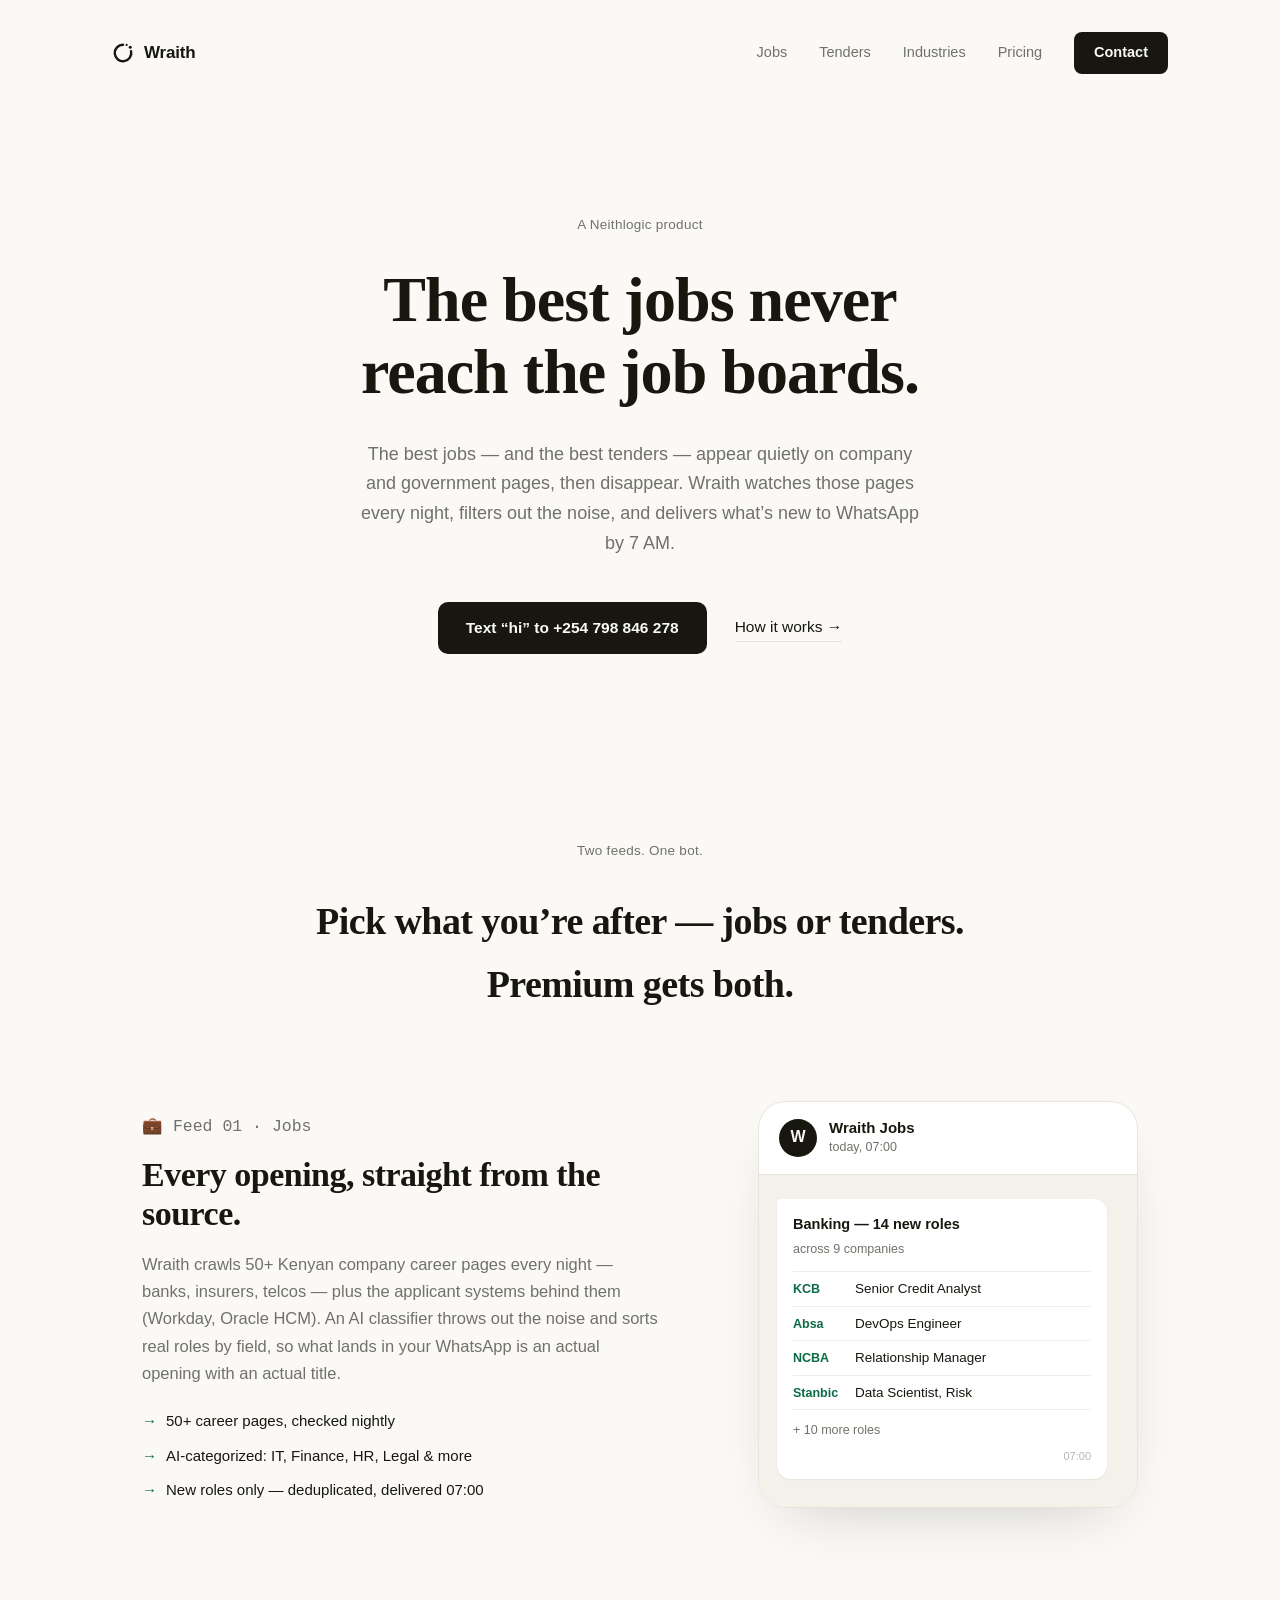
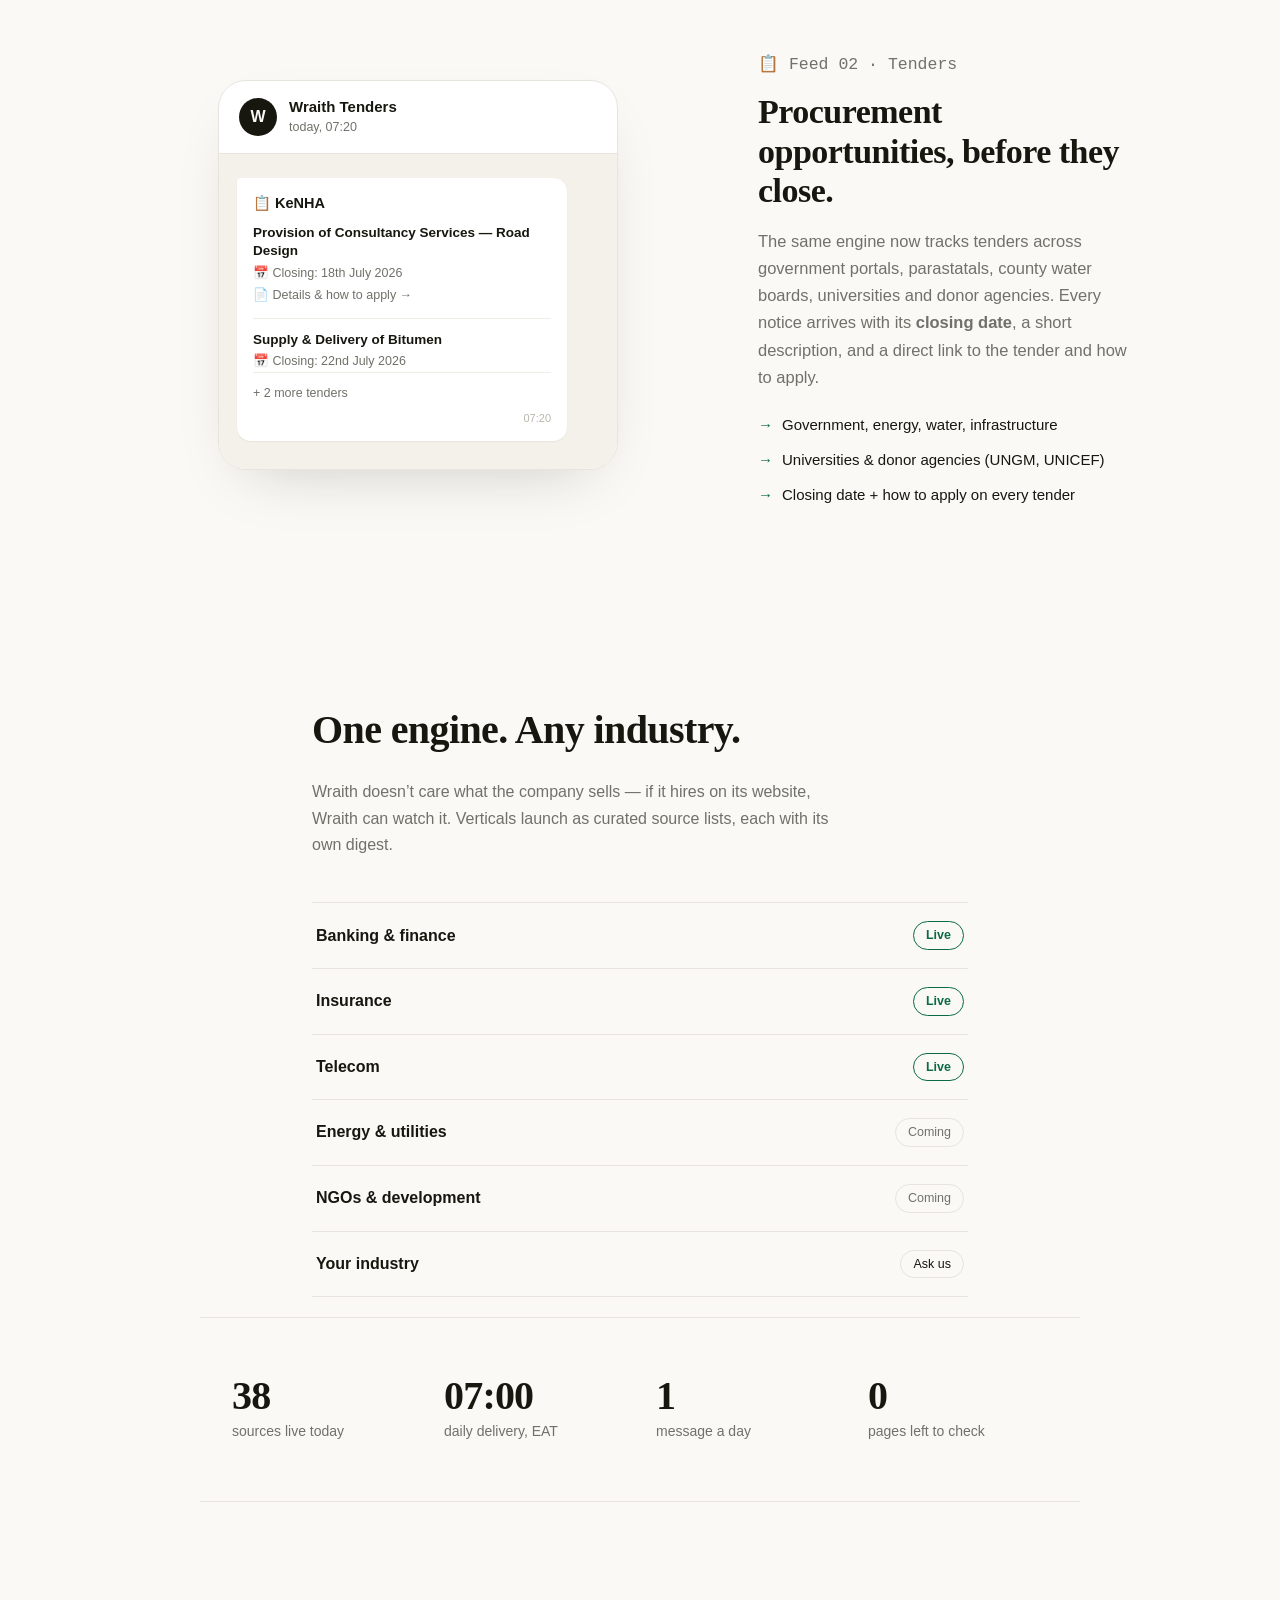
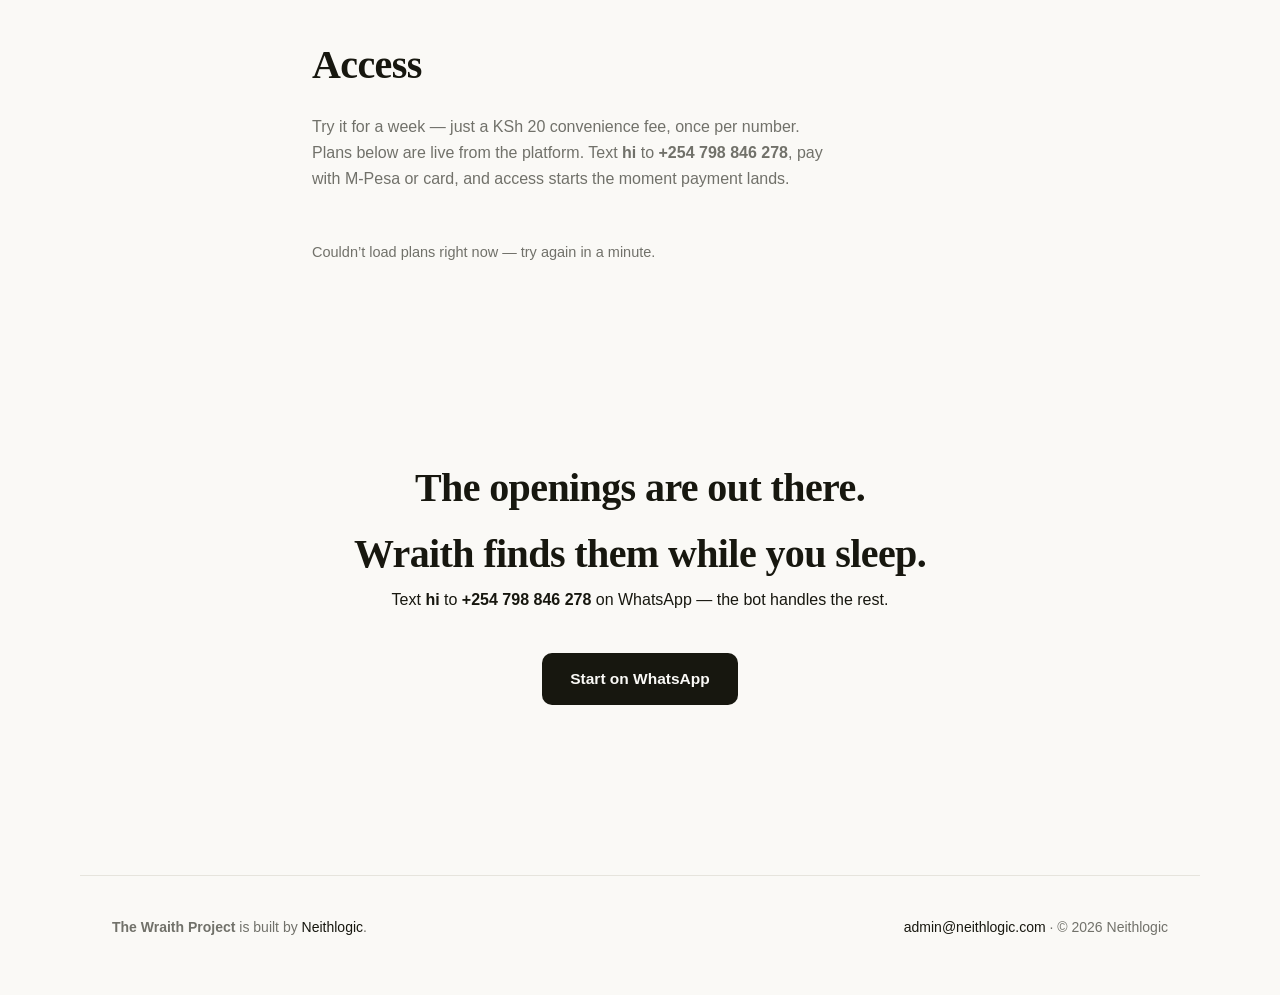
==== index.html @ ebdf0ca4 "Website: separate Jobs and Tenders into distinct feed sections" ====
<!DOCTYPE html>
<html lang="en">
<head>
  <meta charset="UTF-8" />
  <meta name="viewport" content="width=device-width, initial-scale=1.0" />
  <title>The Wraith Project — Bank &amp; Company Jobs in Kenya, Delivered Daily on WhatsApp</title>
  <meta name="description" content="Most jobs appear on company career pages long before the job boards — many never leave them. Wraith watches 50+ Kenyan career pages and tender portals every night and delivers new jobs and tenders to WhatsApp by 7 AM. Free trial available." />
  <link rel="canonical" href="https://wraith.neithlogic.com/" />
  <meta name="robots" content="index, follow, max-image-preview:large" />
  <meta name="theme-color" content="#faf9f6" />

  <!-- Open Graph -->
  <meta property="og:type" content="website" />
  <meta property="og:url" content="https://wraith.neithlogic.com/" />
  <meta property="og:site_name" content="The Wraith Project" />
  <meta property="og:title" content="The Wraith Project — Jobs, straight from the source" />
  <meta property="og:description" content="Wraith watches 38+ Kenyan career pages every night and delivers new job openings to WhatsApp by 7 AM." />
  <meta property="og:image" content="https://wraith.neithlogic.com/og.png" />
  <meta property="og:image:width" content="1200" />
  <meta property="og:image:height" content="630" />
  <meta property="og:locale" content="en_KE" />

  <!-- Twitter -->
  <meta name="twitter:card" content="summary_large_image" />
  <meta name="twitter:title" content="The Wraith Project — Jobs, straight from the source" />
  <meta name="twitter:description" content="Kenyan bank &amp; company jobs, scraped nightly, delivered to WhatsApp by 7 AM." />
  <meta name="twitter:image" content="https://wraith.neithlogic.com/og.png" />

  <link rel="icon" type="image/svg+xml" href="/favicon.svg" />

  <script type="application/ld+json">
  {
    "@context": "https://schema.org",
    "@graph": [
      {
        "@type": "Organization",
        "@id": "https://neithlogic.com/#org",
        "name": "Neithlogic",
        "url": "https://neithlogic.com",
        "email": "admin@neithlogic.com",
        "logo": "https://wraith.neithlogic.com/logo.svg"
      },
      {
        "@type": "WebSite",
        "@id": "https://wraith.neithlogic.com/#site",
        "url": "https://wraith.neithlogic.com/",
        "name": "The Wraith Project",
        "publisher": { "@id": "https://neithlogic.com/#org" }
      },
      {
        "@type": "SoftwareApplication",
        "name": "The Wraith Project",
        "applicationCategory": "BusinessApplication",
        "operatingSystem": "WhatsApp",
        "description": "Automated job-listing intelligence. Wraith monitors company career pages nightly — 38+ Kenyan banks live today — and delivers new openings to WhatsApp by 7 AM.",
        "url": "https://wraith.neithlogic.com/",
        "offers": {
          "@type": "AggregateOffer",
          "priceCurrency": "KES",
          "lowPrice": "0",
          "description": "Free trial, then paid access plans via M-Pesa or card."
        },
        "publisher": { "@id": "https://neithlogic.com/#org" }
      }
    ]
  }
  </script>
  <link rel="preconnect" href="https://api.neithlogic.com" crossorigin />
  <link rel="stylesheet" href="/styles.css" />
</head>
<body>

  <header class="nav">
    <a class="brand" href="/">
      <svg class="mark" viewBox="0 0 64 64" fill="none" aria-hidden="true">
        <path d="M 32 8 A 24 24 0 1 0 55.4 26.6" stroke="currentColor" stroke-width="7" stroke-linecap="round"/>
        <circle cx="53" cy="15.5" r="4.4" fill="currentColor"/>
        <circle cx="42.5" cy="8.6" r="3.2" fill="currentColor"/>
      </svg>
      Wraith
    </a>
    <nav>
      <a href="#jobs">Jobs</a>
      <a href="#tenders">Tenders</a>
      <a href="#industries">Industries</a>
      <a href="#pricing">Pricing</a>
      <a class="nav-cta" href="mailto:admin@neithlogic.com">Contact</a>
    </nav>
  </header>

  <main>

    <section class="hero">
      <p class="eyebrow">A Neithlogic product</p>
      <h1>The best jobs never<br />reach the job boards.</h1>
      <p class="lede">
        The best jobs — and the best tenders — appear quietly on company and
        government pages, then disappear. Wraith watches those pages every
        night, filters out the noise, and delivers what&rsquo;s new to WhatsApp
        by 7&nbsp;AM.
      </p>
      <div class="actions">
        <a class="btn" href="https://wa.me/254798846278?text=hi">Text &ldquo;hi&rdquo; to +254 798 846 278</a>
        <a class="link-btn" href="#jobs">How it works &rarr;</a>
      </div>
    </section>

    <section class="split-intro">
      <p class="eyebrow">Two feeds. One bot.</p>
      <h2>Pick what you&rsquo;re after — jobs or tenders. Premium gets both.</h2>
    </section>

    <!-- ── JOBS ── -->
    <section class="feed" id="jobs">
      <div class="feed-text">
        <p class="feed-tag">💼 Feed 01 · Jobs</p>
        <h2>Every opening, straight from the source.</h2>
        <p>
          Wraith crawls 50+ Kenyan company career pages every night — banks,
          insurers, telcos — plus the applicant systems behind them (Workday,
          Oracle HCM). An AI classifier throws out the noise and sorts real
          roles by field, so what lands in your WhatsApp is an actual opening
          with an actual title.
        </p>
        <ul class="feed-points">
          <li>50+ career pages, checked nightly</li>
          <li>AI-categorized: IT, Finance, HR, Legal &amp; more</li>
          <li>New roles only — deduplicated, delivered 07:00</li>
        </ul>
      </div>
      <div class="feed-visual">
        <div class="phone">
          <div class="phone-head">
            <div class="phone-avatar" aria-hidden="true">W</div>
            <div>
              <div class="phone-name">Wraith Jobs</div>
              <div class="phone-status">today, 07:00</div>
            </div>
          </div>
          <div class="phone-body">
            <div class="bubble">
              <p class="bubble-title">Banking — 14 new roles</p>
              <p class="bubble-meta">across 9 companies</p>
              <div class="bubble-job"><span>KCB</span>Senior Credit Analyst</div>
              <div class="bubble-job"><span>Absa</span>DevOps Engineer</div>
              <div class="bubble-job"><span>NCBA</span>Relationship Manager</div>
              <div class="bubble-job"><span>Stanbic</span>Data Scientist, Risk</div>
              <div class="bubble-more">+ 10 more roles</div>
              <p class="bubble-time">07:00</p>
            </div>
          </div>
        </div>
      </div>
    </section>

    <!-- ── TENDERS ── -->
    <section class="feed feed-alt" id="tenders">
      <div class="feed-visual">
        <div class="phone">
          <div class="phone-head">
            <div class="phone-avatar" aria-hidden="true">W</div>
            <div>
              <div class="phone-name">Wraith Tenders</div>
              <div class="phone-status">today, 07:20</div>
            </div>
          </div>
          <div class="phone-body">
            <div class="bubble">
              <p class="bubble-title">📋 KeNHA</p>
              <p class="bubble-tender-title">Provision of Consultancy Services — Road Design</p>
              <p class="bubble-tender-meta">📅 Closing: 18th July 2026</p>
              <p class="bubble-tender-meta">📄 Details &amp; how to apply →</p>
              <div class="bubble-rule"></div>
              <p class="bubble-tender-title">Supply &amp; Delivery of Bitumen</p>
              <p class="bubble-tender-meta">📅 Closing: 22nd July 2026</p>
              <div class="bubble-more">+ 2 more tenders</div>
              <p class="bubble-time">07:20</p>
            </div>
          </div>
        </div>
      </div>
      <div class="feed-text">
        <p class="feed-tag">📋 Feed 02 · Tenders</p>
        <h2>Procurement opportunities, before they close.</h2>
        <p>
          The same engine now tracks tenders across government portals,
          parastatals, county water boards, universities and donor agencies.
          Every notice arrives with its <strong>closing date</strong>, a short
          description, and a direct link to the tender and how to apply.
        </p>
        <ul class="feed-points">
          <li>Government, energy, water, infrastructure</li>
          <li>Universities &amp; donor agencies (UNGM, UNICEF)</li>
          <li>Closing date + how to apply on every tender</li>
        </ul>
      </div>
    </section>

    <section class="industries" id="industries">
      <h2>One engine. Any industry.</h2>
      <p class="industries-lede">
        Wraith doesn&rsquo;t care what the company sells — if it hires on its
        website, Wraith can watch it. Verticals launch as curated source
        lists, each with its own digest.
      </p>
      <ul class="industry-list" id="industry-list">
        <li><span class="industry-name">Banking &amp; finance</span><span class="tag live">Live</span></li>
        <li><span class="industry-name">Insurance</span><span class="tag live">Live</span></li>
        <li><span class="industry-name">Telecom</span><span class="tag live">Live</span></li>
        <li><span class="industry-name">Energy &amp; utilities</span><span class="tag">Coming</span></li>
        <li><span class="industry-name">NGOs &amp; development</span><span class="tag">Coming</span></li>
        <li><span class="industry-name">Your industry</span><span class="tag ask"><a href="mailto:admin@neithlogic.com">Ask us</a></span></li>
      </ul>
    </section>

    <section class="figures" aria-label="Key numbers">
      <div class="figure"><strong>38</strong><span>sources live today</span></div>
      <div class="figure"><strong>07:00</strong><span>daily delivery, EAT</span></div>
      <div class="figure"><strong>1</strong><span>message a day</span></div>
      <div class="figure"><strong>0</strong><span>pages left to check</span></div>
    </section>

    <section class="pricing" id="pricing">
      <h2>Access</h2>
      <p class="pricing-lede">
        Try it for a week — just a KSh 20 convenience fee, once per number.
        Plans below are live from the platform. Text <strong>hi</strong> to
        <strong>+254 798 846 278</strong>, pay with M-Pesa or card, and access
        starts the moment payment lands.
      </p>
      <div class="plans" id="plans">
        <div class="plan-row skeleton" aria-hidden="true"></div>
        <div class="plan-row skeleton" aria-hidden="true"></div>
        <div class="plan-row skeleton" aria-hidden="true"></div>
      </div>
      <p class="plans-error" id="plans-error" hidden>Couldn&rsquo;t load plans right now — try again in a minute.</p>
    </section>

    <section class="closer">
      <h2>The openings are out there.<br />Wraith finds them while you sleep.</h2>
      <p>Text <strong>hi</strong> to <strong>+254 798 846 278</strong> on WhatsApp — the bot handles the rest.</p>
      <a class="btn" href="https://wa.me/254798846278?text=hi">Start on WhatsApp</a>
    </section>

  </main>

  <footer>
    <p><strong>The Wraith Project</strong> is built by <a href="https://neithlogic.com">Neithlogic</a>.</p>
    <p><a href="mailto:admin@neithlogic.com">admin@neithlogic.com</a> · © 2026 Neithlogic</p>
  </footer>

  <script src="/app.js" defer></script>
</body>
</html>
---- styles.css ----
/* Wraith — light, editorial, generous whitespace */

:root {
  --paper: #faf9f6;
  --ink: #17170f;
  --muted: #71716a;
  --line: #e6e4dd;
  --green: #0c6b45;
  --serif: "Source Serif 4", Georgia, "Times New Roman", serif;
  --sans: -apple-system, BlinkMacSystemFont, "Segoe UI", "Inter", sans-serif;
  --mono: ui-monospace, "SF Mono", Menlo, monospace;
}

* { box-sizing: border-box; margin: 0; padding: 0; }

html { scroll-behavior: smooth; }

body {
  background: var(--paper);
  color: var(--ink);
  font-family: var(--sans);
  line-height: 1.65;
  font-size: 16px;
  -webkit-font-smoothing: antialiased;
  overflow-x: hidden;
}

/* ── nav ── */
.nav {
  max-width: 1120px;
  margin: 0 auto;
  padding: 32px 32px 0;
  display: flex;
  justify-content: space-between;
  align-items: center;
}
.brand {
  display: flex;
  align-items: center;
  gap: 10px;
  color: var(--ink);
  text-decoration: none;
  font-weight: 650;
  font-size: 17px;
  letter-spacing: -0.01em;
}
.mark { width: 22px; height: 22px; color: var(--ink); }
.nav nav { display: flex; gap: 32px; align-items: center; }
.nav nav a {
  color: var(--muted);
  text-decoration: none;
  font-size: 14.5px;
}
.nav nav a:hover { color: var(--ink); }
.nav-cta {
  color: var(--paper) !important;
  background: var(--ink);
  padding: 9px 20px;
  border-radius: 8px;
  font-weight: 550;
}
.nav-cta:hover { opacity: 0.85; }

/* ── hero ── */
.hero {
  max-width: 780px;
  margin: 0 auto;
  padding: 140px 32px 96px;
  text-align: center;
}
.eyebrow {
  font-size: 13.5px;
  color: var(--muted);
  letter-spacing: 0.02em;
  margin-bottom: 28px;
}
.hero h1 {
  font-family: var(--serif);
  font-weight: 550;
  font-size: clamp(38px, 6vw, 64px);
  line-height: 1.12;
  letter-spacing: -0.015em;
}
.lede {
  max-width: 560px;
  margin: 32px auto 0;
  color: var(--muted);
  font-size: 18px;
}
.actions {
  display: flex;
  gap: 28px;
  justify-content: center;
  align-items: center;
  margin-top: 44px;
}
.btn {
  display: inline-block;
  background: var(--ink);
  color: var(--paper);
  text-decoration: none;
  font-weight: 550;
  font-size: 15.5px;
  padding: 13px 28px;
  border-radius: 10px;
}
.btn:hover { opacity: 0.85; }
.link-btn {
  color: var(--ink);
  text-decoration: none;
  font-size: 15.5px;
  border-bottom: 1px solid var(--line);
  padding-bottom: 2px;
}
.link-btn:hover { border-color: var(--ink); }

/* ── phone mockup ── */
.phone-wrap {
  display: flex;
  justify-content: center;
  padding: 0 32px 40px;
}
.phone {
  width: 100%;
  max-width: 400px;
  border: 1px solid var(--line);
  border-radius: 28px;
  overflow: hidden;
  background: #fff;
  box-shadow: 0 24px 60px -32px rgba(23, 23, 15, 0.25);
}
.phone-head {
  display: flex;
  align-items: center;
  gap: 12px;
  padding: 16px 20px;
  border-bottom: 1px solid var(--line);
}
.phone-avatar {
  width: 38px;
  height: 38px;
  border-radius: 50%;
  background: var(--ink);
  color: var(--paper);
  display: flex;
  align-items: center;
  justify-content: center;
  font-weight: 650;
  font-size: 16px;
}
.phone-name { font-weight: 600; font-size: 15px; line-height: 1.3; }
.phone-status { color: var(--muted); font-size: 12.5px; }
.phone-body {
  padding: 24px 18px 28px;
  background: #f4f1ea;
}
.bubble {
  background: #fff;
  border-radius: 4px 14px 14px 14px;
  padding: 14px 16px;
  max-width: 330px;
  box-shadow: 0 1px 2px rgba(0,0,0,0.06);
}
.bubble-title { font-weight: 650; font-size: 14.5px; }
.bubble-meta {
  color: var(--muted);
  font-size: 12.5px;
  margin: 2px 0 12px;
}
.bubble-job {
  font-size: 13.5px;
  padding: 7px 0;
  border-top: 1px solid #f0ede6;
  line-height: 1.45;
}
.bubble-job span {
  display: inline-block;
  font-weight: 650;
  color: var(--green);
  min-width: 62px;
  font-size: 12.5px;
}
.bubble-more {
  color: var(--muted);
  font-size: 12.5px;
  padding-top: 10px;
  border-top: 1px solid #f0ede6;
}
.bubble-time {
  text-align: right;
  color: #b9b6ac;
  font-size: 11px;
  margin-top: 6px;
}

.phone-wrap { flex-direction: column; align-items: center; gap: 18px; }
.phone-caption {
  color: var(--muted);
  font-size: 13.5px;
}

/* ── industries ── */
.industries {
  max-width: 720px;
  margin: 0 auto;
  padding: 120px 32px 20px;
}
.industries h2 {
  font-family: var(--serif);
  font-weight: 550;
  font-size: clamp(30px, 4vw, 40px);
  letter-spacing: -0.015em;
}
.industries-lede {
  color: var(--muted);
  margin-top: 16px;
  max-width: 540px;
}
.industry-list {
  list-style: none;
  margin-top: 44px;
}
.industry-list li {
  display: flex;
  justify-content: space-between;
  align-items: center;
  gap: 16px;
  padding: 18px 4px;
  border-top: 1px solid var(--line);
}
.industry-list li:last-child { border-bottom: 1px solid var(--line); }
.industry-name { font-weight: 550; font-size: 16px; }
.tag {
  font-size: 12.5px;
  color: var(--muted);
  border: 1px solid var(--line);
  border-radius: 100px;
  padding: 3px 12px;
  white-space: nowrap;
}
.tag.live {
  color: var(--green);
  border-color: currentColor;
  font-weight: 550;
}
.tag.ask a { color: var(--ink); text-decoration: none; }
.tag.ask a:hover { text-decoration: underline; }

/* ── product specs ── */
.product {
  max-width: 880px;
  margin: 0 auto;
  padding: 120px 32px 40px;
}
.spec {
  display: grid;
  grid-template-columns: 120px 1fr;
  gap: 24px;
  padding: 56px 0;
  border-top: 1px solid var(--line);
}
.spec:first-child { border-top: none; }
.spec-num {
  font-family: var(--mono);
  font-size: 13px;
  color: var(--muted);
  padding-top: 10px;
}
.spec-body h2 {
  font-family: var(--serif);
  font-weight: 550;
  font-size: 28px;
  letter-spacing: -0.01em;
  margin-bottom: 14px;
}
.spec-body p {
  color: var(--muted);
  max-width: 560px;
  font-size: 16.5px;
}
@media (max-width: 640px) {
  .spec { grid-template-columns: 1fr; gap: 8px; padding: 40px 0; }
}

/* ── figures ── */
.figures {
  max-width: 880px;
  margin: 0 auto;
  padding: 56px 32px;
  display: grid;
  grid-template-columns: repeat(auto-fit, minmax(160px, 1fr));
  gap: 32px;
  border-top: 1px solid var(--line);
  border-bottom: 1px solid var(--line);
}
.figure strong {
  display: block;
  font-family: var(--serif);
  font-size: 40px;
  font-weight: 550;
  letter-spacing: -0.02em;
  line-height: 1.1;
}
.figure span { color: var(--muted); font-size: 14px; }

/* ── pricing ── */
.pricing {
  max-width: 720px;
  margin: 0 auto;
  padding: 130px 32px 40px;
}
.pricing h2, .closer h2 {
  font-family: var(--serif);
  font-weight: 550;
  font-size: clamp(30px, 4vw, 40px);
  letter-spacing: -0.015em;
}
.pricing-lede {
  color: var(--muted);
  margin-top: 16px;
  max-width: 520px;
}
.plans { margin-top: 48px; }
.plan-row {
  display: flex;
  justify-content: space-between;
  align-items: baseline;
  gap: 20px;
  padding: 22px 4px;
  border-top: 1px solid var(--line);
}
.plan-row:last-child { border-bottom: 1px solid var(--line); }
.plan-name { font-weight: 600; font-size: 16px; }
.plan-desc {
  color: var(--muted);
  font-size: 14px;
  flex: 1;
}
.plan-price {
  font-family: var(--serif);
  font-size: 22px;
  font-weight: 550;
  white-space: nowrap;
}
.plan-price small {
  font-family: var(--sans);
  font-size: 13px;
  color: var(--muted);
  font-weight: 400;
}
.plan-row.skeleton {
  min-height: 68px;
  background: linear-gradient(100deg, transparent 40%, #f0ede6 50%, transparent 60%);
  background-size: 200% 100%;
  animation: shimmer 1.4s infinite;
}
@keyframes shimmer {
  from { background-position: 200% 0; }
  to   { background-position: -200% 0; }
}
@media (prefers-reduced-motion: reduce) {
  .plan-row.skeleton { animation: none; }
}
.plans-error { color: var(--muted); font-size: 14.5px; margin-top: 24px; }
@media (max-width: 560px) {
  .plan-row { flex-wrap: wrap; }
  .plan-desc { flex-basis: 100%; order: 3; }
}

/* ── closer ── */
.closer {
  max-width: 780px;
  margin: 0 auto;
  padding: 150px 32px 170px;
  text-align: center;
}
.closer .btn { margin-top: 40px; }

/* ── footer ── */
footer {
  border-top: 1px solid var(--line);
  max-width: 1120px;
  margin: 0 auto;
  padding: 40px 32px 56px;
  display: flex;
  justify-content: space-between;
  flex-wrap: wrap;
  gap: 12px;
  color: var(--muted);
  font-size: 14px;
}
footer a { color: var(--ink); text-decoration: none; }
footer a:hover { text-decoration: underline; }

/* ── mobile ── */
@media (max-width: 720px) {
  .nav {
    flex-wrap: wrap;
    gap: 18px;
    padding: 22px 20px 0;
  }
  .nav nav {
    width: 100%;
    justify-content: space-between;
    gap: 12px;
  }
  .nav nav a { font-size: 14px; }
  .nav-cta { padding: 8px 16px; }

  .hero { padding: 72px 20px 56px; }
  .eyebrow { margin-bottom: 20px; }
  .lede { font-size: 16.5px; margin-top: 24px; }
  .actions {
    flex-direction: column;
    gap: 18px;
    margin-top: 34px;
  }
  .actions .btn {
    width: 100%;
    text-align: center;
    font-size: 15px;
    padding: 15px 16px;
  }

  .phone-wrap { padding: 0 20px 32px; }
  .phone { border-radius: 22px; }
  .phone-caption { font-size: 12.5px; text-align: center; padding: 0 8px; }

  .product { padding: 72px 20px 24px; }
  .spec { padding: 36px 0; }
  .spec-body h2 { font-size: 23px; }
  .spec-body p { font-size: 15.5px; }

  .industries { padding: 72px 20px 12px; }
  .industry-list li { flex-wrap: wrap; padding: 15px 2px; }
  .industry-name { font-size: 15px; }
  .tag { font-size: 11.5px; padding: 2px 10px; }

  .figures {
    grid-template-columns: repeat(2, 1fr);
    gap: 28px 16px;
    padding: 44px 20px;
  }
  .figure strong { font-size: 32px; }
  .figure span { font-size: 13px; }

  .pricing { padding: 80px 20px 24px; }
  .pricing-lede { font-size: 15px; }
  .plan-row { padding: 18px 2px; }
  .plan-price { font-size: 19px; }

  .closer { padding: 96px 20px 110px; }
  .closer p { font-size: 15px; padding: 0 4px; }
  .closer .btn {
    display: block;
    text-align: center;
    margin: 32px auto 0;
    max-width: 420px;
  }

  footer {
    flex-direction: column;
    align-items: center;
    text-align: center;
    gap: 8px;
    padding: 32px 20px 44px;
  }
}

@media (max-width: 380px) {
  .hero h1 { font-size: 33px; }
  .actions .btn { font-size: 14px; }
  .figures { grid-template-columns: 1fr; }
}

/* ── split product feeds (jobs / tenders) ── */
.split-intro {
  max-width: 780px;
  margin: 0 auto;
  padding: 90px 32px 20px;
  text-align: center;
}
.split-intro h2 {
  font-family: var(--serif);
  font-weight: 550;
  font-size: clamp(26px, 4vw, 38px);
  letter-spacing: -0.015em;
  margin-top: 12px;
}
.feed {
  max-width: 1060px;
  margin: 0 auto;
  padding: 60px 32px;
  display: grid;
  grid-template-columns: 1fr 380px;
  gap: 64px;
  align-items: center;
}
.feed-tag {
  font-family: var(--mono);
  font-size: 13px;
  color: var(--green);
  margin-bottom: 14px;
}
.feed-text h2 {
  font-family: var(--serif);
  font-weight: 550;
  font-size: clamp(26px, 3.5vw, 34px);
  letter-spacing: -0.015em;
  line-height: 1.15;
}
.feed-text > p {
  color: var(--muted);
  font-size: 16.5px;
  margin-top: 18px;
  max-width: 520px;
}
.feed-points {
  list-style: none;
  margin-top: 22px;
  padding: 0;
}
.feed-points li {
  position: relative;
  padding-left: 24px;
  margin: 10px 0;
  font-size: 15px;
}
.feed-points li::before {
  content: "→";
  position: absolute;
  left: 0;
  color: var(--green);
}
.feed-visual { display: flex; justify-content: center; }

/* tender bubble bits */
.bubble-tender-title { font-weight: 650; font-size: 13.5px; margin-top: 8px; line-height: 1.35; }
.bubble-tender-meta { color: var(--muted); font-size: 12.5px; margin-top: 2px; }
.bubble-rule { height: 1px; background: #f0ede6; margin: 12px 0; }

@media (max-width: 820px) {
  .feed { grid-template-columns: 1fr; gap: 36px; padding: 44px 20px; }
  /* on mobile, always show text first then phone */
  .feed-alt .feed-visual { order: 2; }
  .feed-alt .feed-text { order: 1; }
  .split-intro { padding: 64px 20px 8px; }
}
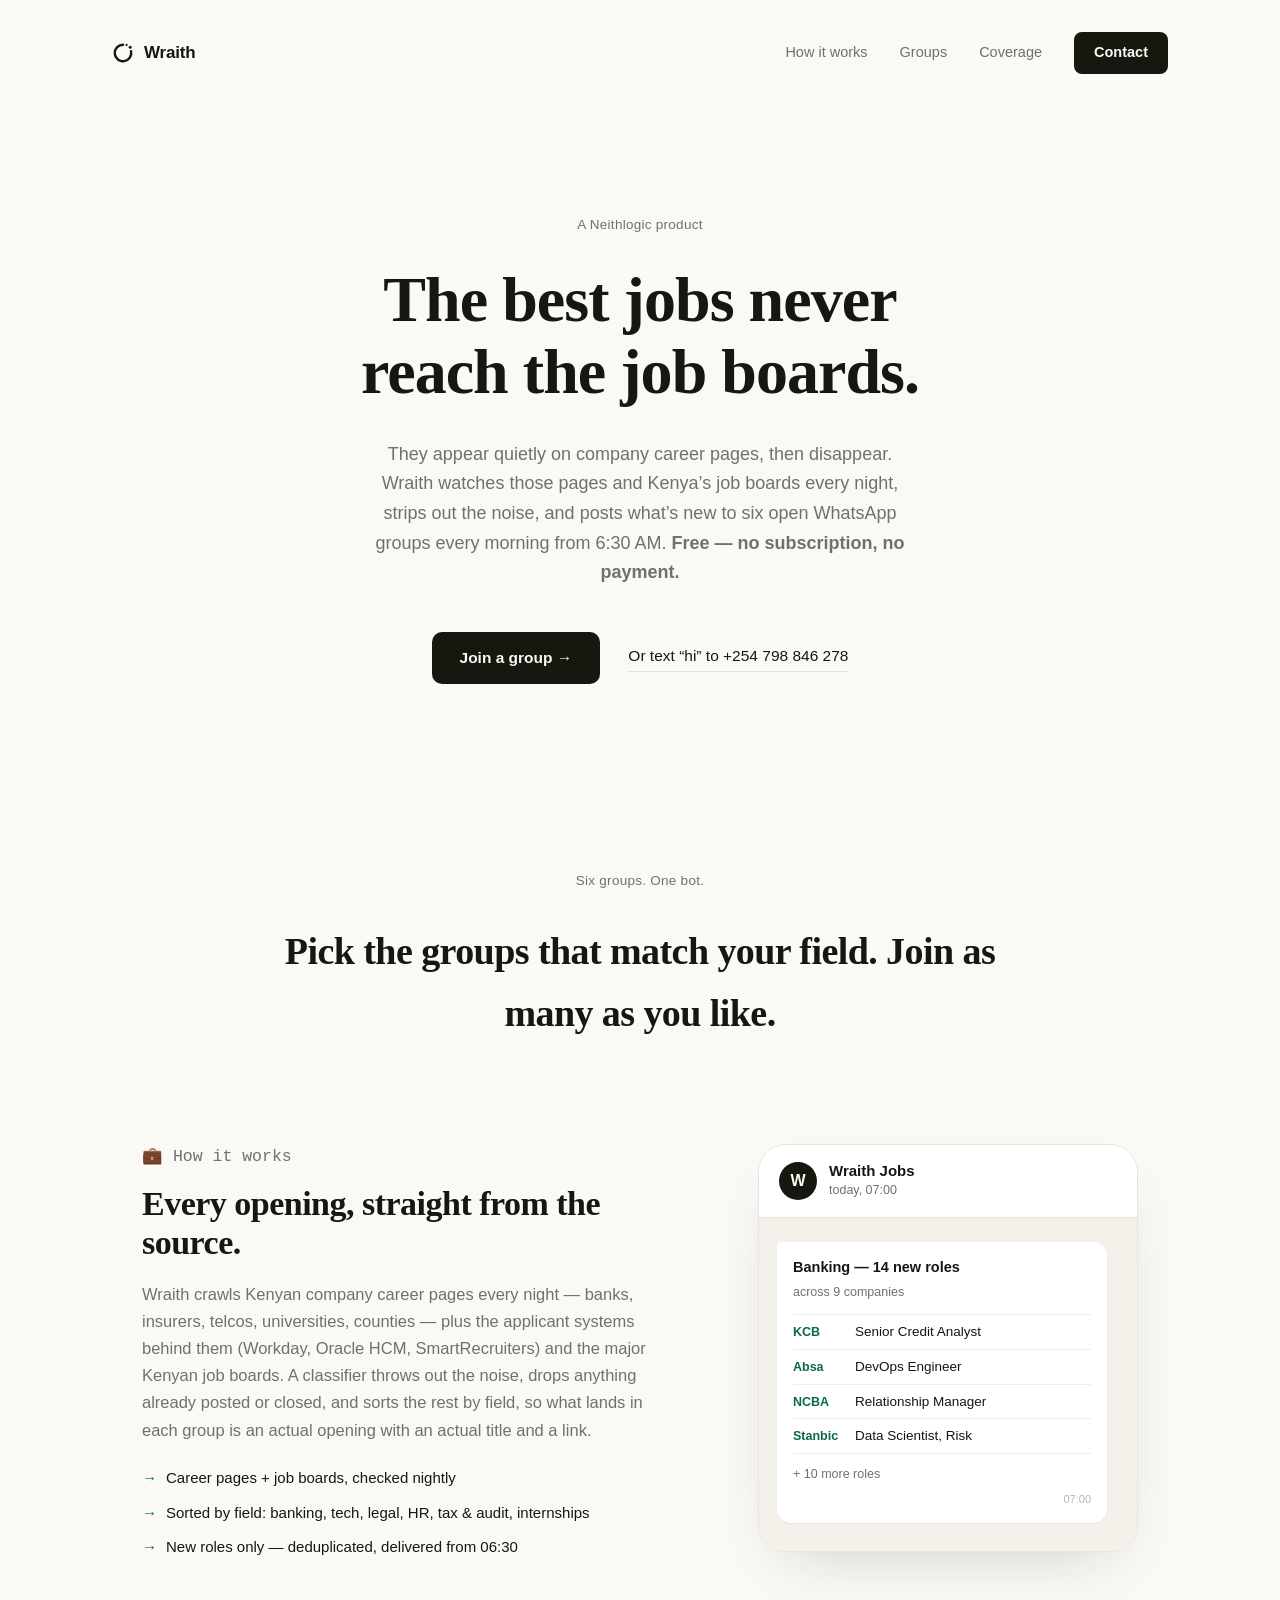
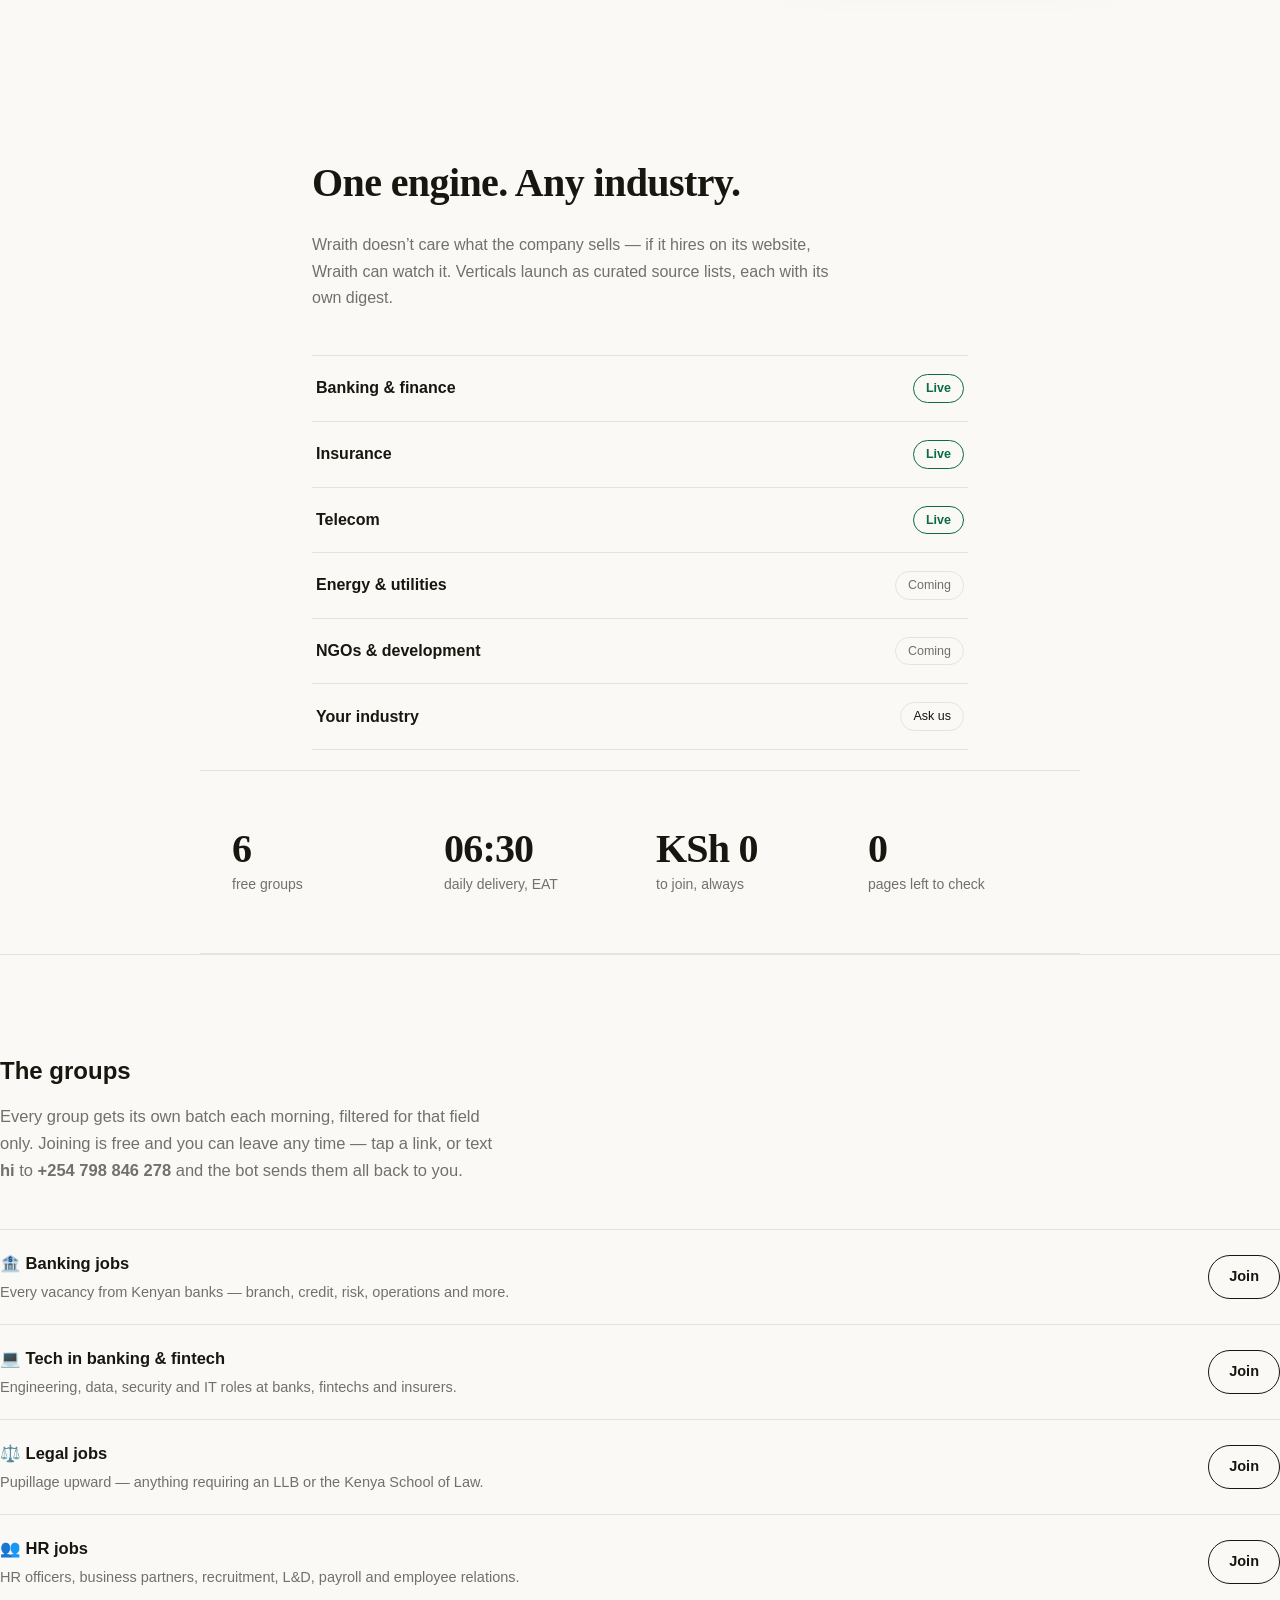
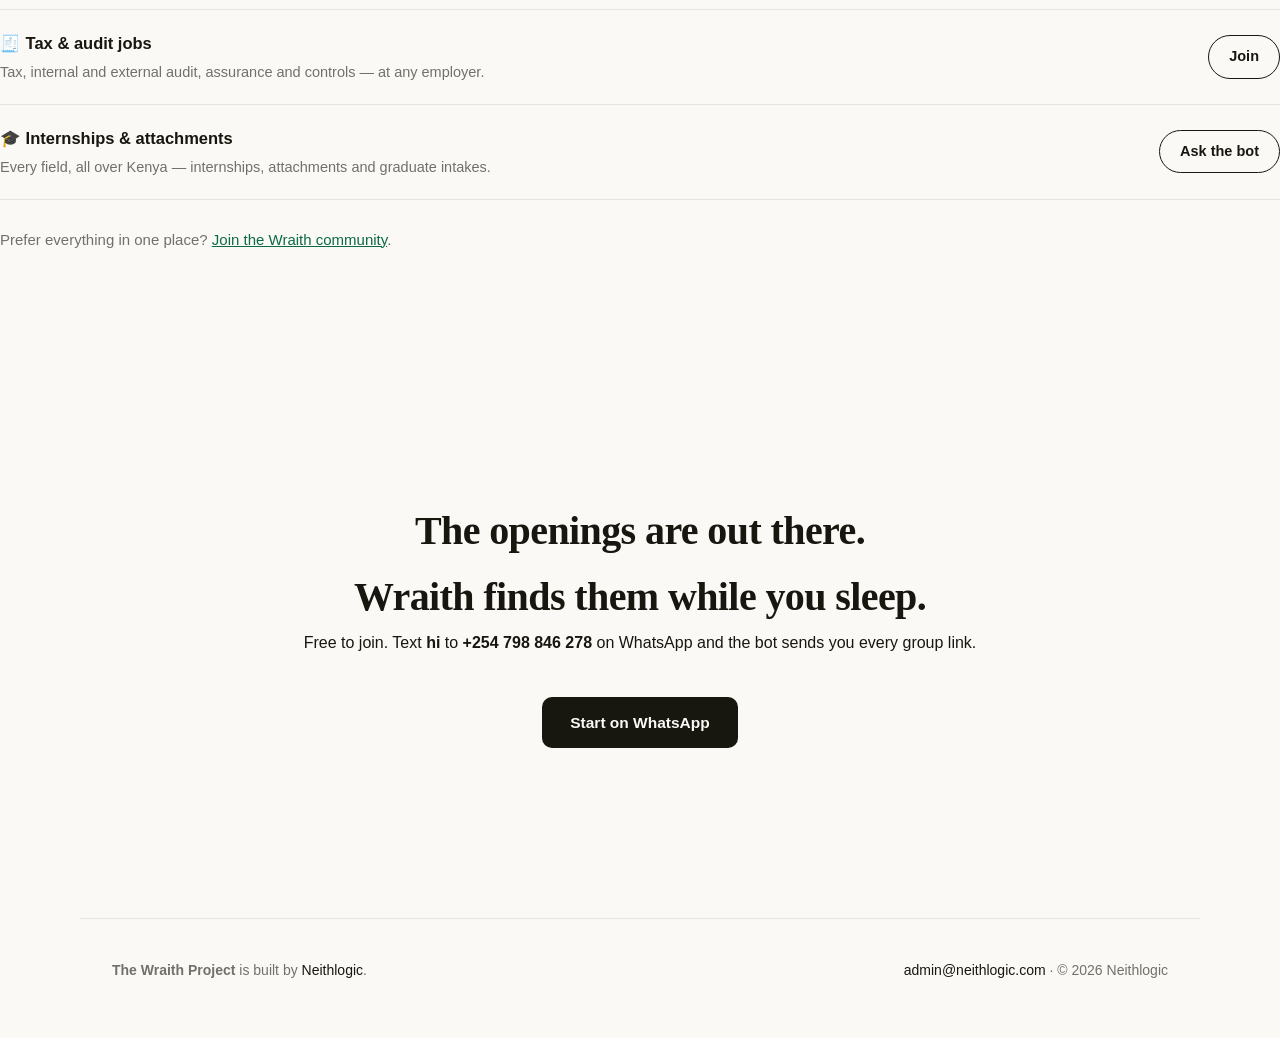
==== commit 9546ec27: "Free community: drop the pricing wall, list the groups No plans, no trial fee, no Paystack. The pric" ====
--- a/index.html
+++ b/index.html
@@ -3,8 +3,8 @@
 <head>
   <meta charset="UTF-8" />
   <meta name="viewport" content="width=device-width, initial-scale=1.0" />
-  <title>The Wraith Project — Bank &amp; Company Jobs in Kenya, Delivered Daily on WhatsApp</title>
-  <meta name="description" content="Most jobs appear on company career pages long before the job boards — many never leave them. Wraith watches 50+ Kenyan career pages and tender portals every night and delivers new jobs and tenders to WhatsApp by 7 AM. Free trial available." />
+  <title>The Wraith Project — Free Kenyan Job Alerts on WhatsApp</title>
+  <meta name="description" content="Free WhatsApp job alerts for Kenya. Wraith scans company career pages and job boards every night and posts what is new to six open groups — banking, tech in finance, legal, HR, tax &amp; audit, and internships — every morning from 6:30 AM. No subscription, no payment." />
   <link rel="canonical" href="https://wraith.neithlogic.com/" />
   <meta name="robots" content="index, follow, max-image-preview:large" />
   <meta name="theme-color" content="#faf9f6" />
@@ -13,8 +13,8 @@
   <meta property="og:type" content="website" />
   <meta property="og:url" content="https://wraith.neithlogic.com/" />
   <meta property="og:site_name" content="The Wraith Project" />
-  <meta property="og:title" content="The Wraith Project — Jobs, straight from the source" />
-  <meta property="og:description" content="Wraith watches 38+ Kenyan career pages every night and delivers new job openings to WhatsApp by 7 AM." />
+  <meta property="og:title" content="The Wraith Project — Free Kenyan job alerts on WhatsApp" />
+  <meta property="og:description" content="Six free WhatsApp groups — banking, tech in finance, legal, HR, tax &amp; audit, internships. Fresh openings every morning from 6:30 AM. Free to join." />
   <meta property="og:image" content="https://wraith.neithlogic.com/og.png" />
   <meta property="og:image:width" content="1200" />
   <meta property="og:image:height" content="630" />
@@ -23,50 +23,130 @@
   <!-- Twitter -->
   <meta name="twitter:card" content="summary_large_image" />
   <meta name="twitter:title" content="The Wraith Project — Jobs, straight from the source" />
-  <meta name="twitter:description" content="Kenyan bank &amp; company jobs, scraped nightly, delivered to WhatsApp by 7 AM." />
+  <meta name="twitter:description" content="Free Kenyan job alerts on WhatsApp — six open groups, fresh openings every morning from 6:30 AM." />
   <meta name="twitter:image" content="https://wraith.neithlogic.com/og.png" />
 
   <link rel="icon" type="image/svg+xml" href="/favicon.svg" />
 
   <script type="application/ld+json">
-  {
-    "@context": "https://schema.org",
-    "@graph": [
-      {
-        "@type": "Organization",
-        "@id": "https://neithlogic.com/#org",
-        "name": "Neithlogic",
-        "url": "https://neithlogic.com",
-        "email": "admin@neithlogic.com",
-        "logo": "https://wraith.neithlogic.com/logo.svg"
+{
+  "@context": "https://schema.org",
+  "@graph": [
+    {
+      "@type": "Organization",
+      "@id": "https://www.neithlogic.com/#org",
+      "name": "Neithlogic Solutions",
+      "url": "https://www.neithlogic.com/",
+      "email": "admin@neithlogic.com",
+      "telephone": "+254798846278",
+      "logo": "https://wraith.neithlogic.com/logo.svg",
+      "address": {
+        "@type": "PostalAddress",
+        "addressLocality": "Nairobi",
+        "addressCountry": "KE"
+      }
+    },
+    {
+      "@type": "WebSite",
+      "@id": "https://wraith.neithlogic.com/#site",
+      "url": "https://wraith.neithlogic.com/",
+      "name": "The Wraith Project",
+      "inLanguage": "en-KE",
+      "publisher": {
+        "@id": "https://www.neithlogic.com/#org"
+      }
+    },
+    {
+      "@type": "SoftwareApplication",
+      "@id": "https://wraith.neithlogic.com/#app",
+      "name": "The Wraith Project",
+      "applicationCategory": "BusinessApplication",
+      "applicationSubCategory": "Job search",
+      "operatingSystem": "WhatsApp",
+      "url": "https://wraith.neithlogic.com/",
+      "provider": {
+        "@id": "https://www.neithlogic.com/#org"
       },
-      {
-        "@type": "WebSite",
-        "@id": "https://wraith.neithlogic.com/#site",
-        "url": "https://wraith.neithlogic.com/",
-        "name": "The Wraith Project",
-        "publisher": { "@id": "https://neithlogic.com/#org" }
+      "description": "Automated job-listing intelligence. Wraith scans Kenyan company career pages and job boards every night and posts new openings to free WhatsApp groups every morning from 6:30 AM EAT.",
+      "areaServed": {
+        "@type": "Country",
+        "name": "Kenya"
       },
-      {
-        "@type": "SoftwareApplication",
-        "name": "The Wraith Project",
-        "applicationCategory": "BusinessApplication",
-        "operatingSystem": "WhatsApp",
-        "description": "Automated job-listing intelligence. Wraith monitors company career pages nightly — 38+ Kenyan banks live today — and delivers new openings to WhatsApp by 7 AM.",
-        "url": "https://wraith.neithlogic.com/",
-        "offers": {
-          "@type": "AggregateOffer",
-          "priceCurrency": "KES",
-          "lowPrice": "0",
-          "description": "Free trial, then paid access plans via M-Pesa or card."
+      "offers": {
+        "@type": "Offer",
+        "price": "0",
+        "priceCurrency": "KES",
+        "availability": "https://schema.org/InStock",
+        "description": "Free. Join any of the WhatsApp groups — no subscription and no payment."
+      }
+    },
+    {
+      "@type": "FAQPage",
+      "@id": "https://wraith.neithlogic.com/#faq",
+      "mainEntity": [
+        {
+          "@type": "Question",
+          "name": "How do I find jobs in Kenya before they hit the job boards?",
+          "acceptedAnswer": {
+            "@type": "Answer",
+            "text": "Most Kenyan employers post openings on their own career pages first, and many never syndicate them to job boards at all. The Wraith Project scans those career pages and the major Kenyan job boards every night and posts anything new to its WhatsApp groups every morning from 6:30 AM EAT."
+          }
         },
-        "publisher": { "@id": "https://neithlogic.com/#org" }
-      }
-    ]
-  }
+        {
+          "@type": "Question",
+          "name": "How much does The Wraith Project cost?",
+          "acceptedAnswer": {
+            "@type": "Answer",
+            "text": "Nothing. Wraith is free. There is no subscription, no trial fee and no payment of any kind — you simply join the WhatsApp groups you are interested in."
+          }
+        },
+        {
+          "@type": "Question",
+          "name": "How do I join?",
+          "acceptedAnswer": {
+            "@type": "Answer",
+            "text": "Message hi to +254 798 846 278 on WhatsApp and the bot replies with links to every group, or tap a group link on wraith.neithlogic.com. There is no app to install and no account to create."
+          }
+        },
+        {
+          "@type": "Question",
+          "name": "Which groups are there?",
+          "acceptedAnswer": {
+            "@type": "Answer",
+            "text": "Six: banking jobs, tech roles in banking and fintech, legal jobs needing an LLB or Kenya School of Law, HR roles at every level, tax and audit roles, and internships and attachments across every field."
+          }
+        },
+        {
+          "@type": "Question",
+          "name": "How often are new jobs posted?",
+          "acceptedAnswer": {
+            "@type": "Answer",
+            "text": "Sources are re-checked every night and each group receives its batch every morning from 6:30 AM East Africa Time. Listings already posted are never repeated, so each message contains only genuinely new openings."
+          }
+        }
+      ]
+    },
+    {
+      "@type": "WebPage",
+      "@id": "https://wraith.neithlogic.com/#webpage",
+      "url": "https://wraith.neithlogic.com/",
+      "name": "The Wraith Project - Free Kenyan Job Alerts on WhatsApp",
+      "isPartOf": {
+        "@id": "https://wraith.neithlogic.com/#site"
+      },
+      "about": {
+        "@id": "https://wraith.neithlogic.com/#app"
+      },
+      "primaryImageOfPage": "https://wraith.neithlogic.com/og.png",
+      "inLanguage": "en-KE"
+    }
+  ]
+}
   </script>
-  <link rel="preconnect" href="https://api.neithlogic.com" crossorigin />
   <link rel="stylesheet" href="/styles.css" />
+<!-- Umami analytics (self-hosted) -->
+<script defer src="https://monitoring.neithlogic.com/script.js"
+   data-website-id="452ff174-98c8-4bff-9b89-3baced496f91"></script>
 </head>
 <body>
 
@@ -80,10 +160,9 @@
       Wraith
     </a>
     <nav>
-      <a href="#jobs">Jobs</a>
-      <a href="#tenders">Tenders</a>
-      <a href="#industries">Industries</a>
-      <a href="#pricing">Pricing</a>
+      <a href="#jobs">How it works</a>
+      <a href="#groups">Groups</a>
+      <a href="#industries">Coverage</a>
       <a class="nav-cta" href="mailto:admin@neithlogic.com">Contact</a>
     </nav>
   </header>
@@ -94,38 +173,39 @@
       <p class="eyebrow">A Neithlogic product</p>
       <h1>The best jobs never<br />reach the job boards.</h1>
       <p class="lede">
-        The best jobs — and the best tenders — appear quietly on company and
-        government pages, then disappear. Wraith watches those pages every
-        night, filters out the noise, and delivers what&rsquo;s new to WhatsApp
-        by 7&nbsp;AM.
+        They appear quietly on company career pages, then disappear. Wraith
+        watches those pages and Kenya&rsquo;s job boards every night, strips out
+        the noise, and posts what&rsquo;s new to six open WhatsApp groups every
+        morning from 6:30&nbsp;AM. <strong>Free — no subscription, no payment.</strong>
       </p>
       <div class="actions">
-        <a class="btn" href="https://wa.me/254798846278?text=hi">Text &ldquo;hi&rdquo; to +254 798 846 278</a>
-        <a class="link-btn" href="#jobs">How it works &rarr;</a>
+        <a class="btn" href="#groups">Join a group &rarr;</a>
+        <a class="link-btn" href="https://wa.me/254798846278?text=hi">Or text &ldquo;hi&rdquo; to +254&nbsp;798&nbsp;846&nbsp;278</a>
       </div>
     </section>
 
     <section class="split-intro">
-      <p class="eyebrow">Two feeds. One bot.</p>
-      <h2>Pick what you&rsquo;re after — jobs or tenders. Premium gets both.</h2>
+      <p class="eyebrow">Six groups. One bot.</p>
+      <h2>Pick the groups that match your field. Join as many as you like.</h2>
     </section>
 
     <!-- ── JOBS ── -->
     <section class="feed" id="jobs">
       <div class="feed-text">
-        <p class="feed-tag">💼 Feed 01 · Jobs</p>
+        <p class="feed-tag">💼 How it works</p>
         <h2>Every opening, straight from the source.</h2>
         <p>
-          Wraith crawls 50+ Kenyan company career pages every night — banks,
-          insurers, telcos — plus the applicant systems behind them (Workday,
-          Oracle HCM). An AI classifier throws out the noise and sorts real
-          roles by field, so what lands in your WhatsApp is an actual opening
-          with an actual title.
+          Wraith crawls Kenyan company career pages every night — banks,
+          insurers, telcos, universities, counties — plus the applicant systems
+          behind them (Workday, Oracle HCM, SmartRecruiters) and the major
+          Kenyan job boards. A classifier throws out the noise, drops anything
+          already posted or closed, and sorts the rest by field, so what lands
+          in each group is an actual opening with an actual title and a link.
         </p>
         <ul class="feed-points">
-          <li>50+ career pages, checked nightly</li>
-          <li>AI-categorized: IT, Finance, HR, Legal &amp; more</li>
-          <li>New roles only — deduplicated, delivered 07:00</li>
+          <li>Career pages + job boards, checked nightly</li>
+          <li>Sorted by field: banking, tech, legal, HR, tax &amp; audit, internships</li>
+          <li>New roles only — deduplicated, delivered from 06:30</li>
         </ul>
       </div>
       <div class="feed-visual">
@@ -153,48 +233,6 @@
       </div>
     </section>
 
-    <!-- ── TENDERS ── -->
-    <section class="feed feed-alt" id="tenders">
-      <div class="feed-visual">
-        <div class="phone">
-          <div class="phone-head">
-            <div class="phone-avatar" aria-hidden="true">W</div>
-            <div>
-              <div class="phone-name">Wraith Tenders</div>
-              <div class="phone-status">today, 07:20</div>
-            </div>
-          </div>
-          <div class="phone-body">
-            <div class="bubble">
-              <p class="bubble-title">📋 KeNHA</p>
-              <p class="bubble-tender-title">Provision of Consultancy Services — Road Design</p>
-              <p class="bubble-tender-meta">📅 Closing: 18th July 2026</p>
-              <p class="bubble-tender-meta">📄 Details &amp; how to apply →</p>
-              <div class="bubble-rule"></div>
-              <p class="bubble-tender-title">Supply &amp; Delivery of Bitumen</p>
-              <p class="bubble-tender-meta">📅 Closing: 22nd July 2026</p>
-              <div class="bubble-more">+ 2 more tenders</div>
-              <p class="bubble-time">07:20</p>
-            </div>
-          </div>
-        </div>
-      </div>
-      <div class="feed-text">
-        <p class="feed-tag">📋 Feed 02 · Tenders</p>
-        <h2>Procurement opportunities, before they close.</h2>
-        <p>
-          The same engine now tracks tenders across government portals,
-          parastatals, county water boards, universities and donor agencies.
-          Every notice arrives with its <strong>closing date</strong>, a short
-          description, and a direct link to the tender and how to apply.
-        </p>
-        <ul class="feed-points">
-          <li>Government, energy, water, infrastructure</li>
-          <li>Universities &amp; donor agencies (UNGM, UNICEF)</li>
-          <li>Closing date + how to apply on every tender</li>
-        </ul>
-      </div>
-    </section>
 
     <section class="industries" id="industries">
       <h2>One engine. Any industry.</h2>
@@ -214,31 +252,61 @@
     </section>
 
     <section class="figures" aria-label="Key numbers">
-      <div class="figure"><strong>38</strong><span>sources live today</span></div>
-      <div class="figure"><strong>07:00</strong><span>daily delivery, EAT</span></div>
-      <div class="figure"><strong>1</strong><span>message a day</span></div>
+      <div class="figure"><strong>6</strong><span>free groups</span></div>
+      <div class="figure"><strong>06:30</strong><span>daily delivery, EAT</span></div>
+      <div class="figure"><strong>KSh 0</strong><span>to join, always</span></div>
       <div class="figure"><strong>0</strong><span>pages left to check</span></div>
     </section>
 
-    <section class="pricing" id="pricing">
-      <h2>Access</h2>
-      <p class="pricing-lede">
-        Try it for a week — just a KSh 20 convenience fee, once per number.
-        Plans below are live from the platform. Text <strong>hi</strong> to
-        <strong>+254 798 846 278</strong>, pay with M-Pesa or card, and access
-        starts the moment payment lands.
+    <section class="groups" id="groups">
+      <h2>The groups</h2>
+      <p class="groups-lede">
+        Every group gets its own batch each morning, filtered for that field
+        only. Joining is free and you can leave any time &mdash; tap a link, or
+        text <strong>hi</strong> to <strong>+254&nbsp;798&nbsp;846&nbsp;278</strong>
+        and the bot sends them all back to you.
       </p>
-      <div class="plans" id="plans">
-        <div class="plan-row skeleton" aria-hidden="true"></div>
-        <div class="plan-row skeleton" aria-hidden="true"></div>
-        <div class="plan-row skeleton" aria-hidden="true"></div>
-      </div>
-      <p class="plans-error" id="plans-error" hidden>Couldn&rsquo;t load plans right now — try again in a minute.</p>
+      <ul class="group-list">
+        <li>
+          <div class="group-copy"><span class="group-name">🏦 Banking jobs</span>
+            <span class="group-blurb">Every vacancy from Kenyan banks &mdash; branch, credit, risk, operations and more.</span></div>
+          <a class="group-join" href="https://chat.whatsapp.com/JCXPw1Eysvj1LNmVIdcaR7">Join</a>
+        </li>
+        <li>
+          <div class="group-copy"><span class="group-name">💻 Tech in banking &amp; fintech</span>
+            <span class="group-blurb">Engineering, data, security and IT roles at banks, fintechs and insurers.</span></div>
+          <a class="group-join" href="https://chat.whatsapp.com/FkRhAEGQLl66rvpTcr0UNJ">Join</a>
+        </li>
+        <li>
+          <div class="group-copy"><span class="group-name">⚖️ Legal jobs</span>
+            <span class="group-blurb">Pupillage upward &mdash; anything requiring an LLB or the Kenya School of Law.</span></div>
+          <a class="group-join" href="https://chat.whatsapp.com/KYMTzCgf81EH0MYXQ3mpxo">Join</a>
+        </li>
+        <li>
+          <div class="group-copy"><span class="group-name">👥 HR jobs</span>
+            <span class="group-blurb">HR officers, business partners, recruitment, L&amp;D, payroll and employee relations.</span></div>
+          <a class="group-join" href="https://chat.whatsapp.com/CotAWnwo5xDFYhttKumEoF">Join</a>
+        </li>
+        <li>
+          <div class="group-copy"><span class="group-name">🧾 Tax &amp; audit jobs</span>
+            <span class="group-blurb">Tax, internal and external audit, assurance and controls &mdash; at any employer.</span></div>
+          <a class="group-join" href="https://chat.whatsapp.com/Leulhe7Ps3W5ejlFZdDIjM">Join</a>
+        </li>
+        <li>
+          <div class="group-copy"><span class="group-name">🎓 Internships &amp; attachments</span>
+            <span class="group-blurb">Every field, all over Kenya &mdash; internships, attachments and graduate intakes.</span></div>
+          <a class="group-join" href="https://wa.me/254798846278?text=internships">Ask the bot</a>
+        </li>
+      </ul>
+      <p class="groups-foot">
+        Prefer everything in one place?
+        <a href="https://chat.whatsapp.com/EzsblqPjhquJ8LqHW8sOle">Join the Wraith community</a>.
+      </p>
     </section>
 
     <section class="closer">
       <h2>The openings are out there.<br />Wraith finds them while you sleep.</h2>
-      <p>Text <strong>hi</strong> to <strong>+254 798 846 278</strong> on WhatsApp — the bot handles the rest.</p>
+      <p>Free to join. Text <strong>hi</strong> to <strong>+254&nbsp;798&nbsp;846&nbsp;278</strong> on WhatsApp and the bot sends you every group link.</p>
       <a class="btn" href="https://wa.me/254798846278?text=hi">Start on WhatsApp</a>
     </section>
 
@@ -249,6 +317,5 @@
     <p><a href="mailto:admin@neithlogic.com">admin@neithlogic.com</a> · © 2026 Neithlogic</p>
   </footer>
 
-  <script src="/app.js" defer></script>
 </body>
 </html>
--- a/styles.css
+++ b/styles.css
@@ -546,3 +546,29 @@
   .feed-alt .feed-text { order: 1; }
   .split-intro { padding: 64px 20px 8px; }
 }
+
+/* ── Groups ──────────────────────────────────────────────────────────────── */
+.groups { padding: 96px 0; border-top: 1px solid var(--line); }
+.groups-lede { color: var(--muted); max-width: 54ch; margin-top: 12px; font-size: 16.5px; line-height: 1.65; }
+.group-list { list-style: none; margin-top: 44px; }
+.group-list li {
+  display: flex; align-items: center; justify-content: space-between; gap: 24px;
+  padding: 20px 0; border-top: 1px solid var(--line);
+}
+.group-list li:last-child { border-bottom: 1px solid var(--line); }
+.group-copy { display: flex; flex-direction: column; gap: 5px; }
+.group-name { font-weight: 550; font-size: 16.5px; }
+.group-blurb { color: var(--muted); font-size: 14.5px; line-height: 1.5; }
+.group-join {
+  flex: none; text-decoration: none; white-space: nowrap;
+  border: 1px solid var(--ink); border-radius: 999px;
+  padding: 9px 20px; font-size: 14.5px; font-weight: 550; color: var(--ink);
+}
+.group-join:hover { background: var(--ink); color: var(--paper); }
+.groups-foot { margin-top: 28px; color: var(--muted); font-size: 15px; }
+.groups-foot a { color: var(--green); }
+
+@media (max-width: 560px) {
+  .group-list li { flex-direction: column; align-items: flex-start; gap: 12px; }
+  .group-join { align-self: stretch; text-align: center; }
+}
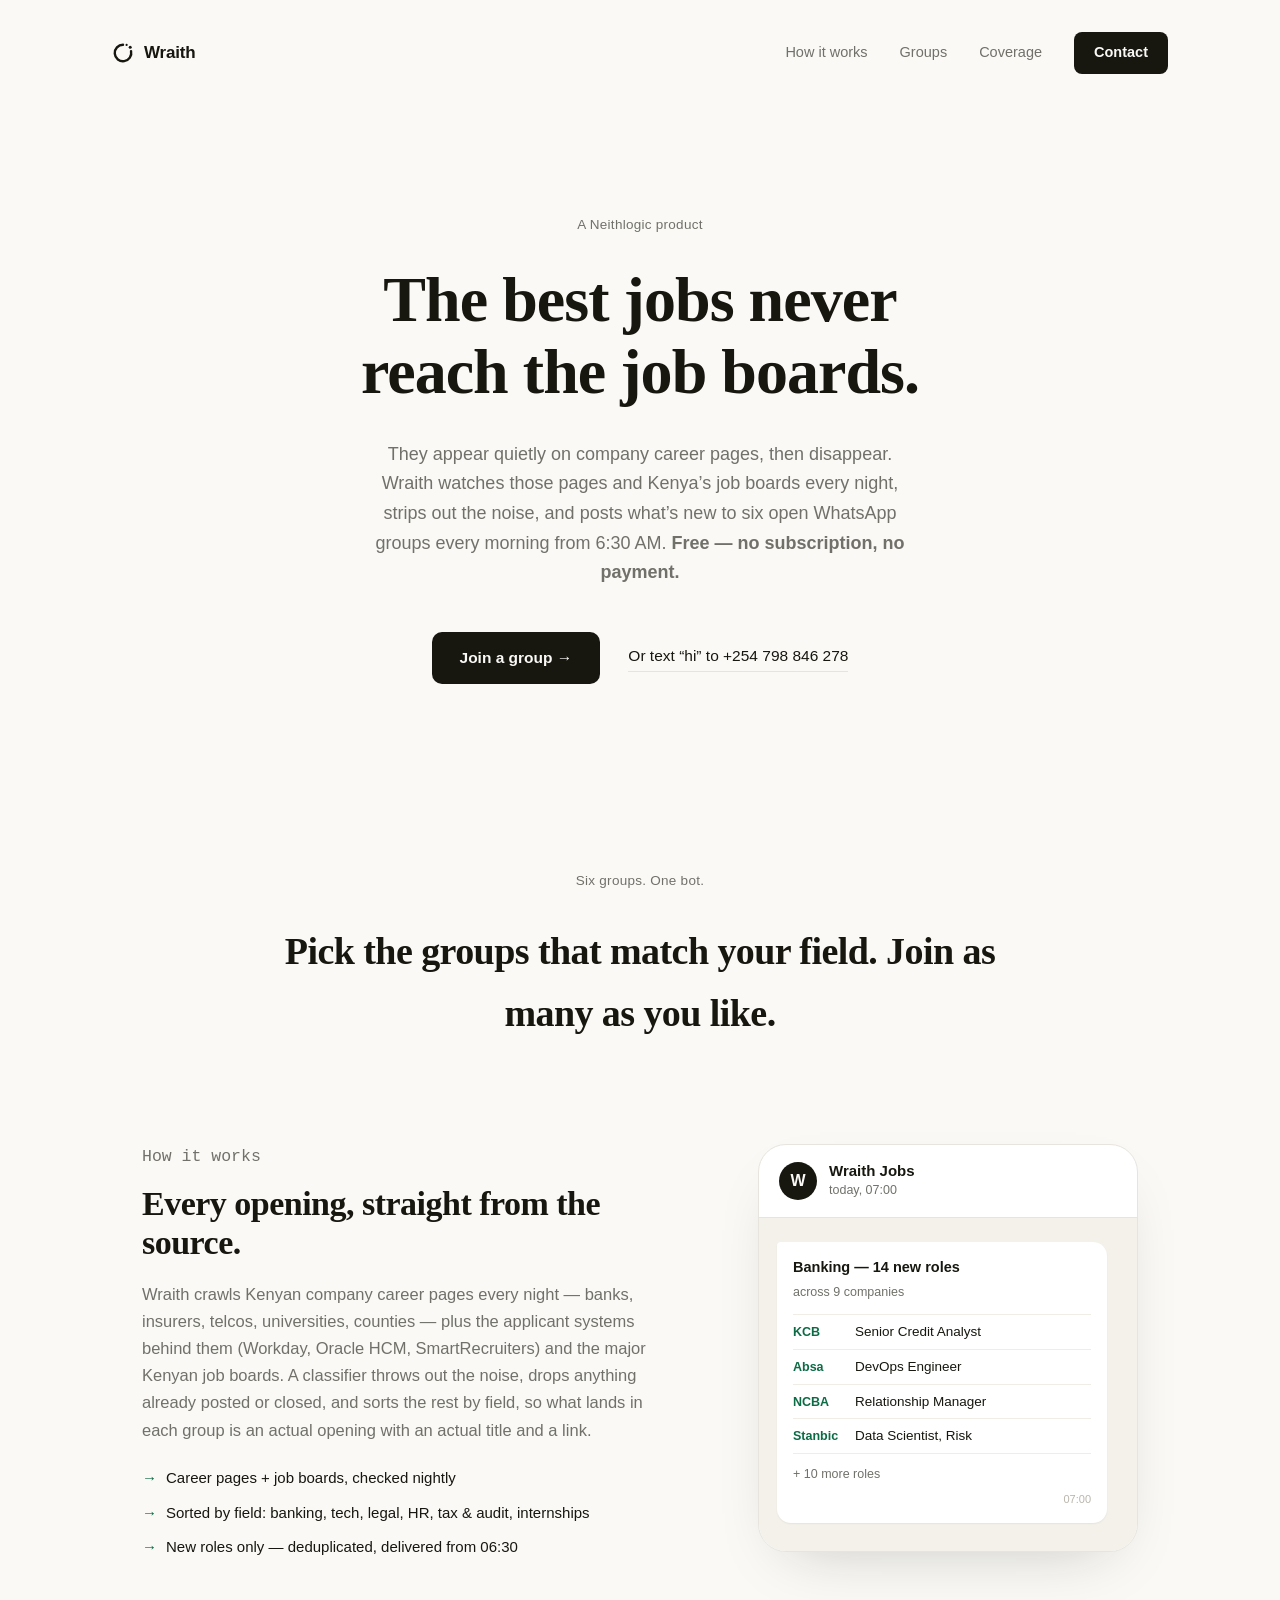
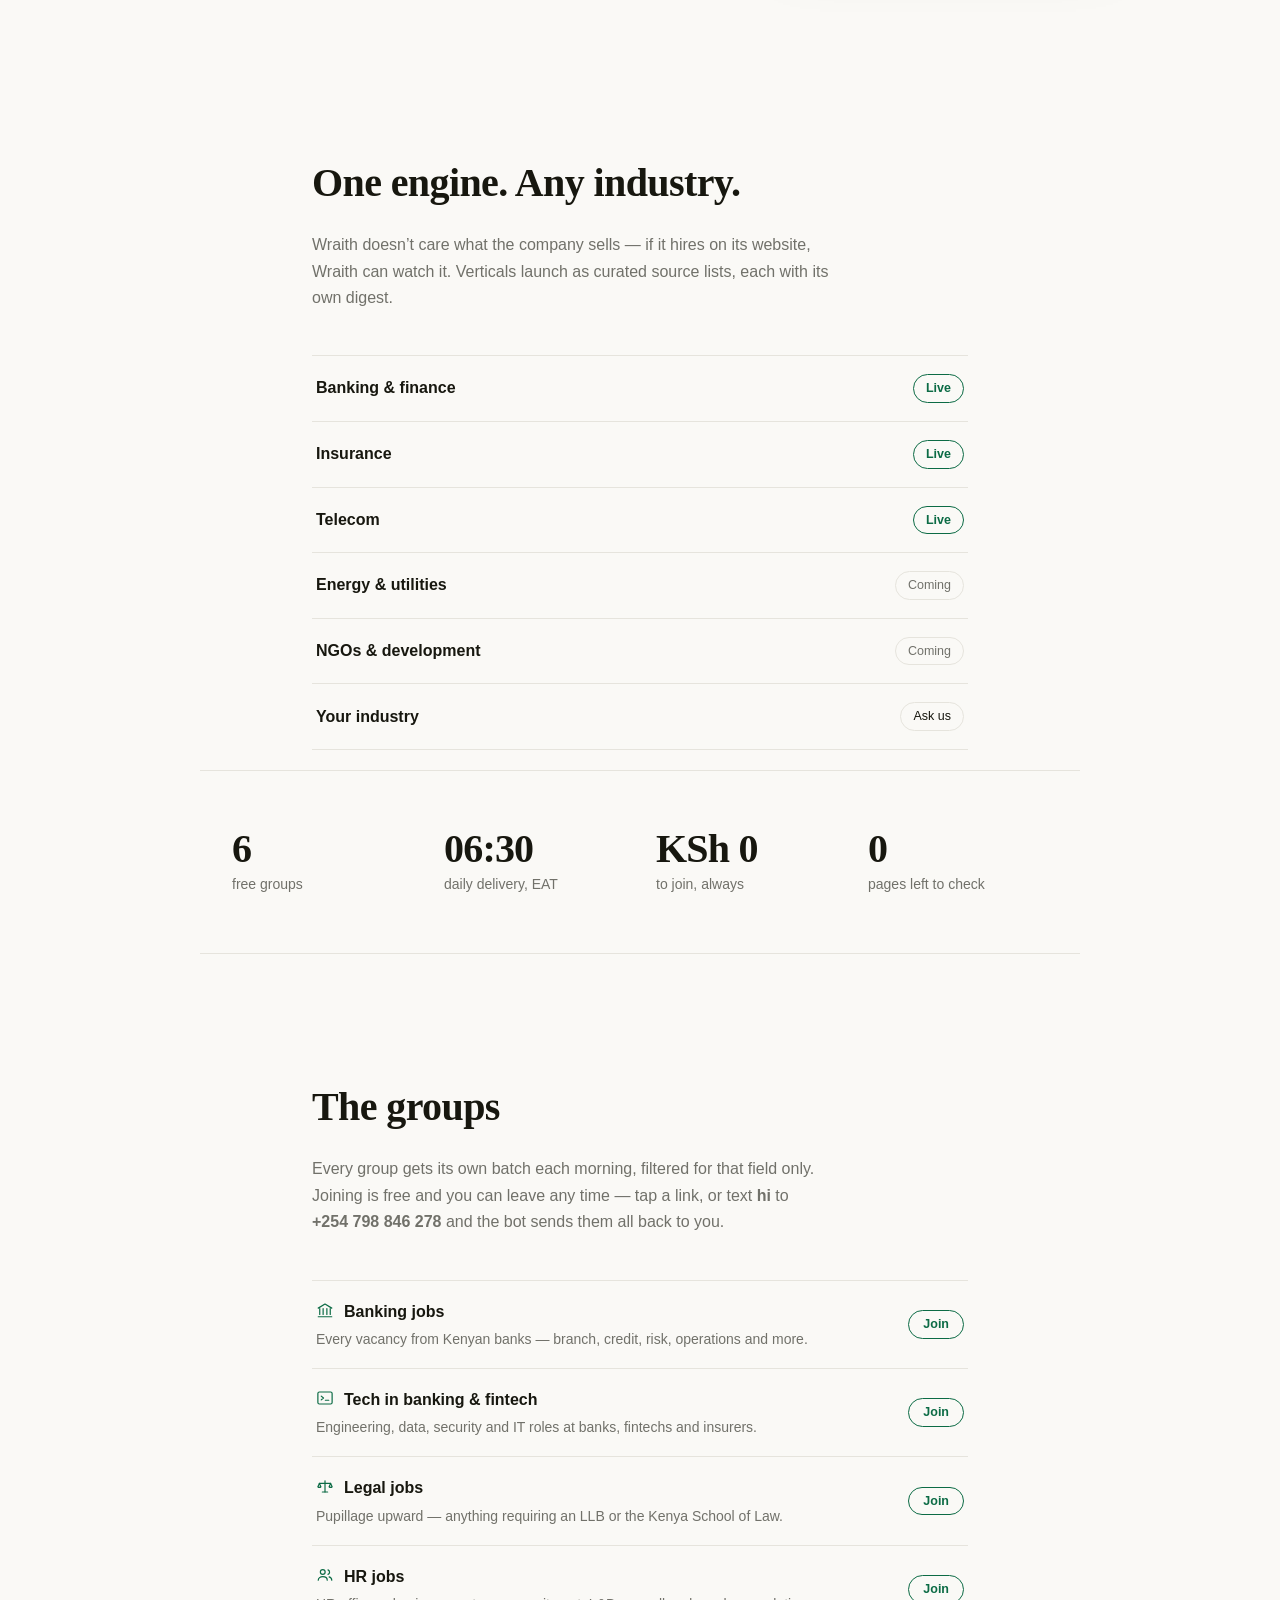
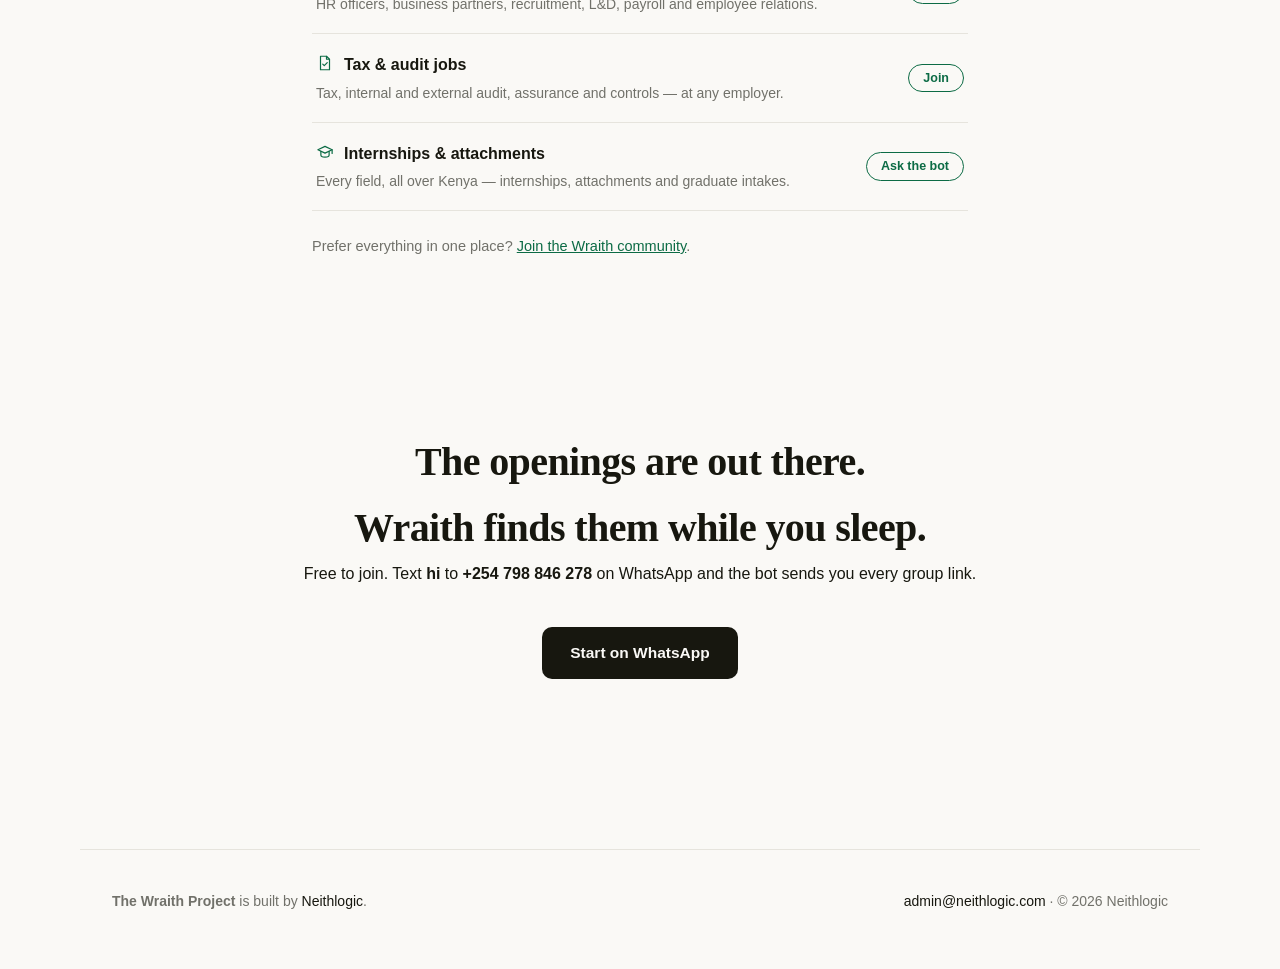
==== commit 2da00655: "Groups section: use the page's own layout system, and line icons instead of emoji The section had no" ====
--- a/index.html
+++ b/index.html
@@ -192,7 +192,7 @@
     <!-- ── JOBS ── -->
     <section class="feed" id="jobs">
       <div class="feed-text">
-        <p class="feed-tag">💼 How it works</p>
+        <p class="feed-tag">How it works</p>
         <h2>Every opening, straight from the source.</h2>
         <p>
           Wraith crawls Kenyan company career pages every night — banks,
@@ -268,32 +268,32 @@
       </p>
       <ul class="group-list">
         <li>
-          <div class="group-copy"><span class="group-name">🏦 Banking jobs</span>
+          <div class="group-copy"><span class="group-name"><svg class="group-icon" viewBox="0 0 24 24" fill="none" stroke="currentColor" stroke-width="1.6" stroke-linecap="round" stroke-linejoin="round" aria-hidden="true"><path d="M3 9.5 12 4l9 5.5"/><path d="M5 10v8M9.5 10v8M14.5 10v8M19 10v8"/><path d="M3 21h18"/></svg>Banking jobs</span>
             <span class="group-blurb">Every vacancy from Kenyan banks &mdash; branch, credit, risk, operations and more.</span></div>
           <a class="group-join" href="https://chat.whatsapp.com/JCXPw1Eysvj1LNmVIdcaR7">Join</a>
         </li>
         <li>
-          <div class="group-copy"><span class="group-name">💻 Tech in banking &amp; fintech</span>
+          <div class="group-copy"><span class="group-name"><svg class="group-icon" viewBox="0 0 24 24" fill="none" stroke="currentColor" stroke-width="1.6" stroke-linecap="round" stroke-linejoin="round" aria-hidden="true"><rect x="2.5" y="4" width="19" height="16" rx="2"/><path d="M7 9.5 10 12l-3 2.5"/><path d="M12.5 15h4.5"/></svg>Tech in banking &amp; fintech</span>
             <span class="group-blurb">Engineering, data, security and IT roles at banks, fintechs and insurers.</span></div>
           <a class="group-join" href="https://chat.whatsapp.com/FkRhAEGQLl66rvpTcr0UNJ">Join</a>
         </li>
         <li>
-          <div class="group-copy"><span class="group-name">⚖️ Legal jobs</span>
+          <div class="group-copy"><span class="group-name"><svg class="group-icon" viewBox="0 0 24 24" fill="none" stroke="currentColor" stroke-width="1.6" stroke-linecap="round" stroke-linejoin="round" aria-hidden="true"><path d="M12 5v15"/><path d="M8.5 20h7"/><path d="M4.5 8.5h15"/><path d="M4.5 8.5 2.5 13a2.6 2.6 0 0 0 4 0Z"/><path d="M19.5 8.5 17.5 13a2.6 2.6 0 0 0 4 0Z"/></svg>Legal jobs</span>
             <span class="group-blurb">Pupillage upward &mdash; anything requiring an LLB or the Kenya School of Law.</span></div>
           <a class="group-join" href="https://chat.whatsapp.com/KYMTzCgf81EH0MYXQ3mpxo">Join</a>
         </li>
         <li>
-          <div class="group-copy"><span class="group-name">👥 HR jobs</span>
+          <div class="group-copy"><span class="group-name"><svg class="group-icon" viewBox="0 0 24 24" fill="none" stroke="currentColor" stroke-width="1.6" stroke-linecap="round" stroke-linejoin="round" aria-hidden="true"><circle cx="9" cy="8" r="3.2"/><path d="M3 19c0-3 2.7-4.8 6-4.8s6 1.8 6 4.8"/><path d="M16 5.2a3.2 3.2 0 0 1 0 6"/><path d="M17.5 14.6c2.1.6 3.5 2.1 3.5 4.4"/></svg>HR jobs</span>
             <span class="group-blurb">HR officers, business partners, recruitment, L&amp;D, payroll and employee relations.</span></div>
           <a class="group-join" href="https://chat.whatsapp.com/CotAWnwo5xDFYhttKumEoF">Join</a>
         </li>
         <li>
-          <div class="group-copy"><span class="group-name">🧾 Tax &amp; audit jobs</span>
+          <div class="group-copy"><span class="group-name"><svg class="group-icon" viewBox="0 0 24 24" fill="none" stroke="currentColor" stroke-width="1.6" stroke-linecap="round" stroke-linejoin="round" aria-hidden="true"><path d="M6 3h8l4 4v14H6Z"/><path d="M14 3v4h4"/><path d="M9 13.5l2 2 4-4"/></svg>Tax &amp; audit jobs</span>
             <span class="group-blurb">Tax, internal and external audit, assurance and controls &mdash; at any employer.</span></div>
           <a class="group-join" href="https://chat.whatsapp.com/Leulhe7Ps3W5ejlFZdDIjM">Join</a>
         </li>
         <li>
-          <div class="group-copy"><span class="group-name">🎓 Internships &amp; attachments</span>
+          <div class="group-copy"><span class="group-name"><svg class="group-icon" viewBox="0 0 24 24" fill="none" stroke="currentColor" stroke-width="1.6" stroke-linecap="round" stroke-linejoin="round" aria-hidden="true"><path d="M2.5 9 12 4.5 21.5 9 12 13.5Z"/><path d="M6.5 11.2V16c0 1.4 2.5 2.8 5.5 2.8s5.5-1.4 5.5-2.8v-4.8"/><path d="M21.5 9v5"/></svg>Internships &amp; attachments</span>
             <span class="group-blurb">Every field, all over Kenya &mdash; internships, attachments and graduate intakes.</span></div>
           <a class="group-join" href="https://wa.me/254798846278?text=internships">Ask the bot</a>
         </li>
--- a/styles.css
+++ b/styles.css
@@ -548,27 +548,74 @@
 }
 
 /* ── Groups ──────────────────────────────────────────────────────────────── */
-.groups { padding: 96px 0; border-top: 1px solid var(--line); }
-.groups-lede { color: var(--muted); max-width: 54ch; margin-top: 12px; font-size: 16.5px; line-height: 1.65; }
-.group-list { list-style: none; margin-top: 44px; }
+/* Same container as .industries: the page has no global wrapper, each
+   section owns its width and 32px gutters. */
+.groups {
+  max-width: 720px;
+  margin: 0 auto;
+  padding: 120px 32px 20px;
+}
+.groups h2 {
+  font-family: var(--serif);
+  font-weight: 550;
+  font-size: clamp(30px, 4vw, 40px);
+  letter-spacing: -0.015em;
+}
+.groups-lede {
+  color: var(--muted);
+  margin-top: 16px;
+  max-width: 540px;
+}
+.group-list {
+  list-style: none;
+  margin-top: 44px;
+}
 .group-list li {
-  display: flex; align-items: center; justify-content: space-between; gap: 24px;
-  padding: 20px 0; border-top: 1px solid var(--line);
+  display: flex;
+  justify-content: space-between;
+  align-items: center;
+  gap: 20px;
+  padding: 18px 4px;
+  border-top: 1px solid var(--line);
 }
 .group-list li:last-child { border-bottom: 1px solid var(--line); }
-.group-copy { display: flex; flex-direction: column; gap: 5px; }
-.group-name { font-weight: 550; font-size: 16.5px; }
-.group-blurb { color: var(--muted); font-size: 14.5px; line-height: 1.5; }
+
+.group-copy { display: flex; flex-direction: column; gap: 4px; min-width: 0; }
+.group-name {
+  display: flex;
+  align-items: flex-start;   /* keeps the icon on the first line when the name wraps */
+  gap: 10px;
+  font-weight: 550;
+  font-size: 16px;
+}
+.group-icon {
+  width: 18px;
+  height: 18px;
+  flex: none;
+  margin-top: 2px;           /* optical centring against the cap height */
+  color: var(--green);
+}
+.group-blurb {
+  color: var(--muted);
+  font-size: 14px;
+  line-height: 1.5;
+}
 .group-join {
-  flex: none; text-decoration: none; white-space: nowrap;
-  border: 1px solid var(--ink); border-radius: 999px;
-  padding: 9px 20px; font-size: 14.5px; font-weight: 550; color: var(--ink);
-}
-.group-join:hover { background: var(--ink); color: var(--paper); }
-.groups-foot { margin-top: 28px; color: var(--muted); font-size: 15px; }
+  flex: none;
+  font-size: 12.5px;
+  font-weight: 550;
+  color: var(--green);
+  border: 1px solid currentColor;
+  border-radius: 100px;
+  padding: 3px 14px;
+  white-space: nowrap;
+  text-decoration: none;
+}
+.group-join:hover { background: var(--green); color: var(--paper); }
+.groups-foot { margin-top: 24px; color: var(--muted); font-size: 14.5px; }
 .groups-foot a { color: var(--green); }
 
 @media (max-width: 560px) {
-  .group-list li { flex-direction: column; align-items: flex-start; gap: 12px; }
-  .group-join { align-self: stretch; text-align: center; }
-}
+  .group-list li { align-items: flex-start; gap: 14px; }
+  .group-blurb { font-size: 13.5px; }
+}
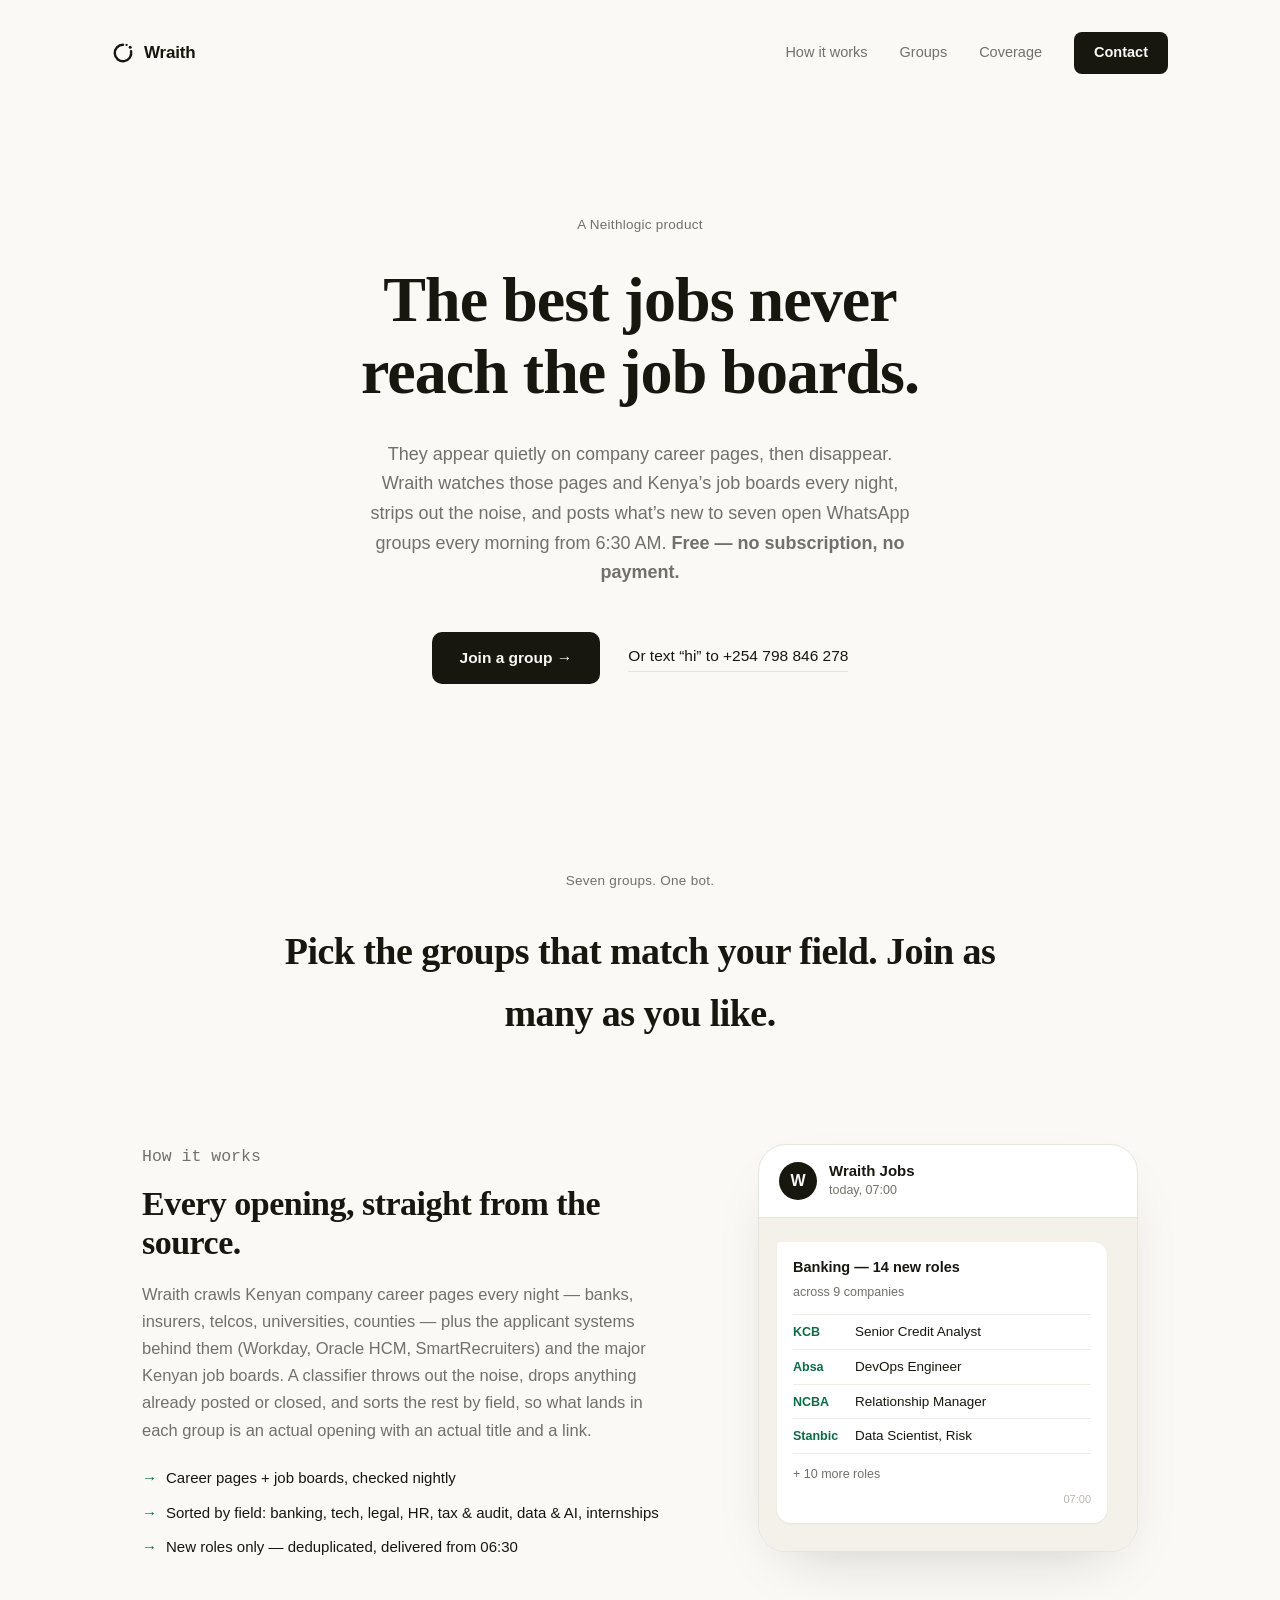
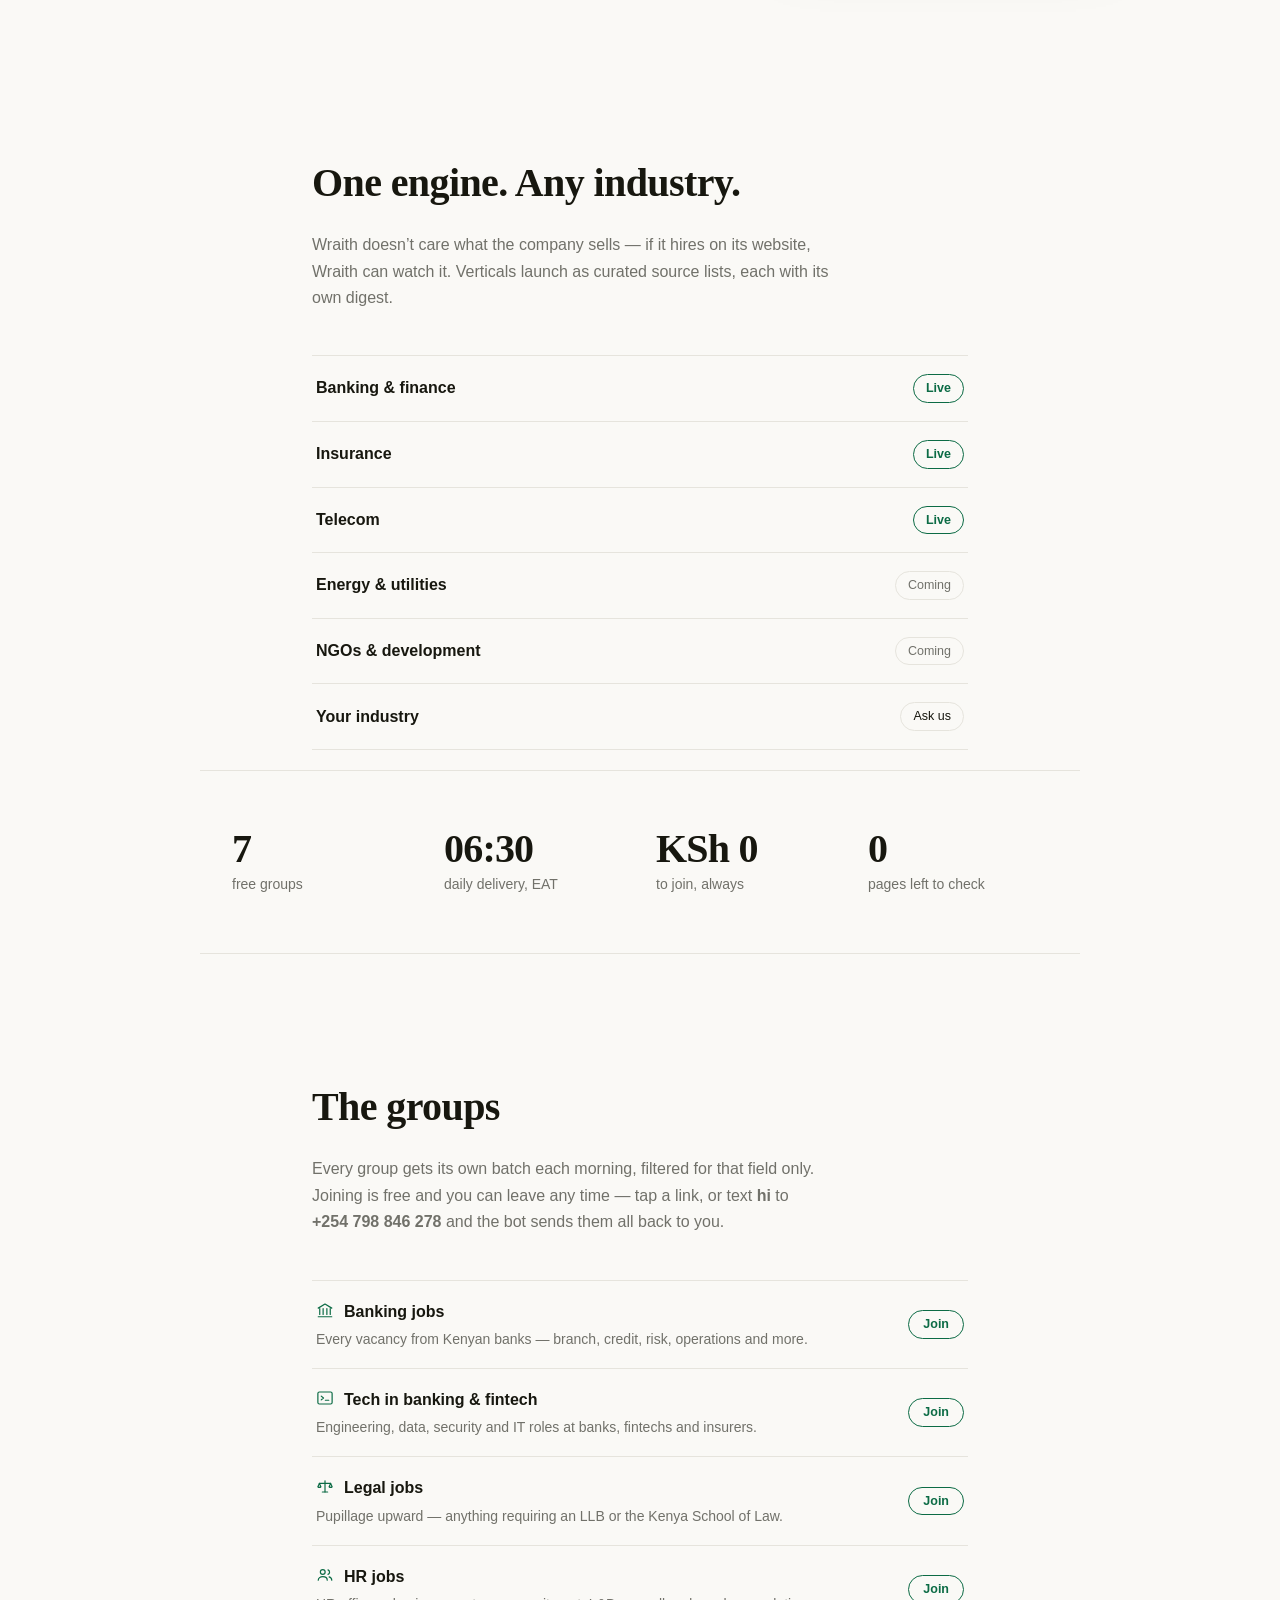
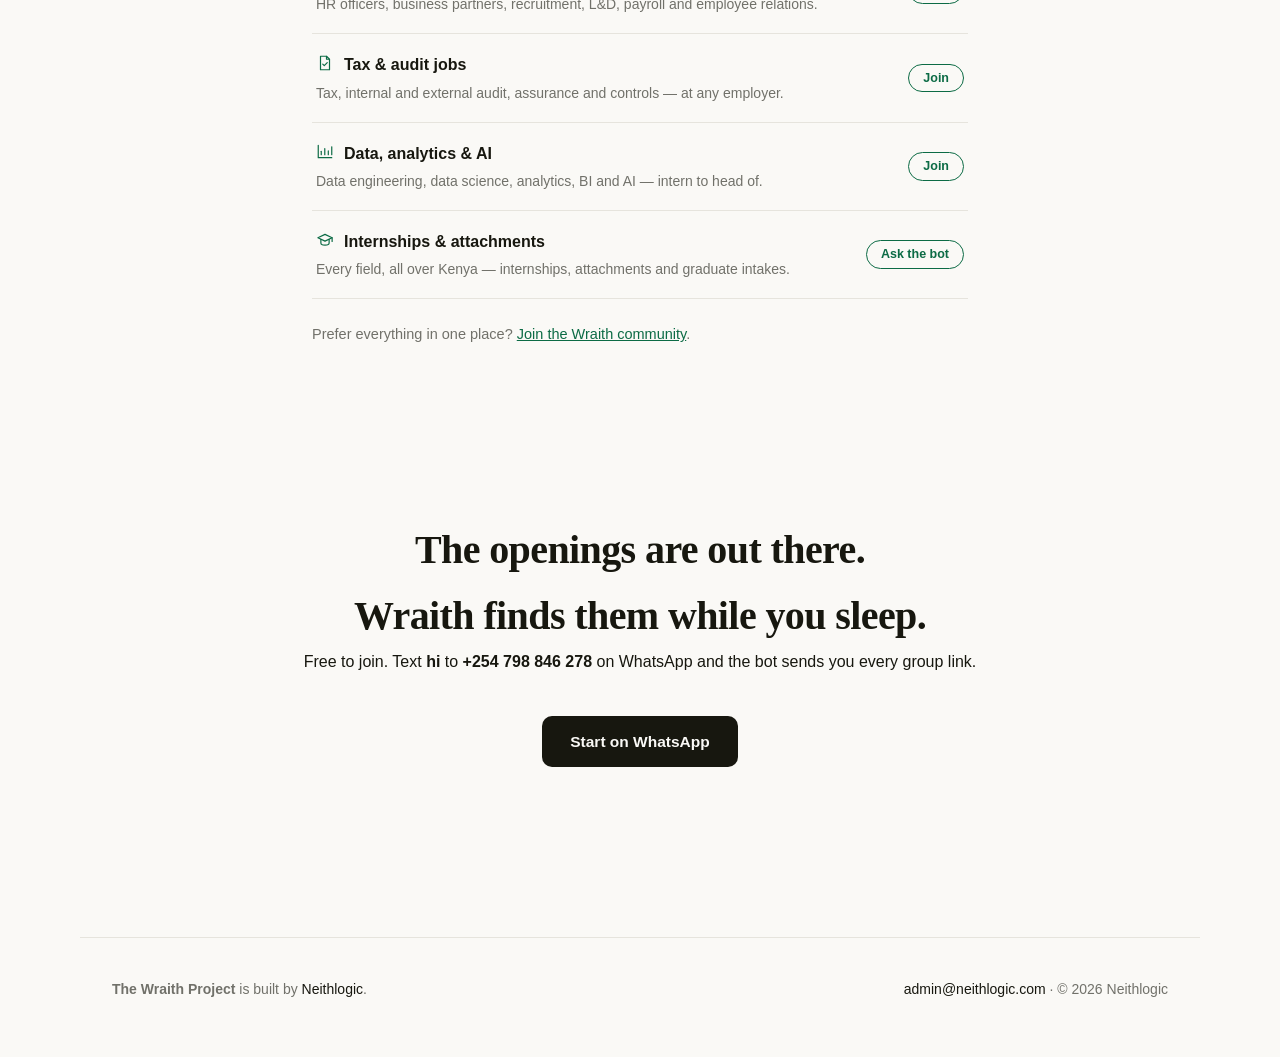
==== commit 9ef6de0a: "Add the data, analytics and AI group" ====
--- a/index.html
+++ b/index.html
@@ -4,7 +4,7 @@
   <meta charset="UTF-8" />
   <meta name="viewport" content="width=device-width, initial-scale=1.0" />
   <title>The Wraith Project — Free Kenyan Job Alerts on WhatsApp</title>
-  <meta name="description" content="Free WhatsApp job alerts for Kenya. Wraith scans company career pages and job boards every night and posts what is new to six open groups — banking, tech in finance, legal, HR, tax &amp; audit, and internships — every morning from 6:30 AM. No subscription, no payment." />
+  <meta name="description" content="Free WhatsApp job alerts for Kenya. Wraith scans company career pages and job boards every night and posts what is new to seven open groups — banking, tech in finance, legal, HR, tax &amp; audit, data &amp; AI, and internships — every morning from 6:30 AM. No subscription, no payment." />
   <link rel="canonical" href="https://wraith.neithlogic.com/" />
   <meta name="robots" content="index, follow, max-image-preview:large" />
   <meta name="theme-color" content="#faf9f6" />
@@ -14,7 +14,7 @@
   <meta property="og:url" content="https://wraith.neithlogic.com/" />
   <meta property="og:site_name" content="The Wraith Project" />
   <meta property="og:title" content="The Wraith Project — Free Kenyan job alerts on WhatsApp" />
-  <meta property="og:description" content="Six free WhatsApp groups — banking, tech in finance, legal, HR, tax &amp; audit, internships. Fresh openings every morning from 6:30 AM. Free to join." />
+  <meta property="og:description" content="Six free WhatsApp groups — banking, tech in finance, legal, HR, tax &amp; audit, data &amp; AI, internships. Fresh openings every morning from 6:30 AM. Free to join." />
   <meta property="og:image" content="https://wraith.neithlogic.com/og.png" />
   <meta property="og:image:width" content="1200" />
   <meta property="og:image:height" content="630" />
@@ -23,7 +23,7 @@
   <!-- Twitter -->
   <meta name="twitter:card" content="summary_large_image" />
   <meta name="twitter:title" content="The Wraith Project — Jobs, straight from the source" />
-  <meta name="twitter:description" content="Free Kenyan job alerts on WhatsApp — six open groups, fresh openings every morning from 6:30 AM." />
+  <meta name="twitter:description" content="Free Kenyan job alerts on WhatsApp — seven open groups, fresh openings every morning from 6:30 AM." />
   <meta name="twitter:image" content="https://wraith.neithlogic.com/og.png" />
 
   <link rel="icon" type="image/svg+xml" href="/favicon.svg" />
@@ -113,7 +113,7 @@
           "name": "Which groups are there?",
           "acceptedAnswer": {
             "@type": "Answer",
-            "text": "Six: banking jobs, tech roles in banking and fintech, legal jobs needing an LLB or Kenya School of Law, HR roles at every level, tax and audit roles, and internships and attachments across every field."
+            "text": "Seven: banking jobs, tech roles in banking and fintech, legal jobs needing an LLB or Kenya School of Law, HR roles at every level, tax and audit roles, data and AI roles, and internships and attachments across every field."
           }
         },
         {
@@ -175,7 +175,7 @@
       <p class="lede">
         They appear quietly on company career pages, then disappear. Wraith
         watches those pages and Kenya&rsquo;s job boards every night, strips out
-        the noise, and posts what&rsquo;s new to six open WhatsApp groups every
+        the noise, and posts what&rsquo;s new to seven open WhatsApp groups every
         morning from 6:30&nbsp;AM. <strong>Free — no subscription, no payment.</strong>
       </p>
       <div class="actions">
@@ -185,7 +185,7 @@
     </section>
 
     <section class="split-intro">
-      <p class="eyebrow">Six groups. One bot.</p>
+      <p class="eyebrow">Seven groups. One bot.</p>
       <h2>Pick the groups that match your field. Join as many as you like.</h2>
     </section>
 
@@ -204,7 +204,7 @@
         </p>
         <ul class="feed-points">
           <li>Career pages + job boards, checked nightly</li>
-          <li>Sorted by field: banking, tech, legal, HR, tax &amp; audit, internships</li>
+          <li>Sorted by field: banking, tech, legal, HR, tax &amp; audit, data &amp; AI, internships</li>
           <li>New roles only — deduplicated, delivered from 06:30</li>
         </ul>
       </div>
@@ -252,7 +252,7 @@
     </section>
 
     <section class="figures" aria-label="Key numbers">
-      <div class="figure"><strong>6</strong><span>free groups</span></div>
+      <div class="figure"><strong>7</strong><span>free groups</span></div>
       <div class="figure"><strong>06:30</strong><span>daily delivery, EAT</span></div>
       <div class="figure"><strong>KSh 0</strong><span>to join, always</span></div>
       <div class="figure"><strong>0</strong><span>pages left to check</span></div>
@@ -293,6 +293,11 @@
           <a class="group-join" href="https://chat.whatsapp.com/Leulhe7Ps3W5ejlFZdDIjM">Join</a>
         </li>
         <li>
+          <div class="group-copy"><span class="group-name"><svg class="group-icon" viewBox="0 0 24 24" fill="none" stroke="currentColor" stroke-width="1.6" stroke-linecap="round" stroke-linejoin="round" aria-hidden="true"><path d="M3 3v16.5h18"/><path d="M7 15.5V11"/><path d="M11.7 15.5V7.5"/><path d="M16.4 15.5v-5"/><path d="M21 15.5V5"/></svg>Data, analytics &amp; AI</span>
+            <span class="group-blurb">Data engineering, data science, analytics, BI and AI &mdash; intern to head of.</span></div>
+          <a class="group-join" href="https://chat.whatsapp.com/KRpjICBbJ3yFKGgKf5gsSl">Join</a>
+        </li>
+        <li>
           <div class="group-copy"><span class="group-name"><svg class="group-icon" viewBox="0 0 24 24" fill="none" stroke="currentColor" stroke-width="1.6" stroke-linecap="round" stroke-linejoin="round" aria-hidden="true"><path d="M2.5 9 12 4.5 21.5 9 12 13.5Z"/><path d="M6.5 11.2V16c0 1.4 2.5 2.8 5.5 2.8s5.5-1.4 5.5-2.8v-4.8"/><path d="M21.5 9v5"/></svg>Internships &amp; attachments</span>
             <span class="group-blurb">Every field, all over Kenya &mdash; internships, attachments and graduate intakes.</span></div>
           <a class="group-join" href="https://wa.me/254798846278?text=internships">Ask the bot</a>
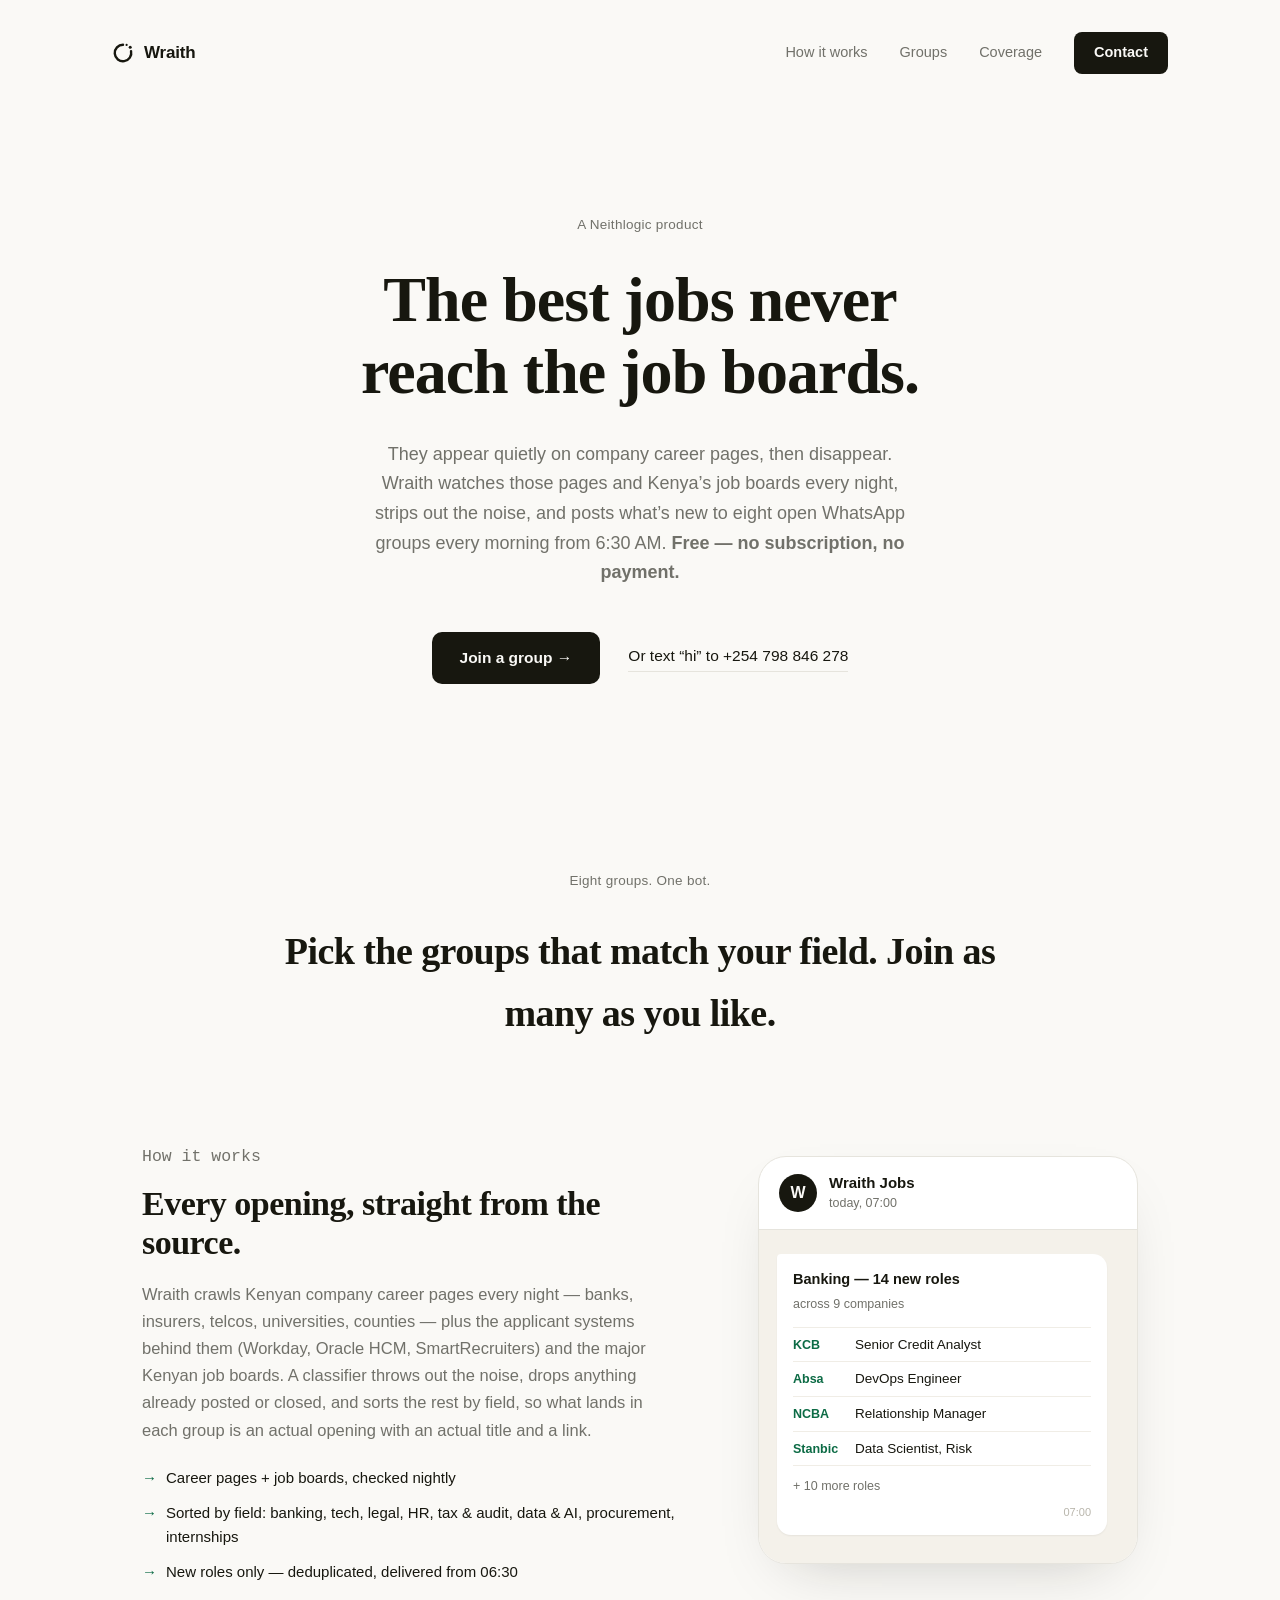
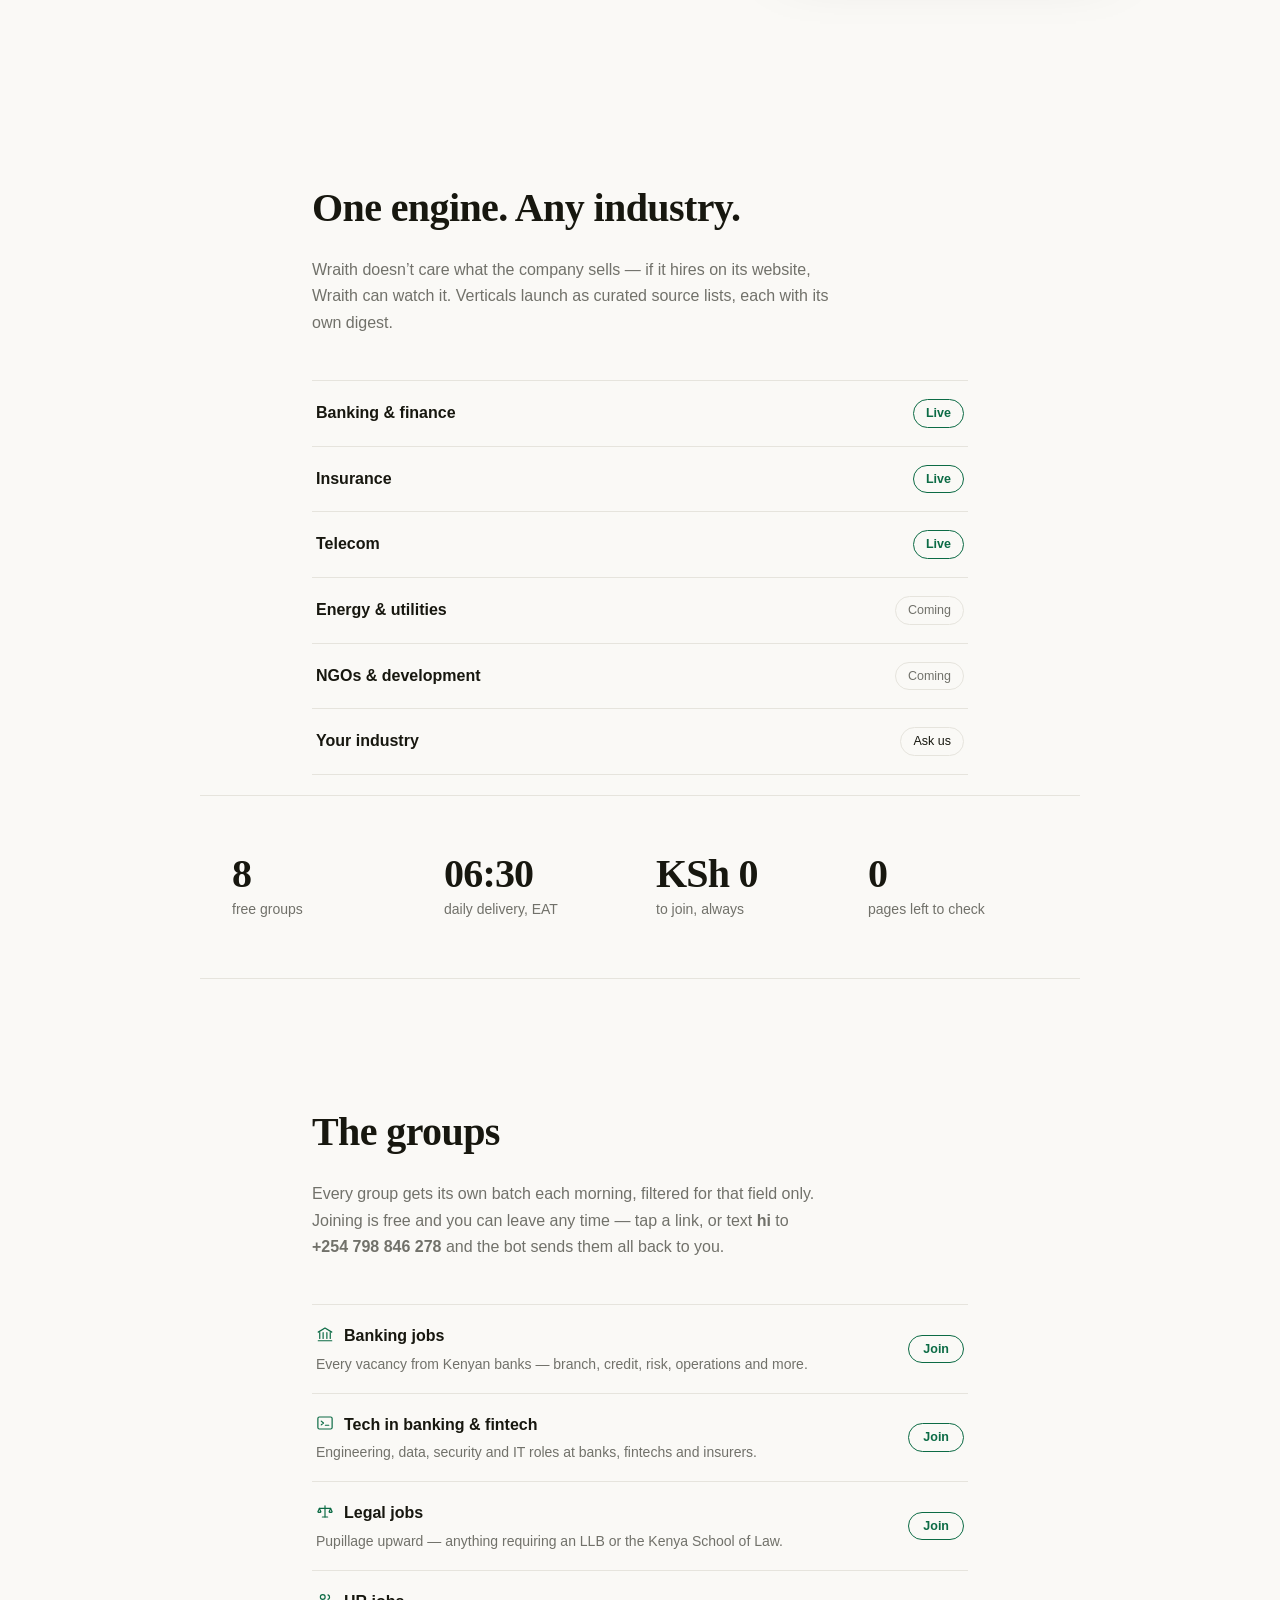
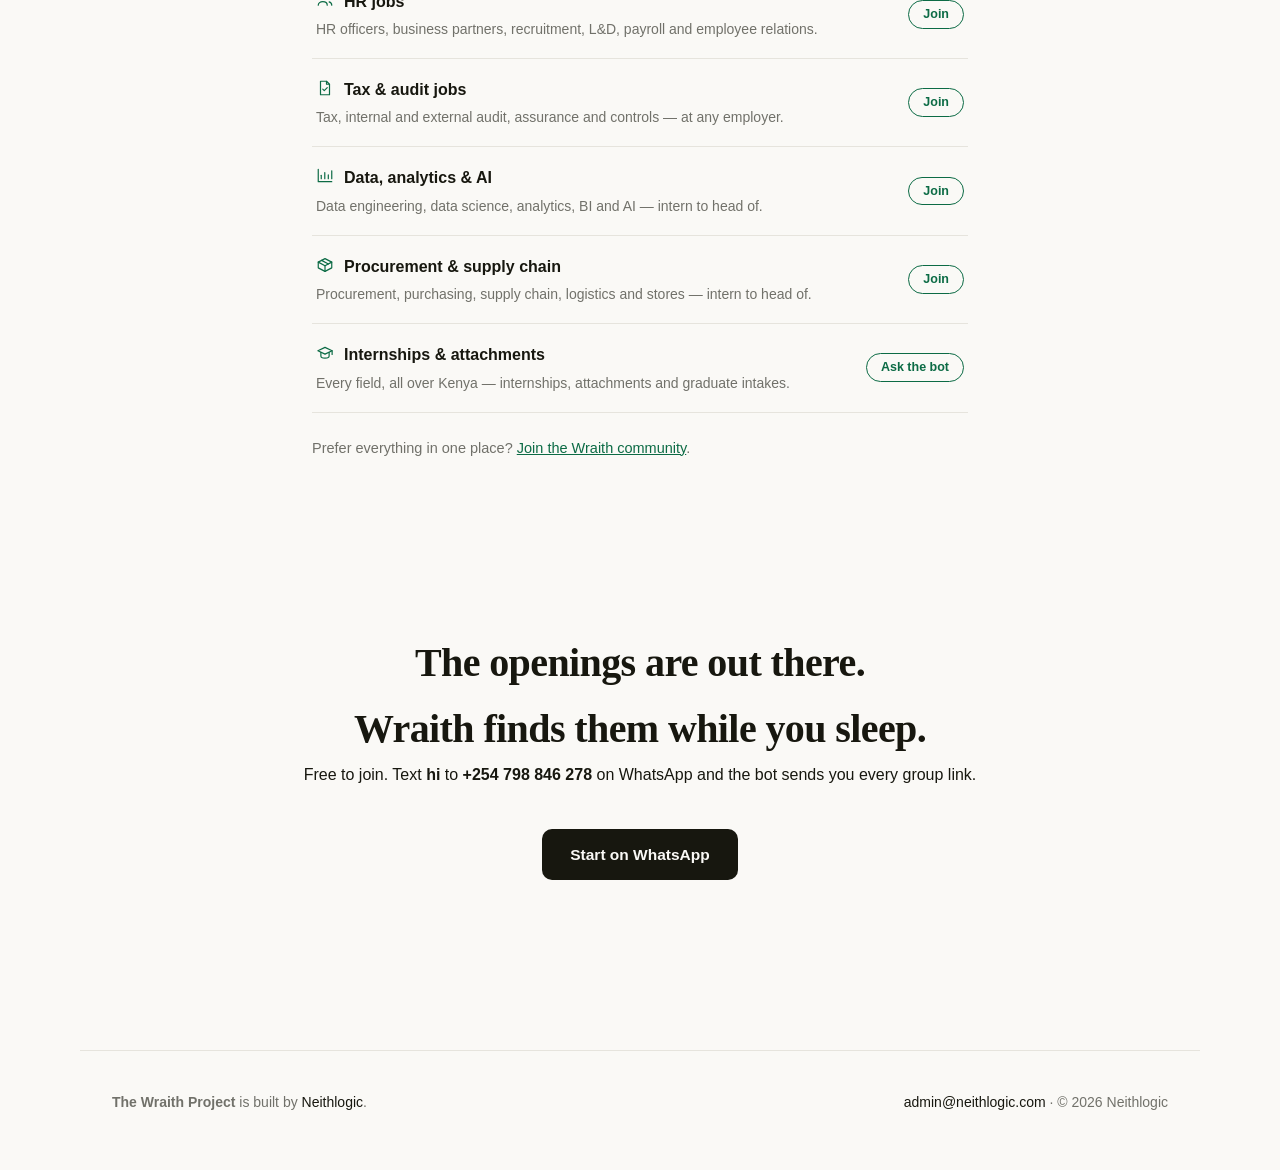
==== commit 6e3be8db: "Add the procurement and supply chain group" ====
--- a/index.html
+++ b/index.html
@@ -4,7 +4,7 @@
   <meta charset="UTF-8" />
   <meta name="viewport" content="width=device-width, initial-scale=1.0" />
   <title>The Wraith Project — Free Kenyan Job Alerts on WhatsApp</title>
-  <meta name="description" content="Free WhatsApp job alerts for Kenya. Wraith scans company career pages and job boards every night and posts what is new to seven open groups — banking, tech in finance, legal, HR, tax &amp; audit, data &amp; AI, and internships — every morning from 6:30 AM. No subscription, no payment." />
+  <meta name="description" content="Free WhatsApp job alerts for Kenya. Wraith scans company career pages and job boards every night and posts what is new to eight open groups — banking, tech in finance, legal, HR, tax &amp; audit, data &amp; AI, procurement, and internships — every morning from 6:30 AM. No subscription, no payment." />
   <link rel="canonical" href="https://wraith.neithlogic.com/" />
   <meta name="robots" content="index, follow, max-image-preview:large" />
   <meta name="theme-color" content="#faf9f6" />
@@ -14,7 +14,7 @@
   <meta property="og:url" content="https://wraith.neithlogic.com/" />
   <meta property="og:site_name" content="The Wraith Project" />
   <meta property="og:title" content="The Wraith Project — Free Kenyan job alerts on WhatsApp" />
-  <meta property="og:description" content="Six free WhatsApp groups — banking, tech in finance, legal, HR, tax &amp; audit, data &amp; AI, internships. Fresh openings every morning from 6:30 AM. Free to join." />
+  <meta property="og:description" content="Six free WhatsApp groups — banking, tech in finance, legal, HR, tax &amp; audit, data &amp; AI, procurement, internships. Fresh openings every morning from 6:30 AM. Free to join." />
   <meta property="og:image" content="https://wraith.neithlogic.com/og.png" />
   <meta property="og:image:width" content="1200" />
   <meta property="og:image:height" content="630" />
@@ -23,7 +23,7 @@
   <!-- Twitter -->
   <meta name="twitter:card" content="summary_large_image" />
   <meta name="twitter:title" content="The Wraith Project — Jobs, straight from the source" />
-  <meta name="twitter:description" content="Free Kenyan job alerts on WhatsApp — seven open groups, fresh openings every morning from 6:30 AM." />
+  <meta name="twitter:description" content="Free Kenyan job alerts on WhatsApp — eight open groups, fresh openings every morning from 6:30 AM." />
   <meta name="twitter:image" content="https://wraith.neithlogic.com/og.png" />
 
   <link rel="icon" type="image/svg+xml" href="/favicon.svg" />
@@ -113,7 +113,7 @@
           "name": "Which groups are there?",
           "acceptedAnswer": {
             "@type": "Answer",
-            "text": "Seven: banking jobs, tech roles in banking and fintech, legal jobs needing an LLB or Kenya School of Law, HR roles at every level, tax and audit roles, data and AI roles, and internships and attachments across every field."
+            "text": "Eight: banking jobs, tech roles in banking and fintech, legal jobs needing an LLB or Kenya School of Law, HR roles at every level, tax and audit roles, data and AI roles, procurement and supply chain roles, and internships and attachments across every field."
           }
         },
         {
@@ -175,7 +175,7 @@
       <p class="lede">
         They appear quietly on company career pages, then disappear. Wraith
         watches those pages and Kenya&rsquo;s job boards every night, strips out
-        the noise, and posts what&rsquo;s new to seven open WhatsApp groups every
+        the noise, and posts what&rsquo;s new to eight open WhatsApp groups every
         morning from 6:30&nbsp;AM. <strong>Free — no subscription, no payment.</strong>
       </p>
       <div class="actions">
@@ -185,7 +185,7 @@
     </section>
 
     <section class="split-intro">
-      <p class="eyebrow">Seven groups. One bot.</p>
+      <p class="eyebrow">Eight groups. One bot.</p>
       <h2>Pick the groups that match your field. Join as many as you like.</h2>
     </section>
 
@@ -204,7 +204,7 @@
         </p>
         <ul class="feed-points">
           <li>Career pages + job boards, checked nightly</li>
-          <li>Sorted by field: banking, tech, legal, HR, tax &amp; audit, data &amp; AI, internships</li>
+          <li>Sorted by field: banking, tech, legal, HR, tax &amp; audit, data &amp; AI, procurement, internships</li>
           <li>New roles only — deduplicated, delivered from 06:30</li>
         </ul>
       </div>
@@ -252,7 +252,7 @@
     </section>
 
     <section class="figures" aria-label="Key numbers">
-      <div class="figure"><strong>7</strong><span>free groups</span></div>
+      <div class="figure"><strong>8</strong><span>free groups</span></div>
       <div class="figure"><strong>06:30</strong><span>daily delivery, EAT</span></div>
       <div class="figure"><strong>KSh 0</strong><span>to join, always</span></div>
       <div class="figure"><strong>0</strong><span>pages left to check</span></div>
@@ -298,6 +298,11 @@
           <a class="group-join" href="https://chat.whatsapp.com/KRpjICBbJ3yFKGgKf5gsSl">Join</a>
         </li>
         <li>
+          <div class="group-copy"><span class="group-name"><svg class="group-icon" viewBox="0 0 24 24" fill="none" stroke="currentColor" stroke-width="1.6" stroke-linecap="round" stroke-linejoin="round" aria-hidden="true"><path d="M3 8.2 12 3.5l9 4.7v7.6L12 20.5 3 15.8Z"/><path d="M3 8.2 12 13l9-4.8"/><path d="M12 13v7.5"/><path d="M7.5 5.8 16.5 10.6"/></svg>Procurement &amp; supply chain</span>
+            <span class="group-blurb">Procurement, purchasing, supply chain, logistics and stores &mdash; intern to head of.</span></div>
+          <a class="group-join" href="https://chat.whatsapp.com/FjrbMOjfEISDGaSh2J8L5O">Join</a>
+        </li>
+        <li>
           <div class="group-copy"><span class="group-name"><svg class="group-icon" viewBox="0 0 24 24" fill="none" stroke="currentColor" stroke-width="1.6" stroke-linecap="round" stroke-linejoin="round" aria-hidden="true"><path d="M2.5 9 12 4.5 21.5 9 12 13.5Z"/><path d="M6.5 11.2V16c0 1.4 2.5 2.8 5.5 2.8s5.5-1.4 5.5-2.8v-4.8"/><path d="M21.5 9v5"/></svg>Internships &amp; attachments</span>
             <span class="group-blurb">Every field, all over Kenya &mdash; internships, attachments and graduate intakes.</span></div>
           <a class="group-join" href="https://wa.me/254798846278?text=internships">Ask the bot</a>
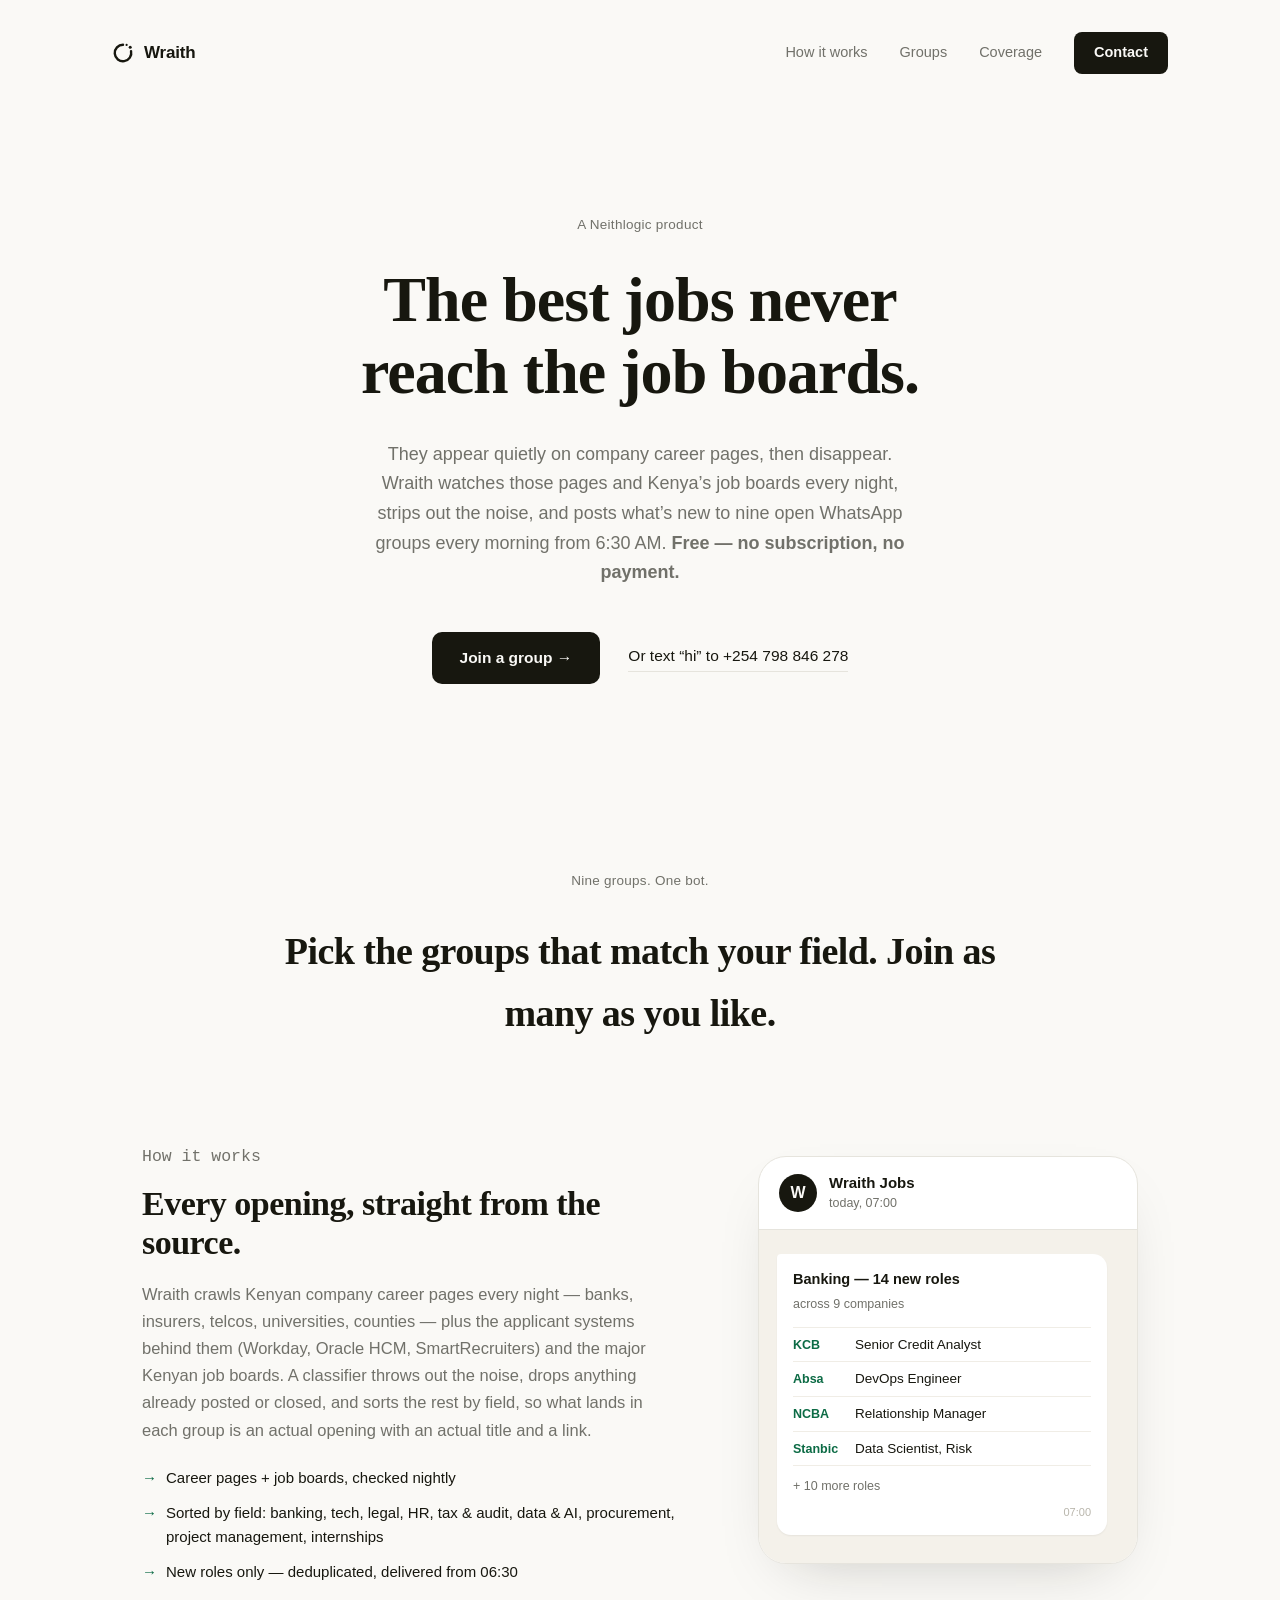
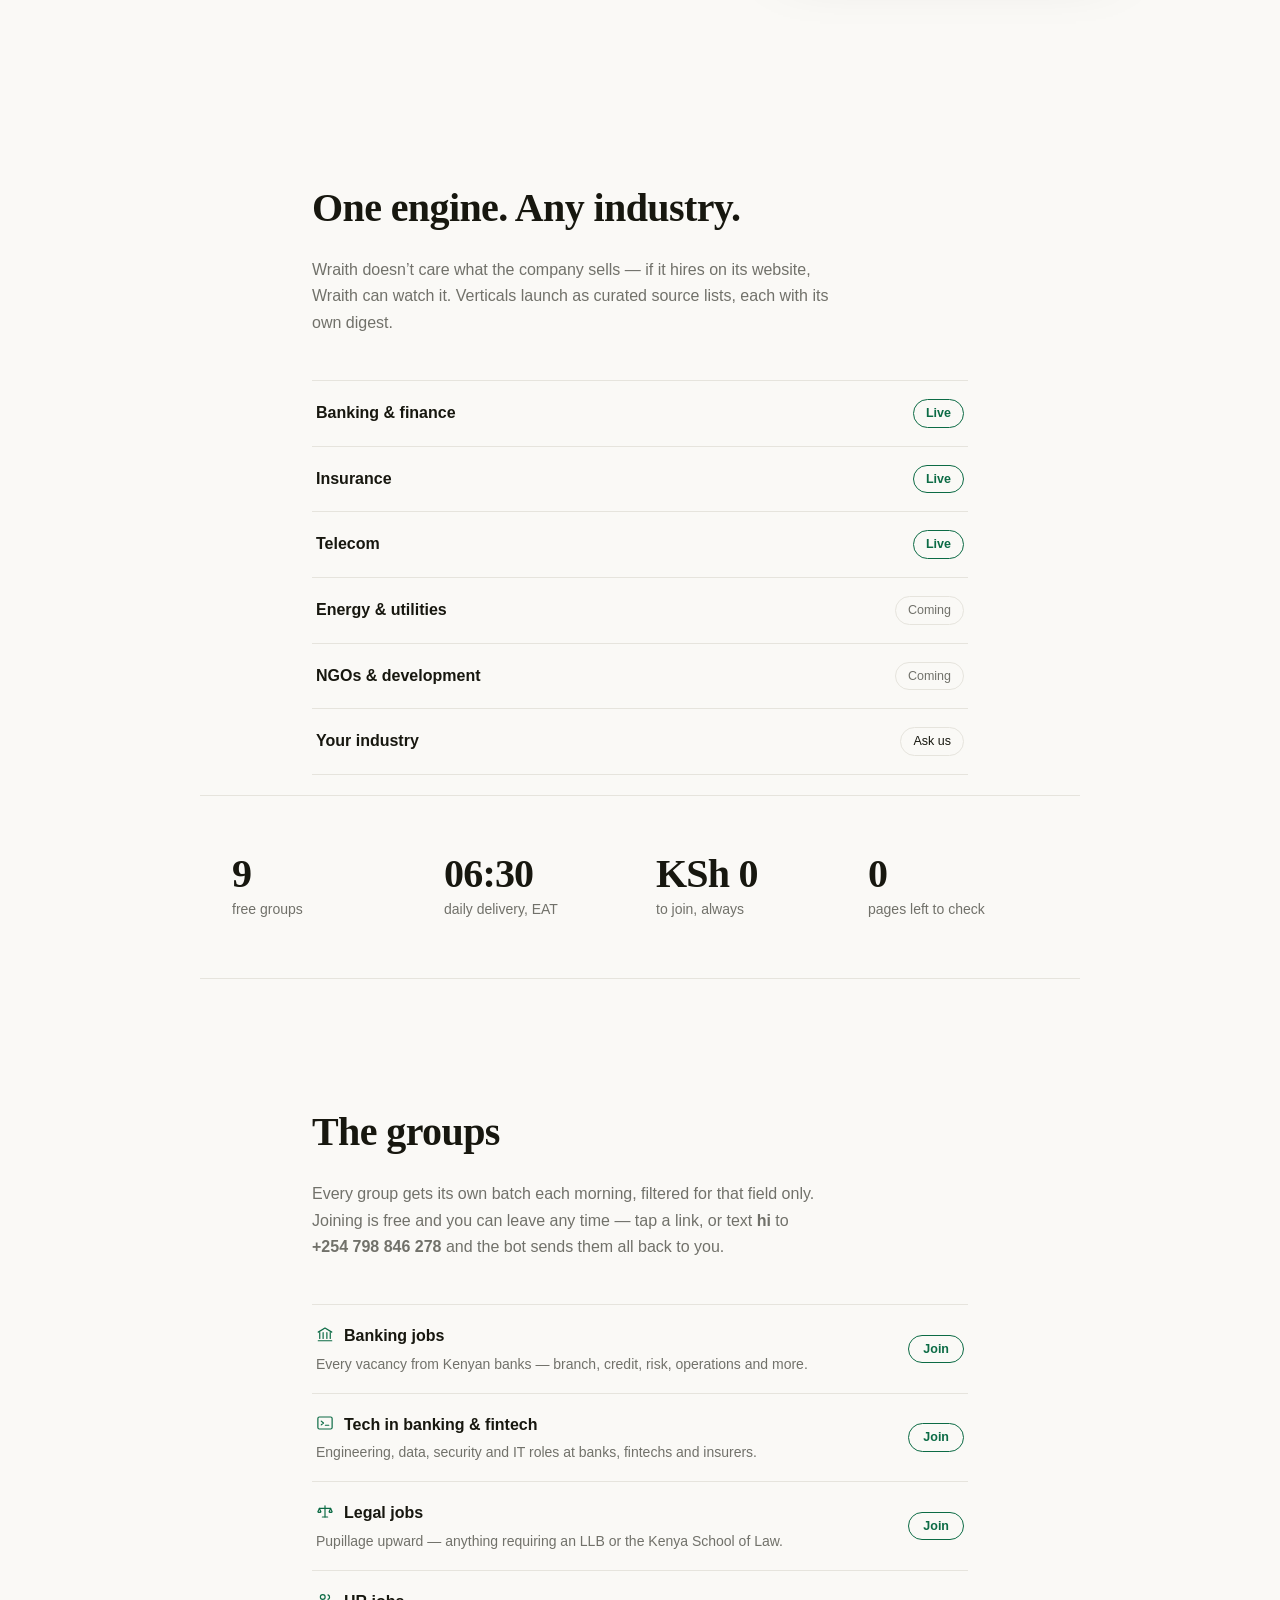
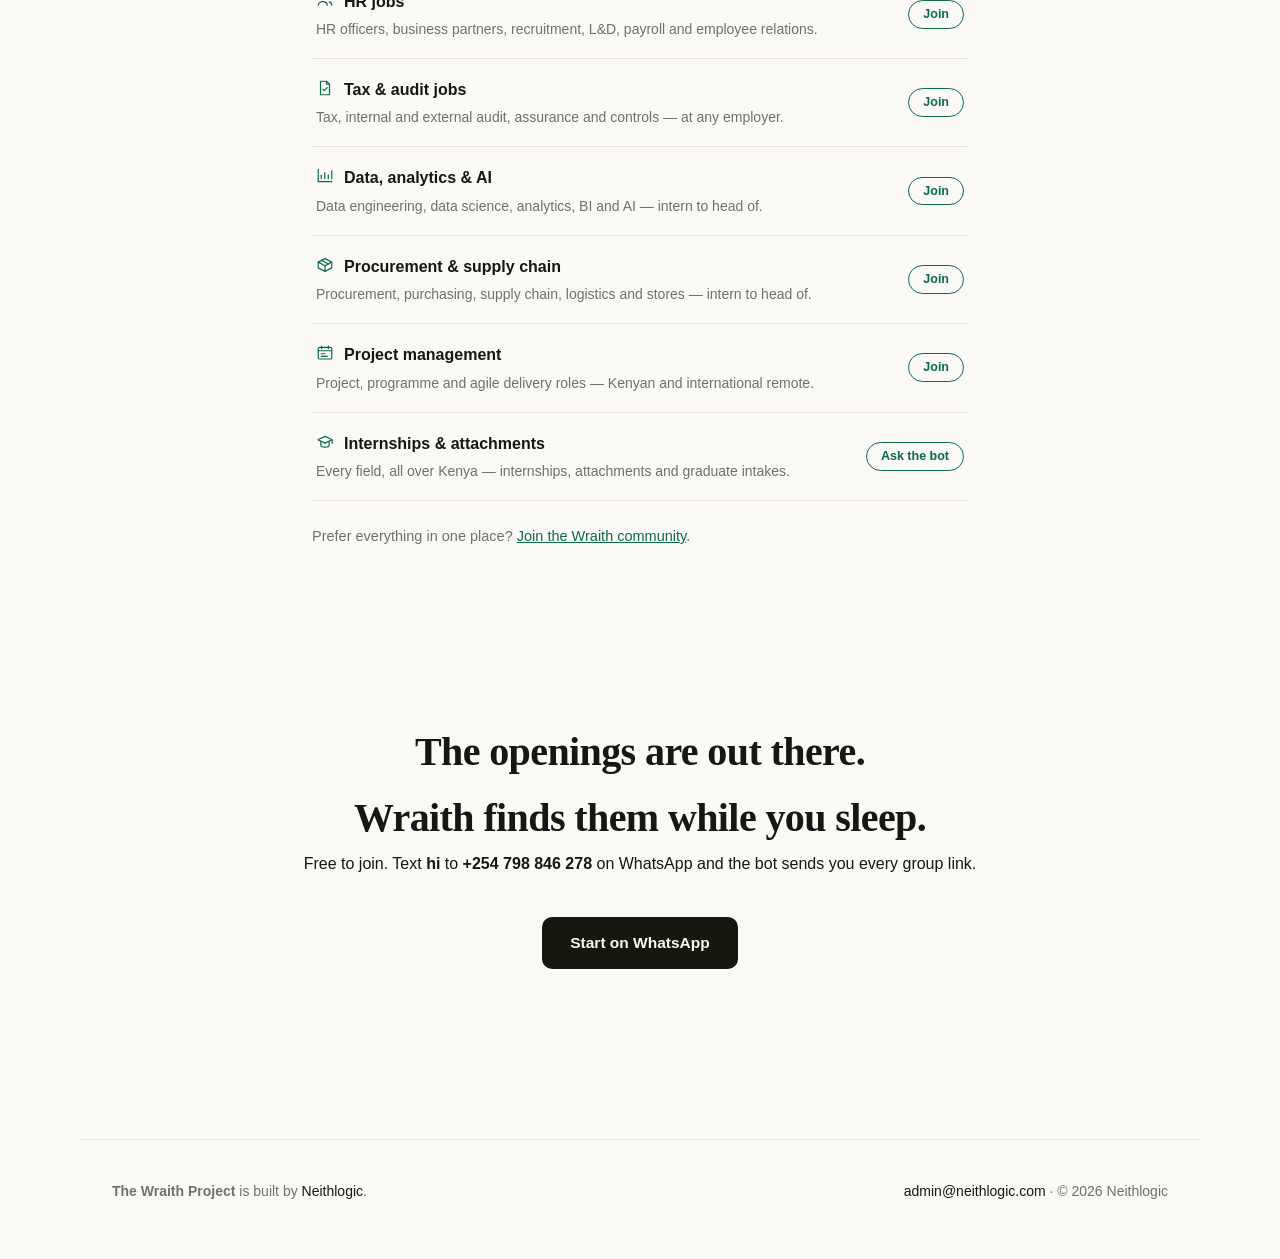
==== commit c0b09cd3: "Add the project management group" ====
--- a/index.html
+++ b/index.html
@@ -4,7 +4,7 @@
   <meta charset="UTF-8" />
   <meta name="viewport" content="width=device-width, initial-scale=1.0" />
   <title>The Wraith Project — Free Kenyan Job Alerts on WhatsApp</title>
-  <meta name="description" content="Free WhatsApp job alerts for Kenya. Wraith scans company career pages and job boards every night and posts what is new to eight open groups — banking, tech in finance, legal, HR, tax &amp; audit, data &amp; AI, procurement, and internships — every morning from 6:30 AM. No subscription, no payment." />
+  <meta name="description" content="Free WhatsApp job alerts for Kenya. Wraith scans company career pages and job boards every night and posts what is new to nine open groups — banking, tech in finance, legal, HR, tax &amp; audit, data &amp; AI, procurement, project management, and internships — every morning from 6:30 AM. No subscription, no payment." />
   <link rel="canonical" href="https://wraith.neithlogic.com/" />
   <meta name="robots" content="index, follow, max-image-preview:large" />
   <meta name="theme-color" content="#faf9f6" />
@@ -14,7 +14,7 @@
   <meta property="og:url" content="https://wraith.neithlogic.com/" />
   <meta property="og:site_name" content="The Wraith Project" />
   <meta property="og:title" content="The Wraith Project — Free Kenyan job alerts on WhatsApp" />
-  <meta property="og:description" content="Six free WhatsApp groups — banking, tech in finance, legal, HR, tax &amp; audit, data &amp; AI, procurement, internships. Fresh openings every morning from 6:30 AM. Free to join." />
+  <meta property="og:description" content="Six free WhatsApp groups — banking, tech in finance, legal, HR, tax &amp; audit, data &amp; AI, procurement, project management, internships. Fresh openings every morning from 6:30 AM. Free to join." />
   <meta property="og:image" content="https://wraith.neithlogic.com/og.png" />
   <meta property="og:image:width" content="1200" />
   <meta property="og:image:height" content="630" />
@@ -23,7 +23,7 @@
   <!-- Twitter -->
   <meta name="twitter:card" content="summary_large_image" />
   <meta name="twitter:title" content="The Wraith Project — Jobs, straight from the source" />
-  <meta name="twitter:description" content="Free Kenyan job alerts on WhatsApp — eight open groups, fresh openings every morning from 6:30 AM." />
+  <meta name="twitter:description" content="Free Kenyan job alerts on WhatsApp — nine open groups, fresh openings every morning from 6:30 AM." />
   <meta name="twitter:image" content="https://wraith.neithlogic.com/og.png" />
 
   <link rel="icon" type="image/svg+xml" href="/favicon.svg" />
@@ -113,7 +113,7 @@
           "name": "Which groups are there?",
           "acceptedAnswer": {
             "@type": "Answer",
-            "text": "Eight: banking jobs, tech roles in banking and fintech, legal jobs needing an LLB or Kenya School of Law, HR roles at every level, tax and audit roles, data and AI roles, procurement and supply chain roles, and internships and attachments across every field."
+            "text": "Nine: banking jobs, tech roles in banking and fintech, legal jobs needing an LLB or Kenya School of Law, HR roles at every level, tax and audit roles, data and AI roles, procurement and supply chain roles, project management, and internships and attachments across every field."
           }
         },
         {
@@ -175,7 +175,7 @@
       <p class="lede">
         They appear quietly on company career pages, then disappear. Wraith
         watches those pages and Kenya&rsquo;s job boards every night, strips out
-        the noise, and posts what&rsquo;s new to eight open WhatsApp groups every
+        the noise, and posts what&rsquo;s new to nine open WhatsApp groups every
         morning from 6:30&nbsp;AM. <strong>Free — no subscription, no payment.</strong>
       </p>
       <div class="actions">
@@ -185,7 +185,7 @@
     </section>
 
     <section class="split-intro">
-      <p class="eyebrow">Eight groups. One bot.</p>
+      <p class="eyebrow">Nine groups. One bot.</p>
       <h2>Pick the groups that match your field. Join as many as you like.</h2>
     </section>
 
@@ -204,7 +204,7 @@
         </p>
         <ul class="feed-points">
           <li>Career pages + job boards, checked nightly</li>
-          <li>Sorted by field: banking, tech, legal, HR, tax &amp; audit, data &amp; AI, procurement, internships</li>
+          <li>Sorted by field: banking, tech, legal, HR, tax &amp; audit, data &amp; AI, procurement, project management, internships</li>
           <li>New roles only — deduplicated, delivered from 06:30</li>
         </ul>
       </div>
@@ -252,7 +252,7 @@
     </section>
 
     <section class="figures" aria-label="Key numbers">
-      <div class="figure"><strong>8</strong><span>free groups</span></div>
+      <div class="figure"><strong>9</strong><span>free groups</span></div>
       <div class="figure"><strong>06:30</strong><span>daily delivery, EAT</span></div>
       <div class="figure"><strong>KSh 0</strong><span>to join, always</span></div>
       <div class="figure"><strong>0</strong><span>pages left to check</span></div>
@@ -303,6 +303,11 @@
           <a class="group-join" href="https://chat.whatsapp.com/FjrbMOjfEISDGaSh2J8L5O">Join</a>
         </li>
         <li>
+          <div class="group-copy"><span class="group-name"><svg class="group-icon" viewBox="0 0 24 24" fill="none" stroke="currentColor" stroke-width="1.6" stroke-linecap="round" stroke-linejoin="round" aria-hidden="true"><rect x="3" y="4.5" width="18" height="15.5" rx="2"/><path d="M3 9h18"/><path d="M7 13h5"/><path d="M7 16.5h8"/><path d="M7.5 2.8v3.4M16.5 2.8v3.4"/></svg>Project management</span>
+            <span class="group-blurb">Project, programme and agile delivery roles &mdash; Kenyan and international remote.</span></div>
+          <a class="group-join" href="https://chat.whatsapp.com/HphDDssPimOAbxHXLVQ6fz">Join</a>
+        </li>
+        <li>
           <div class="group-copy"><span class="group-name"><svg class="group-icon" viewBox="0 0 24 24" fill="none" stroke="currentColor" stroke-width="1.6" stroke-linecap="round" stroke-linejoin="round" aria-hidden="true"><path d="M2.5 9 12 4.5 21.5 9 12 13.5Z"/><path d="M6.5 11.2V16c0 1.4 2.5 2.8 5.5 2.8s5.5-1.4 5.5-2.8v-4.8"/><path d="M21.5 9v5"/></svg>Internships &amp; attachments</span>
             <span class="group-blurb">Every field, all over Kenya &mdash; internships, attachments and graduate intakes.</span></div>
           <a class="group-join" href="https://wa.me/254798846278?text=internships">Ask the bot</a>
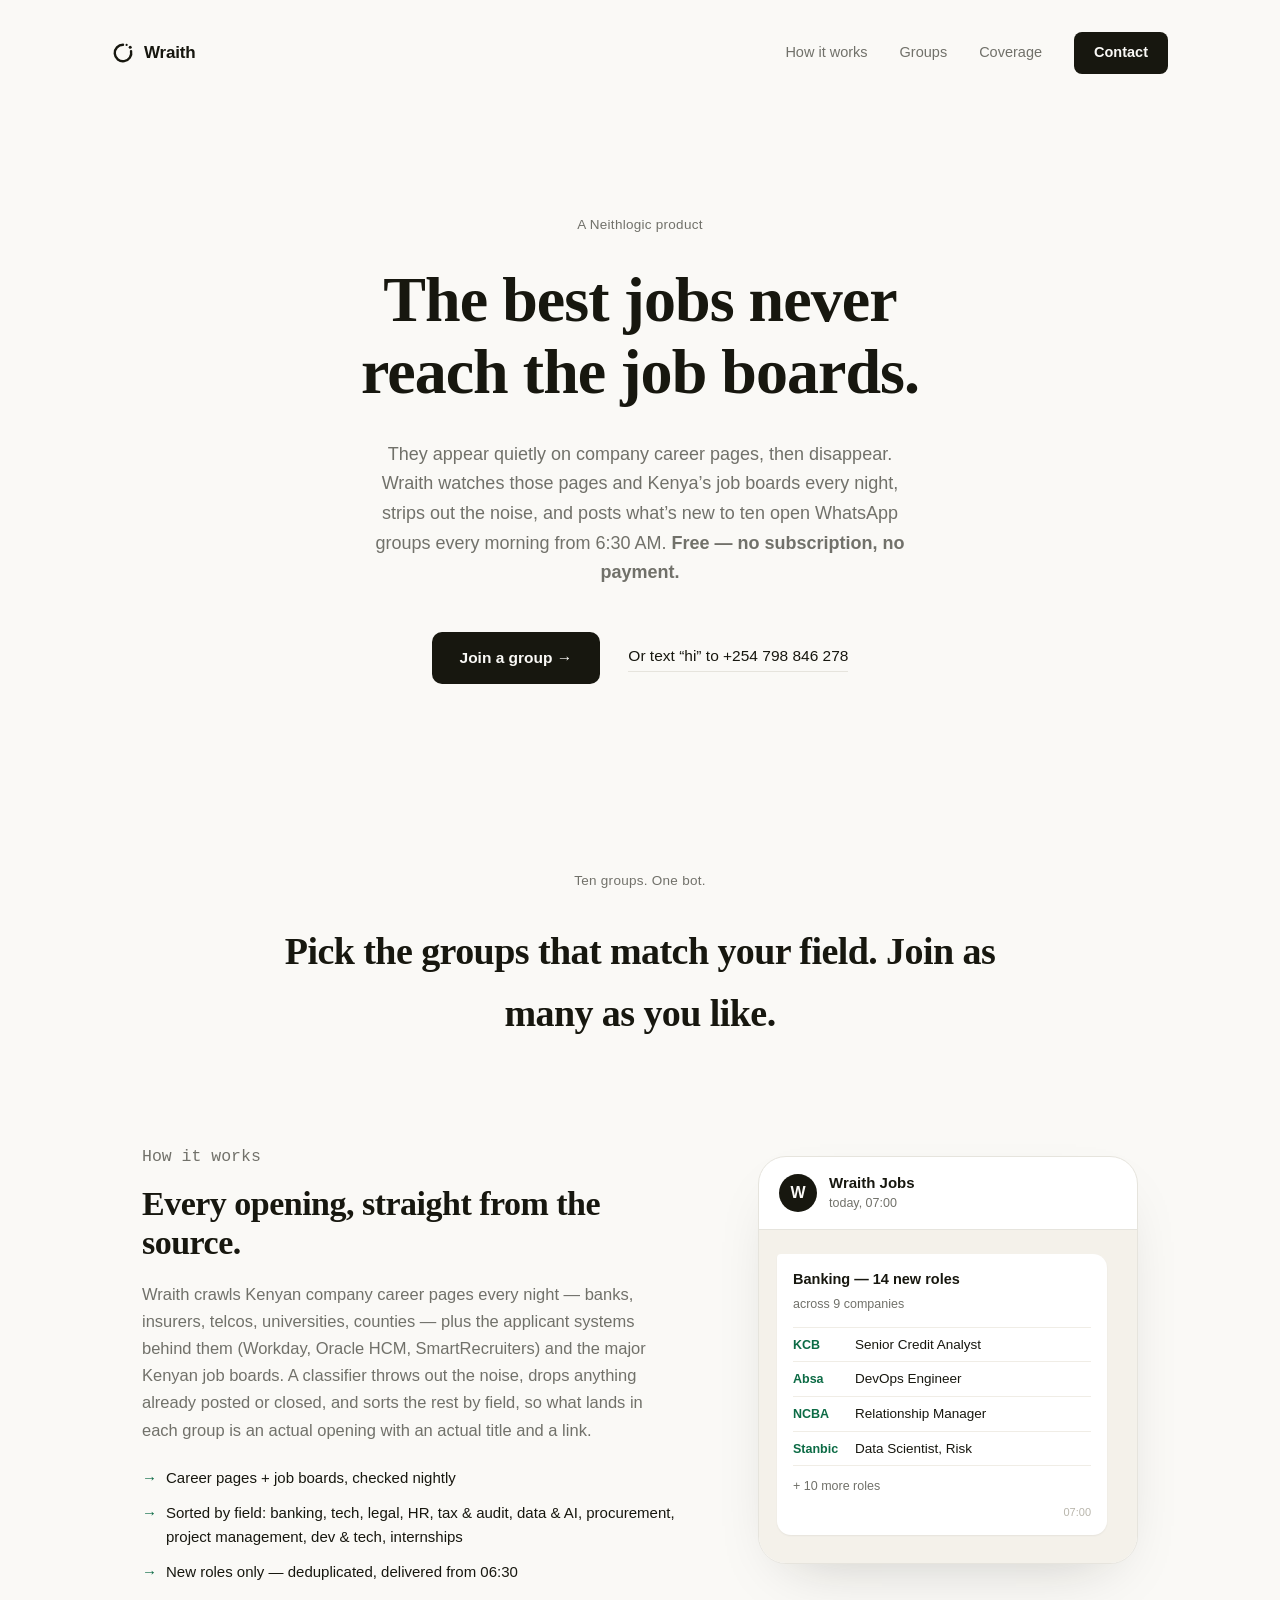
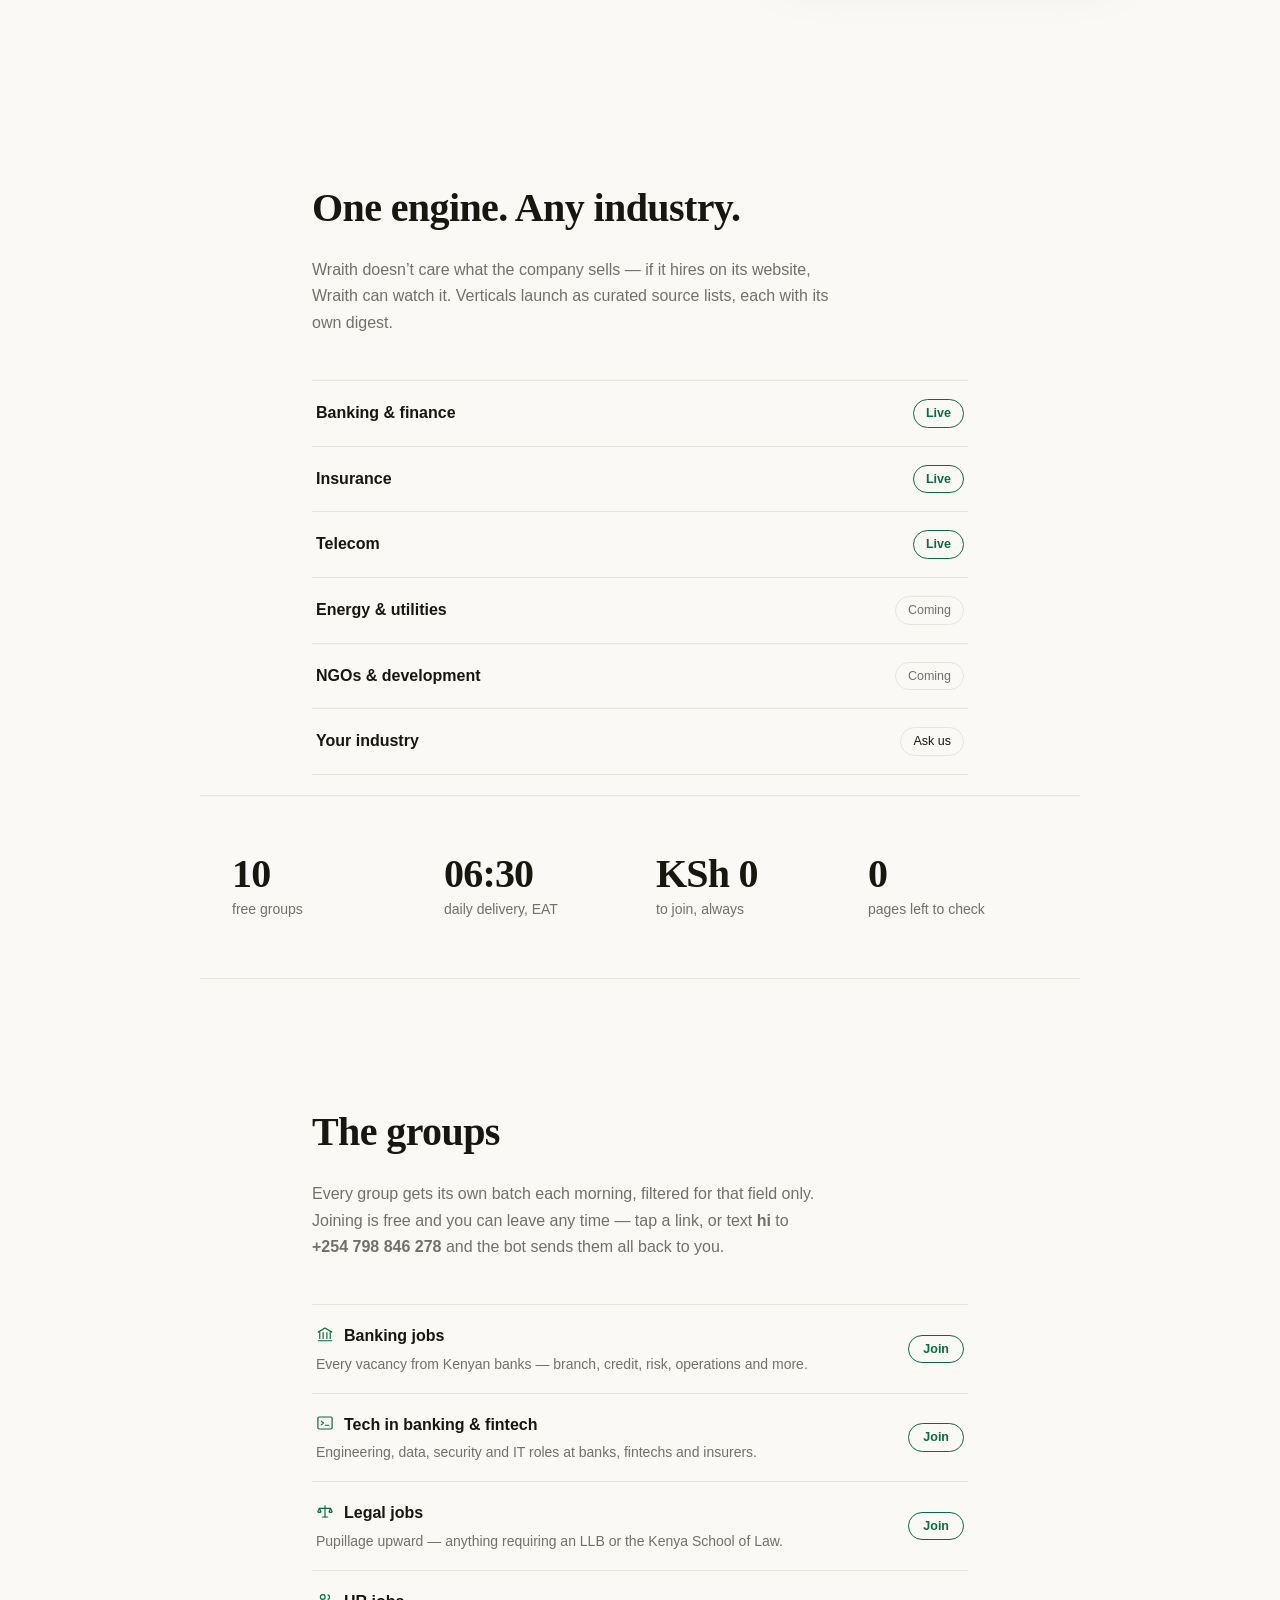
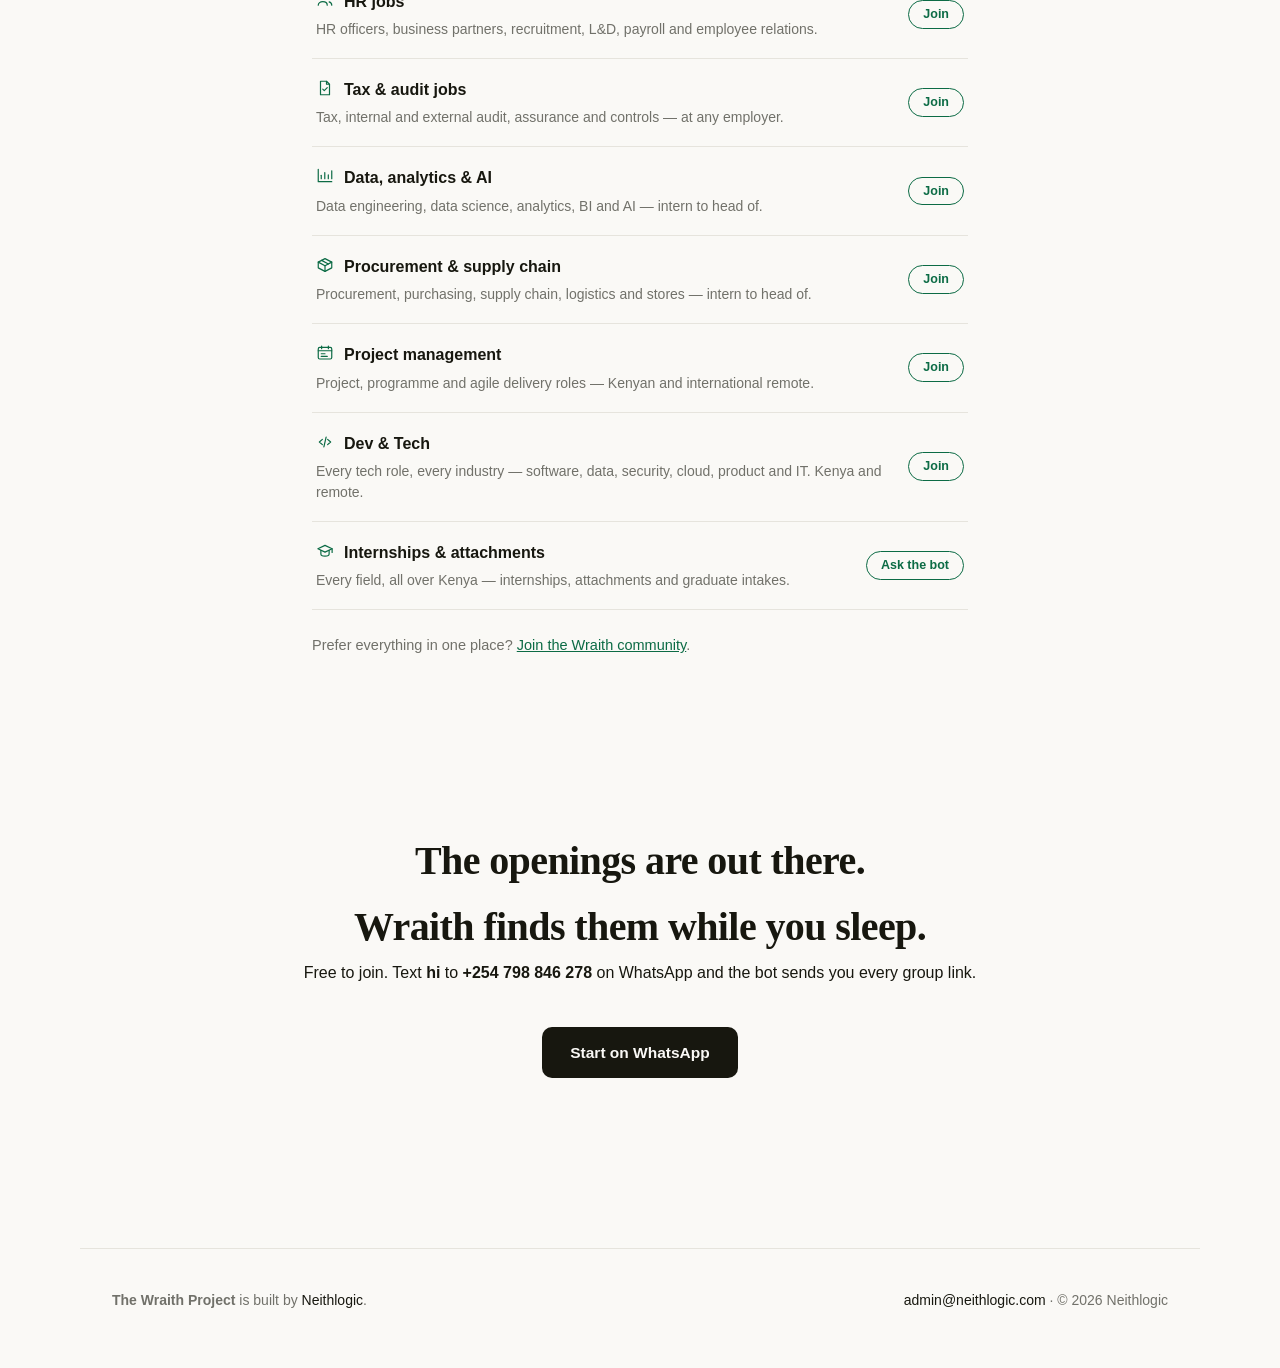
==== commit 602da4c6: "Add the Dev & Tech group" ====
--- a/index.html
+++ b/index.html
@@ -4,7 +4,7 @@
   <meta charset="UTF-8" />
   <meta name="viewport" content="width=device-width, initial-scale=1.0" />
   <title>The Wraith Project — Free Kenyan Job Alerts on WhatsApp</title>
-  <meta name="description" content="Free WhatsApp job alerts for Kenya. Wraith scans company career pages and job boards every night and posts what is new to nine open groups — banking, tech in finance, legal, HR, tax &amp; audit, data &amp; AI, procurement, project management, and internships — every morning from 6:30 AM. No subscription, no payment." />
+  <meta name="description" content="Free WhatsApp job alerts for Kenya. Wraith scans company career pages and job boards every night and posts what is new to ten open groups — banking, tech in finance, legal, HR, tax &amp; audit, data &amp; AI, procurement, project management, all-industry tech, and internships — every morning from 6:30 AM. No subscription, no payment." />
   <link rel="canonical" href="https://wraith.neithlogic.com/" />
   <meta name="robots" content="index, follow, max-image-preview:large" />
   <meta name="theme-color" content="#faf9f6" />
@@ -14,7 +14,7 @@
   <meta property="og:url" content="https://wraith.neithlogic.com/" />
   <meta property="og:site_name" content="The Wraith Project" />
   <meta property="og:title" content="The Wraith Project — Free Kenyan job alerts on WhatsApp" />
-  <meta property="og:description" content="Six free WhatsApp groups — banking, tech in finance, legal, HR, tax &amp; audit, data &amp; AI, procurement, project management, internships. Fresh openings every morning from 6:30 AM. Free to join." />
+  <meta property="og:description" content="Six free WhatsApp groups — banking, tech in finance, legal, HR, tax &amp; audit, data &amp; AI, procurement, project management, dev &amp; tech, internships. Fresh openings every morning from 6:30 AM. Free to join." />
   <meta property="og:image" content="https://wraith.neithlogic.com/og.png" />
   <meta property="og:image:width" content="1200" />
   <meta property="og:image:height" content="630" />
@@ -23,7 +23,7 @@
   <!-- Twitter -->
   <meta name="twitter:card" content="summary_large_image" />
   <meta name="twitter:title" content="The Wraith Project — Jobs, straight from the source" />
-  <meta name="twitter:description" content="Free Kenyan job alerts on WhatsApp — nine open groups, fresh openings every morning from 6:30 AM." />
+  <meta name="twitter:description" content="Free Kenyan job alerts on WhatsApp — ten open groups, fresh openings every morning from 6:30 AM." />
   <meta name="twitter:image" content="https://wraith.neithlogic.com/og.png" />
 
   <link rel="icon" type="image/svg+xml" href="/favicon.svg" />
@@ -113,7 +113,7 @@
           "name": "Which groups are there?",
           "acceptedAnswer": {
             "@type": "Answer",
-            "text": "Nine: banking jobs, tech roles in banking and fintech, legal jobs needing an LLB or Kenya School of Law, HR roles at every level, tax and audit roles, data and AI roles, procurement and supply chain roles, project management, and internships and attachments across every field."
+            "text": "Ten: banking jobs, tech roles in banking and fintech, legal jobs needing an LLB or Kenya School of Law, HR roles at every level, tax and audit roles, data and AI roles, procurement and supply chain roles, project management, all-industry tech, and internships and attachments across every field."
           }
         },
         {
@@ -175,7 +175,7 @@
       <p class="lede">
         They appear quietly on company career pages, then disappear. Wraith
         watches those pages and Kenya&rsquo;s job boards every night, strips out
-        the noise, and posts what&rsquo;s new to nine open WhatsApp groups every
+        the noise, and posts what&rsquo;s new to ten open WhatsApp groups every
         morning from 6:30&nbsp;AM. <strong>Free — no subscription, no payment.</strong>
       </p>
       <div class="actions">
@@ -185,7 +185,7 @@
     </section>
 
     <section class="split-intro">
-      <p class="eyebrow">Nine groups. One bot.</p>
+      <p class="eyebrow">Ten groups. One bot.</p>
       <h2>Pick the groups that match your field. Join as many as you like.</h2>
     </section>
 
@@ -204,7 +204,7 @@
         </p>
         <ul class="feed-points">
           <li>Career pages + job boards, checked nightly</li>
-          <li>Sorted by field: banking, tech, legal, HR, tax &amp; audit, data &amp; AI, procurement, project management, internships</li>
+          <li>Sorted by field: banking, tech, legal, HR, tax &amp; audit, data &amp; AI, procurement, project management, dev &amp; tech, internships</li>
           <li>New roles only — deduplicated, delivered from 06:30</li>
         </ul>
       </div>
@@ -252,7 +252,7 @@
     </section>
 
     <section class="figures" aria-label="Key numbers">
-      <div class="figure"><strong>9</strong><span>free groups</span></div>
+      <div class="figure"><strong>10</strong><span>free groups</span></div>
       <div class="figure"><strong>06:30</strong><span>daily delivery, EAT</span></div>
       <div class="figure"><strong>KSh 0</strong><span>to join, always</span></div>
       <div class="figure"><strong>0</strong><span>pages left to check</span></div>
@@ -308,6 +308,11 @@
           <a class="group-join" href="https://chat.whatsapp.com/HphDDssPimOAbxHXLVQ6fz">Join</a>
         </li>
         <li>
+          <div class="group-copy"><span class="group-name"><svg class="group-icon" viewBox="0 0 24 24" fill="none" stroke="currentColor" stroke-width="1.6" stroke-linecap="round" stroke-linejoin="round" aria-hidden="true"><path d="M8.5 8.5 4.5 12l4 3.5"/><path d="M15.5 8.5 19.5 12l-4 3.5"/><path d="M13.5 5.5l-3 13"/></svg>Dev &amp; Tech</span>
+            <span class="group-blurb">Every tech role, every industry &mdash; software, data, security, cloud, product and IT. Kenya and remote.</span></div>
+          <a class="group-join" href="https://chat.whatsapp.com/Ho1naczxXNe5rLxibbN92M">Join</a>
+        </li>
+        <li>
           <div class="group-copy"><span class="group-name"><svg class="group-icon" viewBox="0 0 24 24" fill="none" stroke="currentColor" stroke-width="1.6" stroke-linecap="round" stroke-linejoin="round" aria-hidden="true"><path d="M2.5 9 12 4.5 21.5 9 12 13.5Z"/><path d="M6.5 11.2V16c0 1.4 2.5 2.8 5.5 2.8s5.5-1.4 5.5-2.8v-4.8"/><path d="M21.5 9v5"/></svg>Internships &amp; attachments</span>
             <span class="group-blurb">Every field, all over Kenya &mdash; internships, attachments and graduate intakes.</span></div>
           <a class="group-join" href="https://wa.me/254798846278?text=internships">Ask the bot</a>
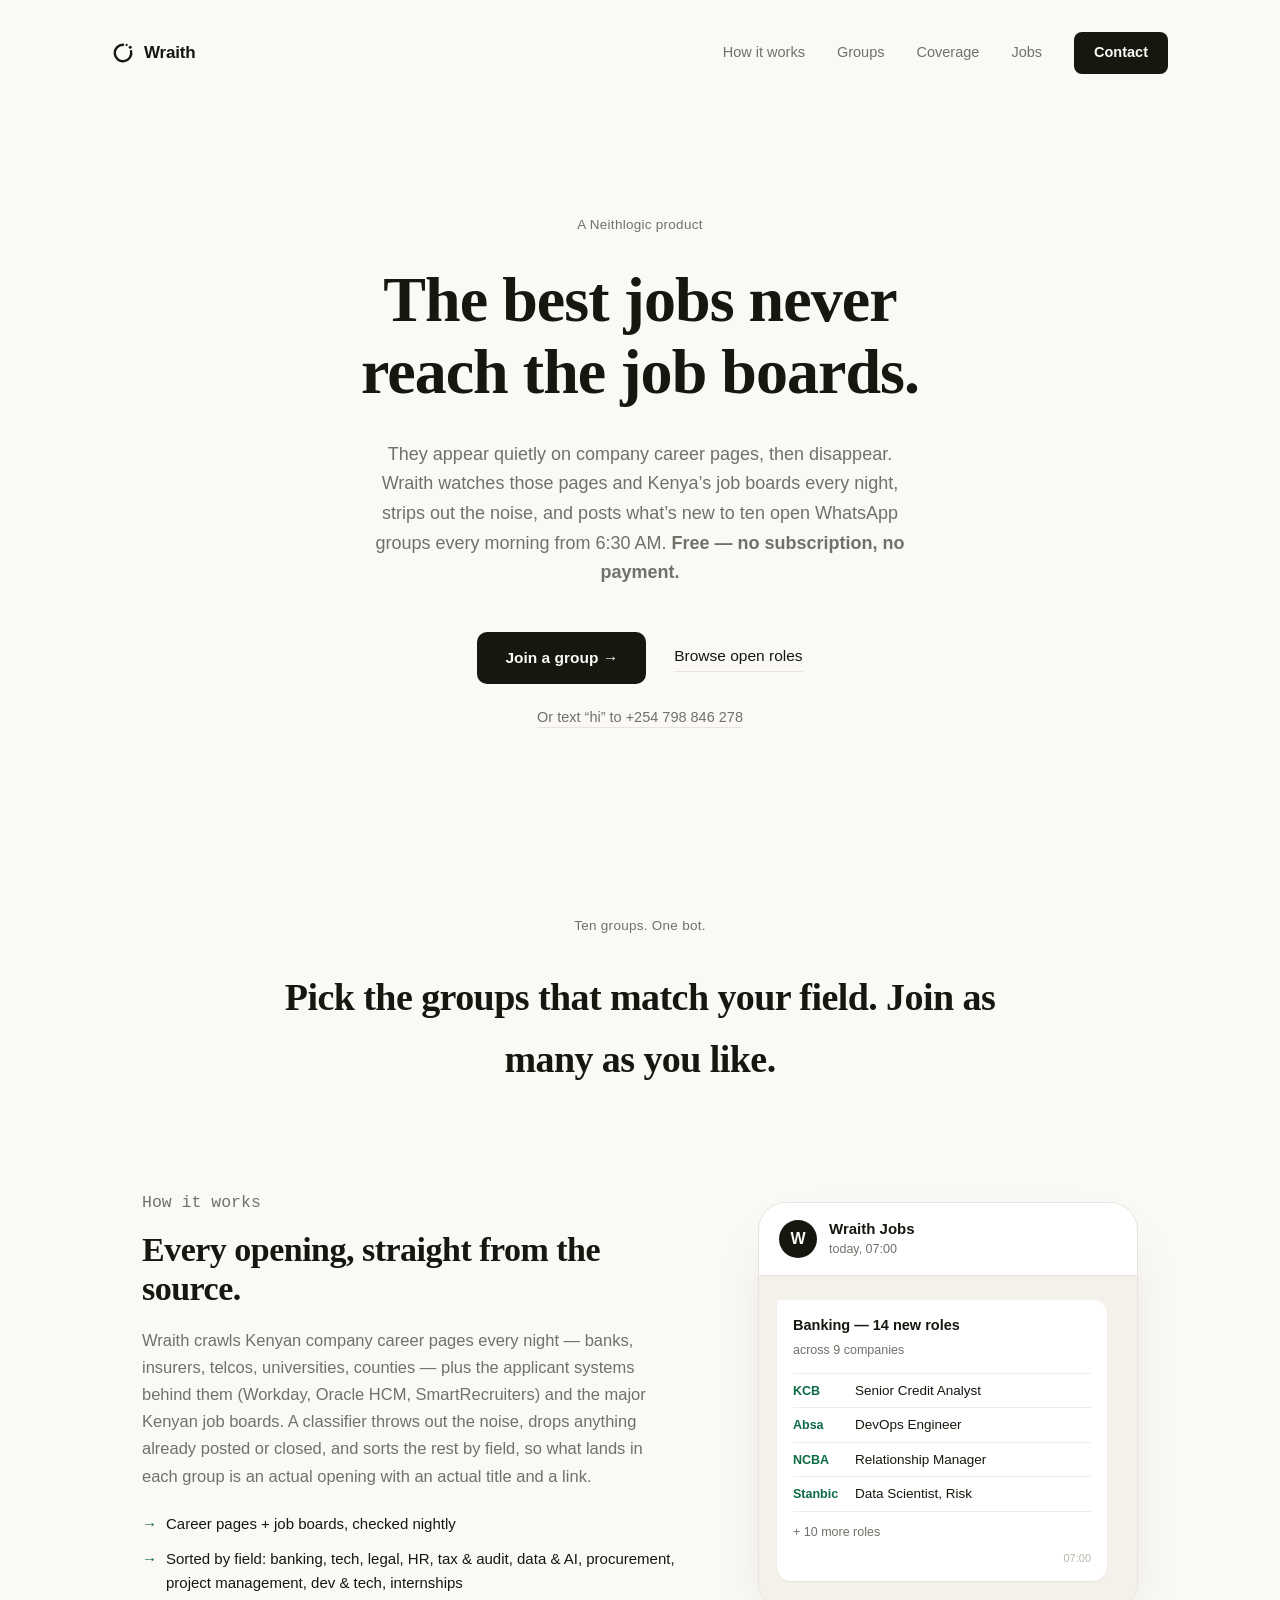
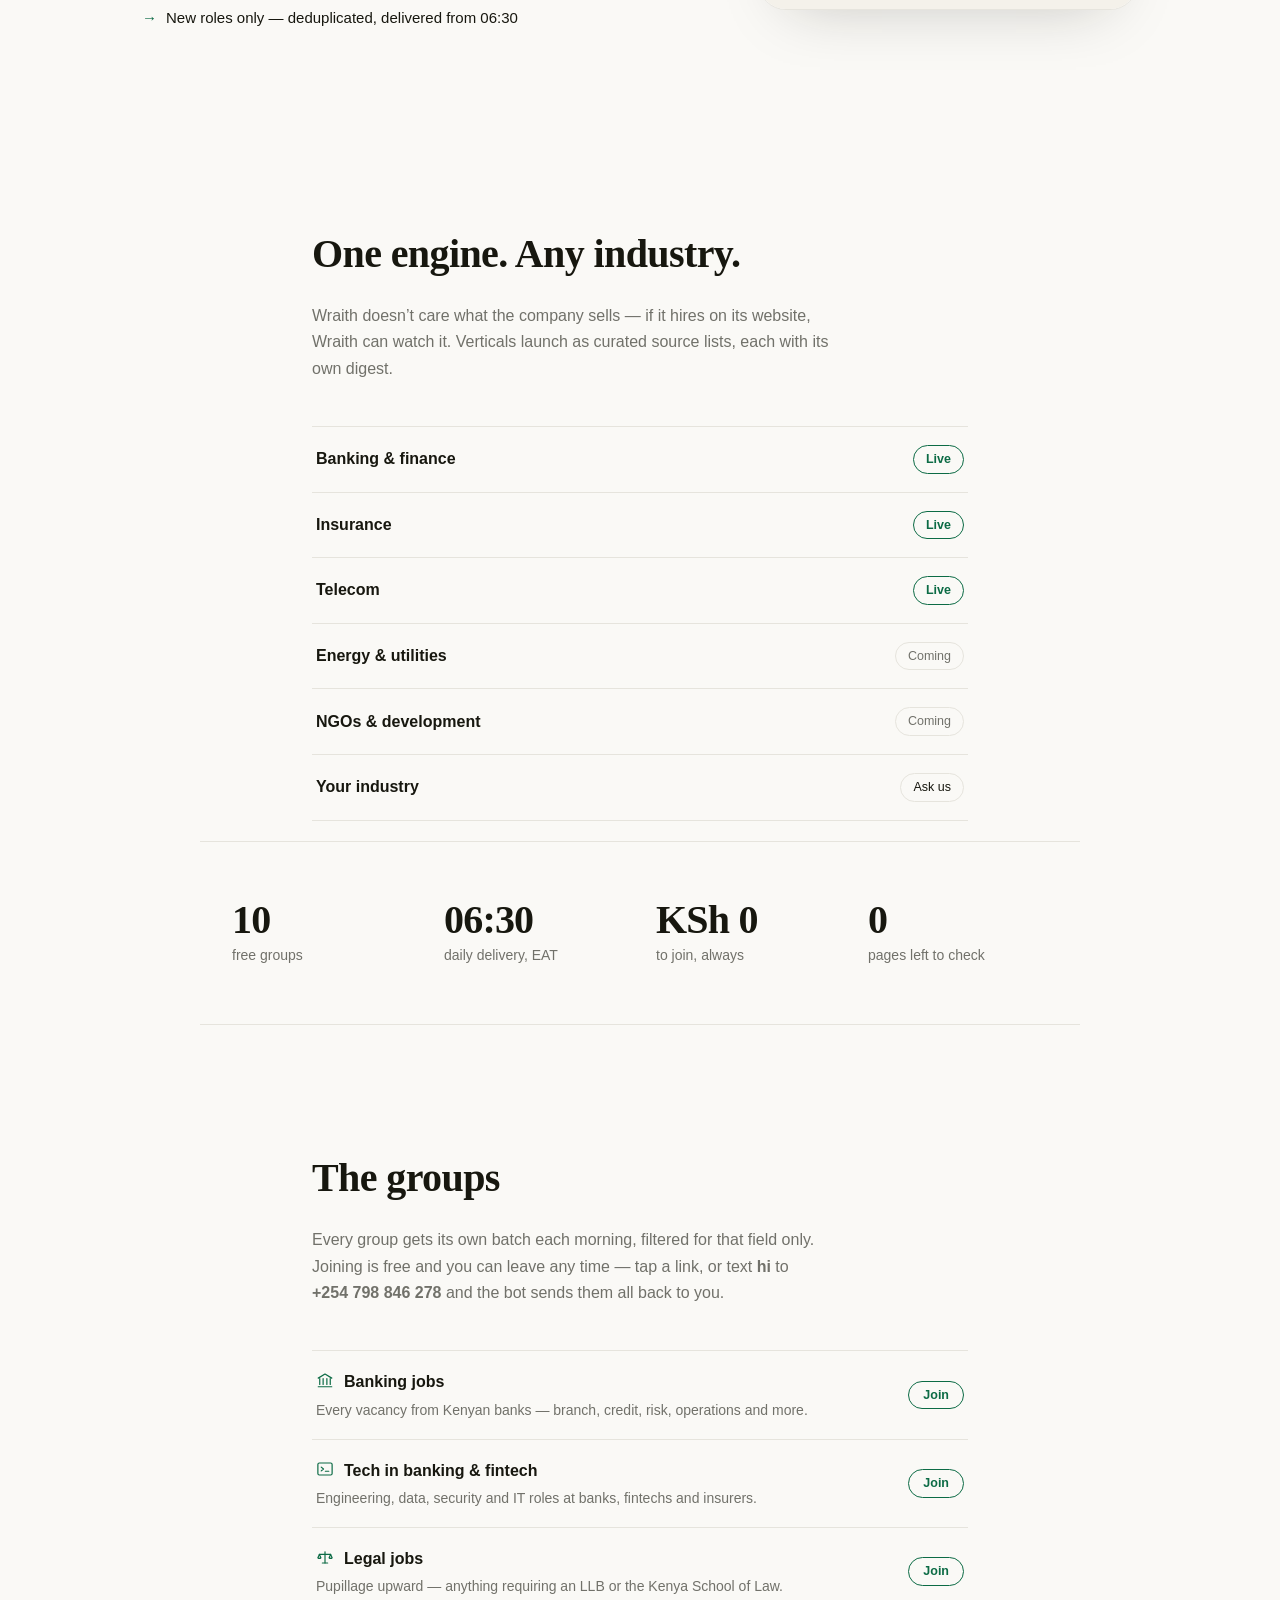
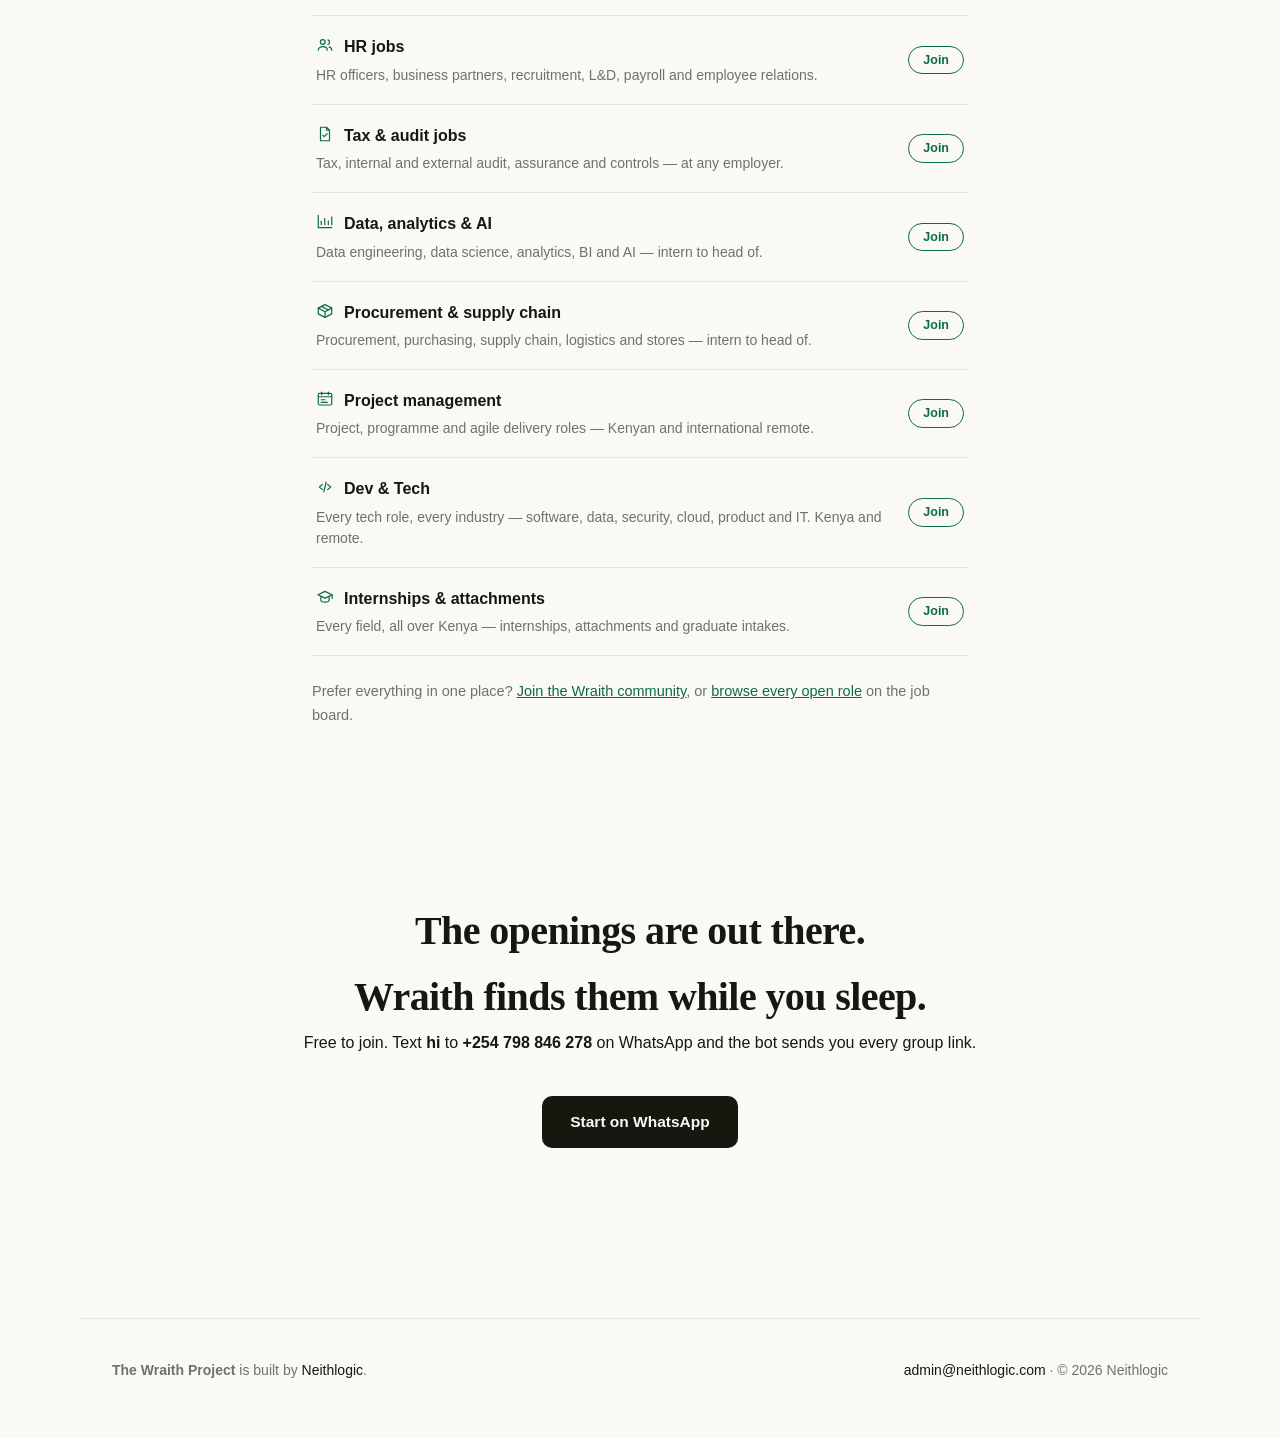
==== commit 81039dda: "Add the job board (/jobs) and the internships group link - /jobs lists every open role the public gr" ====
--- a/index.html
+++ b/index.html
@@ -162,7 +162,8 @@
     <nav>
       <a href="#jobs">How it works</a>
       <a href="#groups">Groups</a>
-      <a href="#industries">Coverage</a>
+      <a class="nav-hide-sm" href="#industries">Coverage</a>
+      <a href="/jobs">Jobs</a>
       <a class="nav-cta" href="mailto:admin@neithlogic.com">Contact</a>
     </nav>
   </header>
@@ -180,8 +181,9 @@
       </p>
       <div class="actions">
         <a class="btn" href="#groups">Join a group &rarr;</a>
-        <a class="link-btn" href="https://wa.me/254798846278?text=hi">Or text &ldquo;hi&rdquo; to +254&nbsp;798&nbsp;846&nbsp;278</a>
-      </div>
+        <a class="link-btn" href="/jobs">Browse open roles</a>
+        </div>
+      <p class="hero-alt"><a class="link-btn" href="https://wa.me/254798846278?text=hi">Or text &ldquo;hi&rdquo; to +254&nbsp;798&nbsp;846&nbsp;278</a></p>
     </section>
 
     <section class="split-intro">
@@ -315,12 +317,13 @@
         <li>
           <div class="group-copy"><span class="group-name"><svg class="group-icon" viewBox="0 0 24 24" fill="none" stroke="currentColor" stroke-width="1.6" stroke-linecap="round" stroke-linejoin="round" aria-hidden="true"><path d="M2.5 9 12 4.5 21.5 9 12 13.5Z"/><path d="M6.5 11.2V16c0 1.4 2.5 2.8 5.5 2.8s5.5-1.4 5.5-2.8v-4.8"/><path d="M21.5 9v5"/></svg>Internships &amp; attachments</span>
             <span class="group-blurb">Every field, all over Kenya &mdash; internships, attachments and graduate intakes.</span></div>
-          <a class="group-join" href="https://wa.me/254798846278?text=internships">Ask the bot</a>
+          <a class="group-join" href="https://chat.whatsapp.com/BZnM16xUdUz6MJGYGKtIjC">Join</a>
         </li>
       </ul>
       <p class="groups-foot">
         Prefer everything in one place?
-        <a href="https://chat.whatsapp.com/EzsblqPjhquJ8LqHW8sOle">Join the Wraith community</a>.
+        <a href="https://chat.whatsapp.com/EzsblqPjhquJ8LqHW8sOle">Join the Wraith community</a>,
+        or <a href="/jobs">browse every open role</a> on the job board.
       </p>
     </section>
 
--- a/styles.css
+++ b/styles.css
@@ -113,6 +113,8 @@
   padding-bottom: 2px;
 }
 .link-btn:hover { border-color: var(--ink); }
+.hero-alt { margin-top: 22px; font-size: 14.5px; }
+.hero-alt .link-btn { font-size: 14.5px; color: var(--muted); }
 
 /* ── phone mockup ── */
 .phone-wrap {
@@ -619,3 +621,212 @@
   .group-list li { align-items: flex-start; gap: 14px; }
   .group-blurb { font-size: 13.5px; }
 }
+
+/* ── Job board (/jobs) ───────────────────────────────────────────────────── */
+/* Same vocabulary as the groups list: serif heading, hairline rows, pill
+   tags, green for the one thing that matters. */
+.nav nav a[aria-current="page"] { color: var(--ink); }
+
+.board {
+  max-width: 880px;
+  margin: 0 auto;
+  padding: 96px 32px 40px;
+}
+.board h1 {
+  font-family: var(--serif);
+  font-weight: 550;
+  font-size: clamp(34px, 5vw, 52px);
+  line-height: 1.12;
+  letter-spacing: -0.015em;
+}
+.board-lede {
+  color: var(--muted);
+  margin-top: 20px;
+  max-width: 600px;
+  font-size: 17px;
+}
+
+.field-tabs {
+  display: flex;
+  flex-wrap: wrap;
+  gap: 8px;
+  margin-top: 48px;
+}
+.field-tab {
+  font: inherit;
+  font-size: 13.5px;
+  color: var(--muted);
+  background: transparent;
+  border: 1px solid var(--line);
+  border-radius: 100px;
+  padding: 6px 14px;
+  cursor: pointer;
+  display: inline-flex;
+  align-items: center;
+  gap: 8px;
+}
+.field-tab:hover { color: var(--ink); border-color: var(--ink); }
+.field-tab[aria-pressed="true"] { color: var(--paper); background: var(--ink); border-color: var(--ink); }
+.field-count { font-family: var(--mono); font-size: 11.5px; opacity: 0.7; }
+
+.board-filters {
+  display: flex;
+  gap: 12px;
+  align-items: center;
+  margin-top: 20px;
+}
+.board-search {
+  flex: 1;
+  display: flex;
+  align-items: center;
+  gap: 10px;
+  border: 1px solid var(--line);
+  border-radius: 10px;
+  padding: 0 14px;
+  background: #fff;
+  color: var(--muted);
+}
+.board-search:focus-within { border-color: var(--ink); }
+.board-search svg { width: 17px; height: 17px; flex: none; }
+.board-search input {
+  flex: 1;
+  min-width: 0;
+  border: 0;
+  outline: 0;
+  background: transparent;
+  font: inherit;
+  font-size: 15px;
+  color: var(--ink);
+  padding: 11px 0;
+}
+.segmented {
+  display: inline-flex;
+  border: 1px solid var(--line);
+  border-radius: 10px;
+  overflow: hidden;
+  flex: none;
+}
+.segmented button {
+  font: inherit;
+  font-size: 13.5px;
+  color: var(--muted);
+  background: transparent;
+  border: 0;
+  border-left: 1px solid var(--line);
+  padding: 10px 14px;
+  cursor: pointer;
+}
+.segmented button:first-child { border-left: 0; }
+.segmented button[aria-pressed="true"] { color: var(--ink); background: #f0ede6; font-weight: 550; }
+
+.board-count {
+  color: var(--muted);
+  font-size: 14px;
+  margin-top: 28px;
+}
+
+.job-list { list-style: none; margin-top: 12px; }
+.job-row {
+  display: flex;
+  justify-content: space-between;
+  align-items: flex-start;
+  gap: 24px;
+  padding: 18px 4px;
+  border-top: 1px solid var(--line);
+}
+.job-row:last-child { border-bottom: 1px solid var(--line); }
+.job-copy { display: flex; flex-direction: column; gap: 4px; min-width: 0; }
+.job-title {
+  font-weight: 550;
+  font-size: 16px;
+  color: var(--ink);
+  text-decoration: none;
+  overflow-wrap: anywhere;
+}
+a.job-title:hover { text-decoration: underline; text-underline-offset: 3px; }
+.job-meta { color: var(--muted); font-size: 14px; overflow-wrap: anywhere; }
+.job-tags { display: flex; flex-wrap: wrap; gap: 6px; margin-top: 4px; }
+.job-tags .tag { font-size: 11.5px; padding: 1px 10px; }
+.job-when {
+  flex: none;
+  display: flex;
+  flex-direction: column;
+  align-items: flex-end;
+  gap: 2px;
+  color: var(--muted);
+  font-size: 12.5px;
+  white-space: nowrap;
+  padding-top: 2px;
+}
+.job-closes { color: var(--ink); font-weight: 550; }
+.job-empty {
+  color: var(--muted);
+  padding: 32px 4px;
+  border-top: 1px solid var(--line);
+  border-bottom: 1px solid var(--line);
+}
+.job-row.skeleton {
+  min-height: 78px;
+  background: linear-gradient(100deg, transparent 40%, #f0ede6 50%, transparent 60%);
+  background-size: 200% 100%;
+  animation: shimmer 1.4s infinite;
+}
+@media (prefers-reduced-motion: reduce) { .job-row.skeleton { animation: none; } }
+
+.board-more {
+  display: block;
+  margin: 28px auto 0;
+  background: none;
+  border-top: 0;
+  border-left: 0;
+  border-right: 0;
+  font: inherit;
+  font-size: 15px;
+  cursor: pointer;
+}
+
+.board-cta {
+  margin-top: 64px;
+  padding: 28px 28px;
+  border: 1px solid var(--line);
+  border-radius: 16px;
+  background: #fff;
+  display: flex;
+  align-items: center;
+  justify-content: space-between;
+  gap: 24px;
+}
+.board-cta-title { font-family: var(--serif); font-size: 22px; font-weight: 550; letter-spacing: -0.01em; }
+.board-cta-text { color: var(--muted); font-size: 15px; margin-top: 4px; }
+.board-cta .btn { flex: none; }
+
+.visually-hidden {
+  position: absolute !important;
+  width: 1px; height: 1px;
+  overflow: hidden;
+  clip: rect(0 0 0 0);
+  white-space: nowrap;
+}
+
+@media (max-width: 720px) {
+  .board { padding: 56px 20px 24px; }
+  .board-lede { font-size: 15.5px; }
+  /* Tabs scroll sideways inside their own strip; the page never does. */
+  .field-tabs {
+    flex-wrap: nowrap;
+    overflow-x: auto;
+    margin: 36px -20px 0;
+    padding: 0 20px 4px;
+    scrollbar-width: none;
+  }
+  .field-tabs::-webkit-scrollbar { display: none; }
+  .field-tab { flex: none; }
+  .board-filters { flex-direction: column; align-items: stretch; }
+  .segmented { display: flex; }
+  .segmented button { flex: 1; }
+  .job-row { flex-direction: column; gap: 8px; padding: 16px 2px; }
+  .job-when { flex-direction: row; gap: 12px; align-items: baseline; }
+  .board-cta { flex-direction: column; align-items: stretch; text-align: left; padding: 24px 20px; }
+  .board-cta .btn { text-align: center; }
+  .nav .nav-hide-sm { display: none; }
+}
